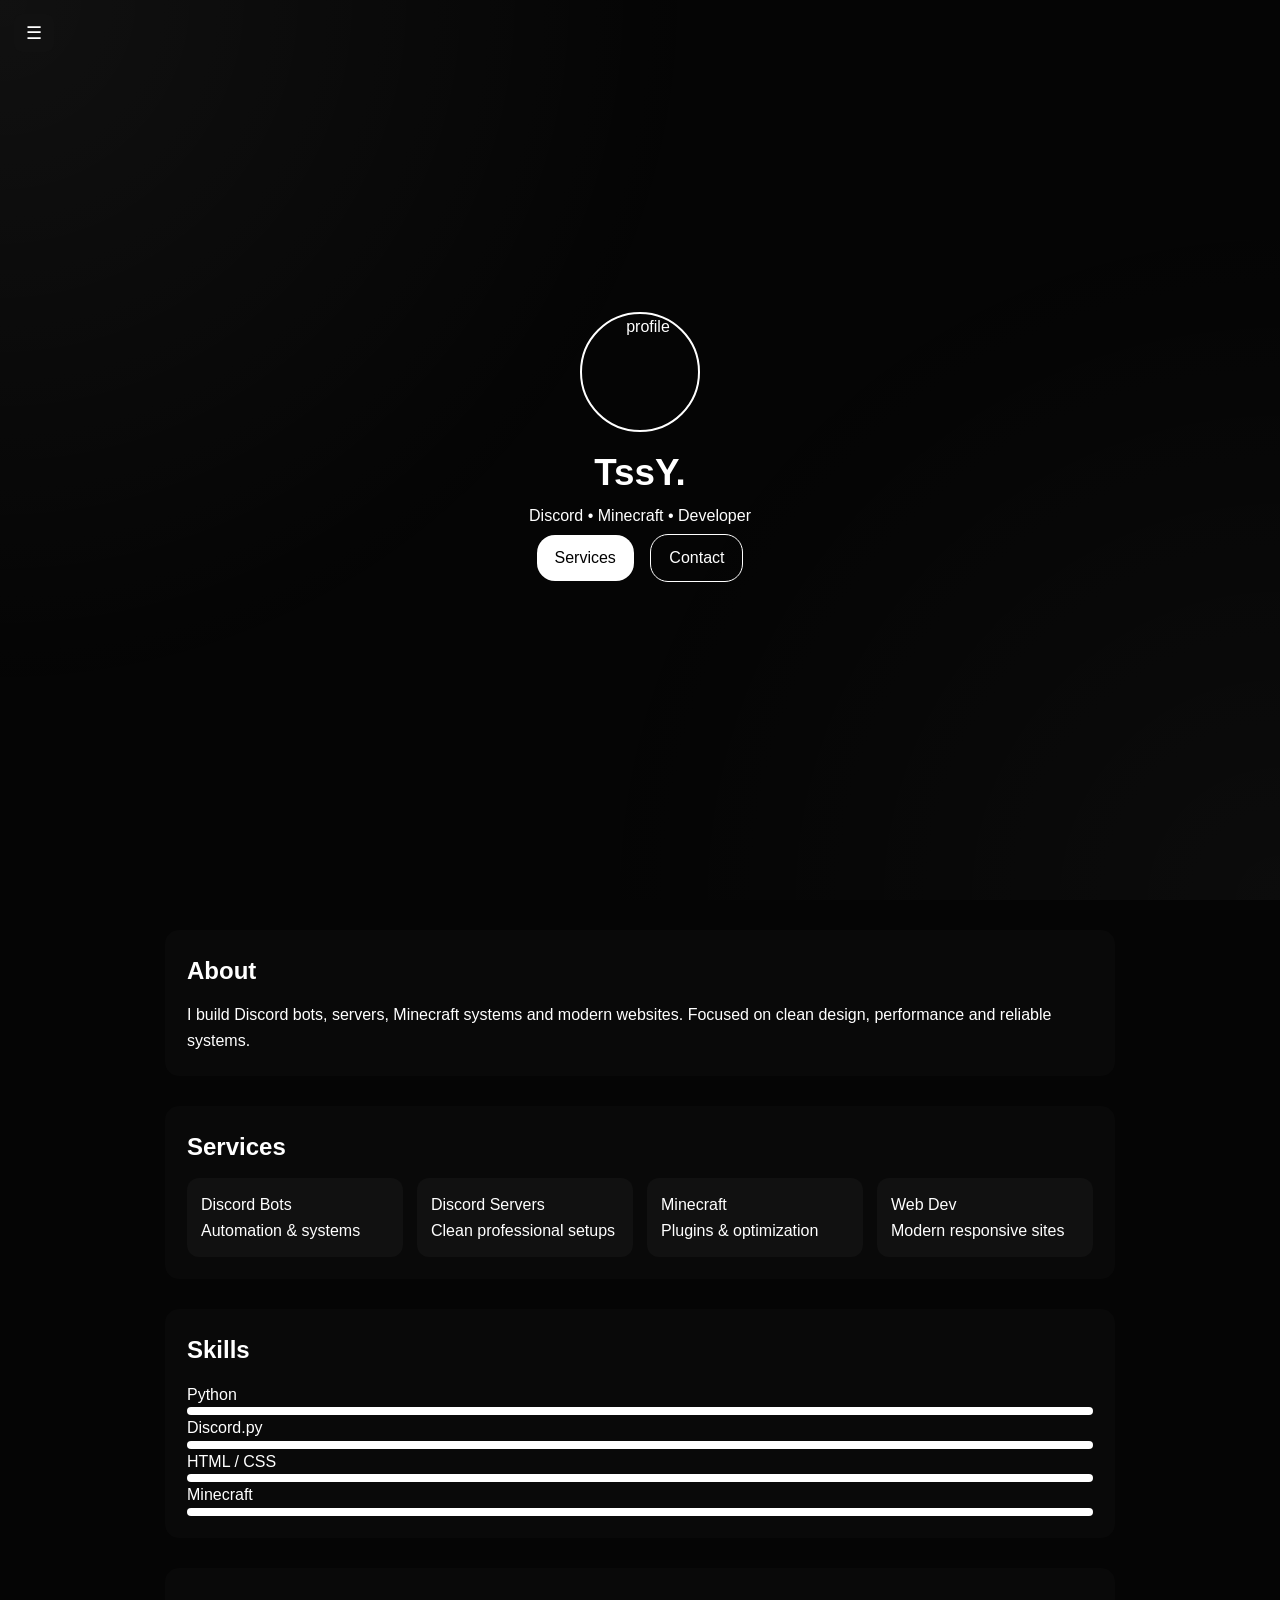
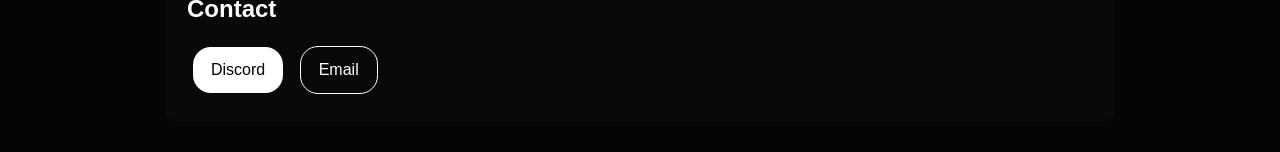
==== index.html @ f4c2ea2c "Update index.html" ====
<!DOCTYPE html>
<html lang="en">
<head>
  <meta charset="UTF-8">
  <meta name="viewport" content="width=device-width, initial-scale=1">

  <title>Portfolio | TssY</title>

  <link rel="stylesheet" href="style.css">
</head>

<body>

<!-- BACKGROUND -->
<div class="bg"></div>
<div class="mist m1"></div>
<div class="mist m2"></div>

<!-- SIDEBAR BUTTON -->
<button id="openSidebar" class="menu-btn">☰</button>

<!-- SIDEBAR -->
<div id="sidebar" class="sidebar">
  <button id="closeSidebar" class="close-btn">×</button>

  <a href="#home">Home</a>
  <a href="#about">About</a>
  <a href="#services">Services</a>
  <a href="#skills">Skills</a>
  <a href="#contact">Contact</a>
</div>

<!-- HERO -->
<section id="home" class="hero fade">
  <img src="images/profile.png" class="pfp" alt="profile">

  <h1>TssY.</h1>
  <p class="sub">Discord • Minecraft • Developer</p>

  <div class="buttons">
    <a href="#services" class="btn primary">Services</a>
    <a href="#contact" class="btn outline">Contact</a>
  </div>
</section>

<!-- ABOUT -->
<section id="about" class="section fade">
  <h2>About</h2>
  <p>
    I build Discord bots, servers, Minecraft systems and modern websites.
    Focused on clean design, performance and reliable systems.
  </p>
</section>

<!-- SERVICES -->
<section id="services" class="section fade">
  <h2>Services</h2>

  <div class="grid">
    <div class="card">Discord Bots<br><span>Automation & systems</span></div>
    <div class="card">Discord Servers<br><span>Clean professional setups</span></div>
    <div class="card">Minecraft<br><span>Plugins & optimization</span></div>
    <div class="card">Web Dev<br><span>Modern responsive sites</span></div>
  </div>
</section>

<!-- SKILLS (BALKEN TERUG) -->
<section id="skills" class="section fade">
  <h2>Skills</h2>

  <div class="skill">
    <span>Python</span>
    <div class="bar"><div class="fill" data-width="95"></div></div>
  </div>

  <div class="skill">
    <span>Discord.py</span>
    <div class="bar"><div class="fill" data-width="93"></div></div>
  </div>

  <div class="skill">
    <span>HTML / CSS</span>
    <div class="bar"><div class="fill" data-width="88"></div></div>
  </div>

  <div class="skill">
    <span>Minecraft</span>
    <div class="bar"><div class="fill" data-width="90"></div></div>
  </div>
</section>

<!-- CONTACT -->
<section id="contact" class="section fade">
  <h2>Contact</h2>

  <a class="btn primary" href="#">Discord</a>
  <a class="btn outline" href="#">Email</a>
</section>

<script src="script.js"></script>
</body>
</html>
---- style.css ----
* {
  margin: 0;
  padding: 0;
  box-sizing: border-box;
}

body {
  font-family: Arial, sans-serif;
  background: #050505;
  color: white;
  line-height: 1.6;
  overflow-x: hidden;
}

/* BACKGROUND */
.bg {
  position: fixed;
  inset: 0;
  background:
    radial-gradient(circle at top left, rgba(255,255,255,0.05), transparent 45%),
    radial-gradient(circle at bottom right, rgba(255,255,255,0.03), transparent 45%);
  z-index: -3;
}

.brush {
  position: fixed;
  width: 600px;
  height: 140px;
  background: linear-gradient(90deg, transparent, rgba(255,255,255,0.05), transparent);
  filter: blur(12px);
  z-index: -2;
}

.b1 { top: 120px; left: -250px; transform: rotate(-10deg); }
.b2 { top: 350px; right: -250px; transform: rotate(10deg); }

/* SIDEBAR */
.sidebar {
  position: fixed;
  top: 0;
  left: -260px;
  width: 240px;
  height: 100%;
  background: #0b0b0b;
  padding: 20px;
  transition: 0.3s ease;
  z-index: 9999;
}

.sidebar.active {
  left: 0;
}

.sidebar a {
  display: block;
  color: white;
  text-decoration: none;
  margin: 14px 0;
}

/* CLOSE */
.close-btn {
  background: none;
  border: none;
  color: white;
  font-size: 24px;
  margin-bottom: 20px;
  cursor: pointer;
}

/* MENU BUTTON */
.menu-btn {
  position: fixed;
  top: 14px;
  left: 14px;
  z-index: 10000;
  background: #111;
  color: white;
  border: none;
  padding: 8px 12px;
  border-radius: 8px;
  cursor: pointer;
  font-size: 18px;
}

/* HERO */
.hero {
  min-height: 100vh;
  display: flex;
  flex-direction: column;
  justify-content: center;
  align-items: center;
  text-align: center;
  padding: 20px;
}

.pfp {
  width: 120px;
  height: 120px;
  border-radius: 50%;
  object-fit: cover;
  border: 2px solid white;
  margin-bottom: 12px;
}

h1 {
  font-size: 2.3rem;
}

h2 {
  font-size: 1.5rem;
  margin-bottom: 12px;
}

/* SECTIONS */
.section {
  max-width: 950px;
  margin: 30px auto;
  padding: 22px;
  background: rgba(255,255,255,0.02);
  border-radius: 14px;
}

/* GRID */
.grid {
  display: grid;
  grid-template-columns: repeat(auto-fit, minmax(200px, 1fr));
  gap: 14px;
}

.card {
  background: rgba(255,255,255,0.03);
  padding: 14px;
  border-radius: 12px;
}

/* SKILLS TABLE */
.skill-table {
  width: 100%;
  border-collapse: collapse;
}

.skill-table td {
  padding: 10px 6px;
  font-size: 0.95rem;
}

.bar {
  width: 100%;
  height: 8px;
  background: #111;
  border-radius: 20px;
  overflow: hidden;
}

.fill {
  height: 100%;
  background: white;
}

/* BUTTONS */
.btn {
  display: inline-block;
  padding: 10px 18px;
  border-radius: 18px;
  text-decoration: none;
  margin: 6px;
}

.primary {
  background: white;
  color: black;
}

.outline {
  border: 1px solid white;
  color: white;
}
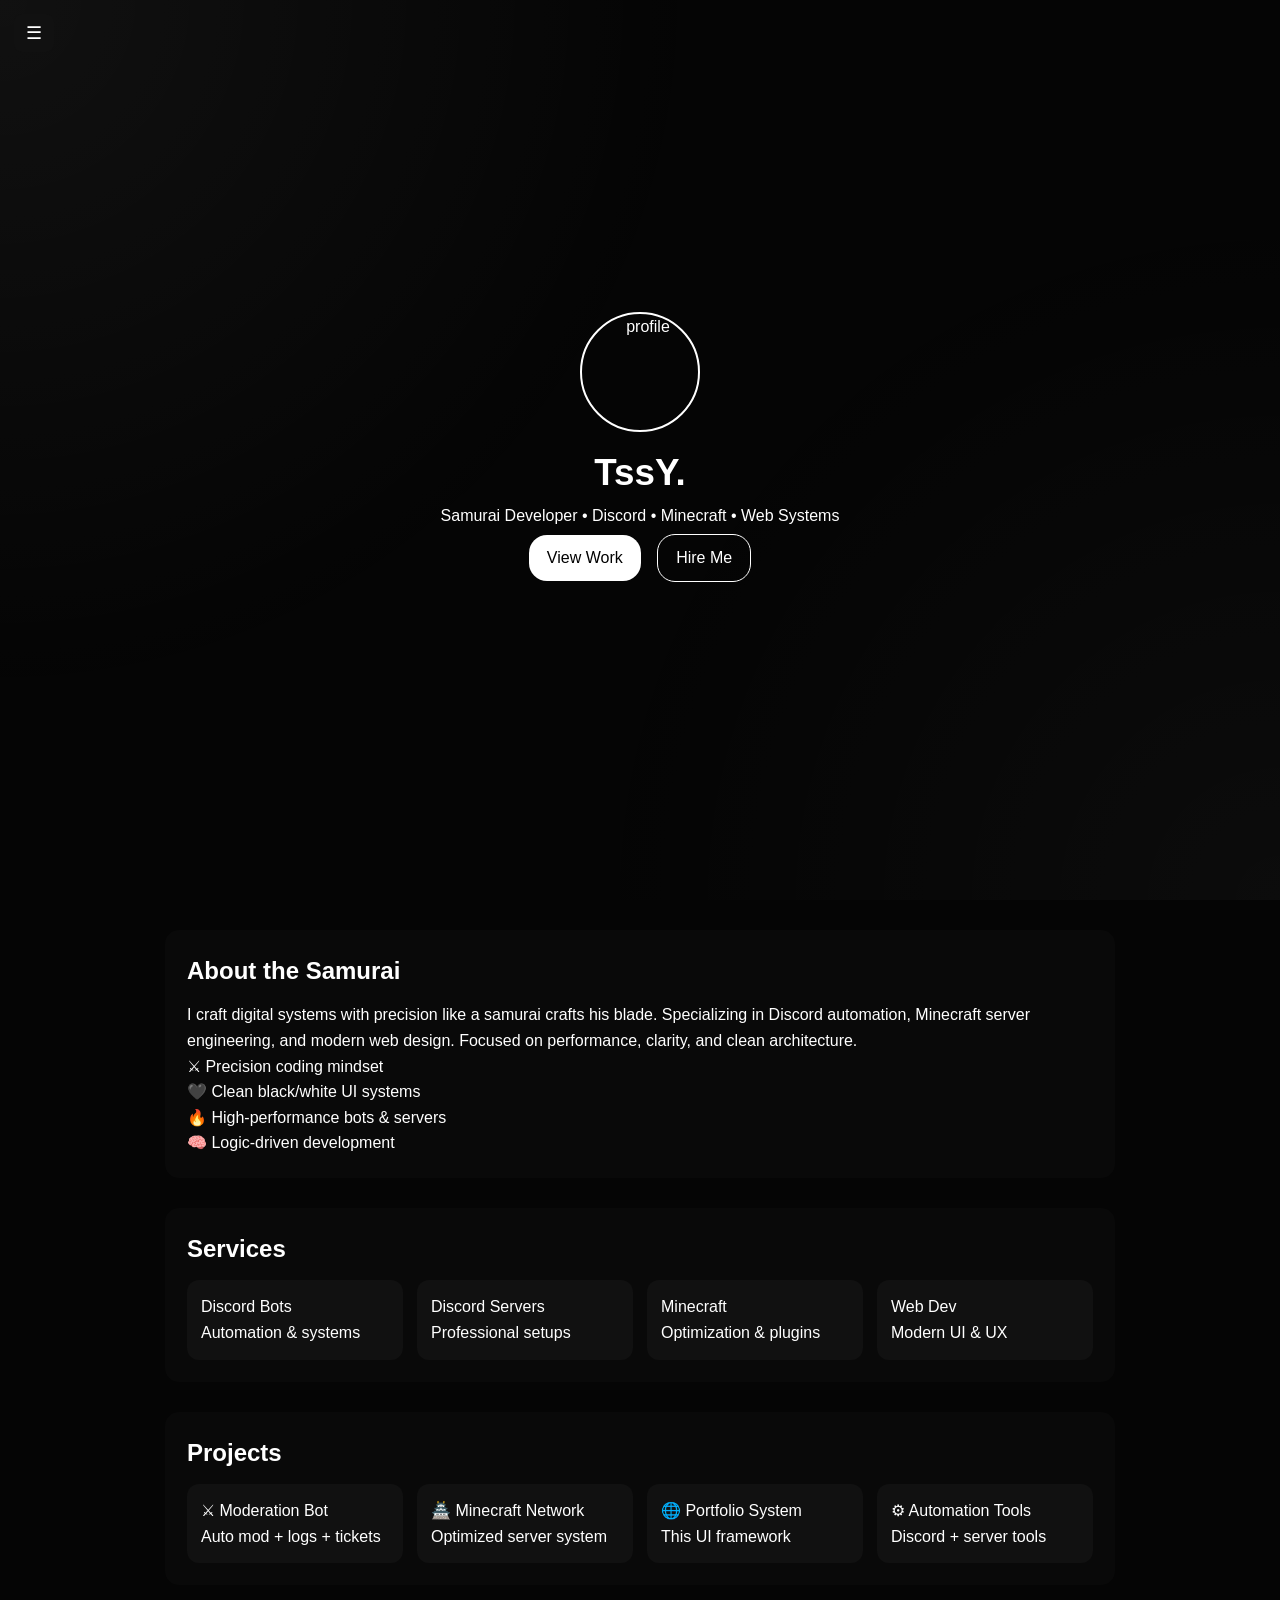
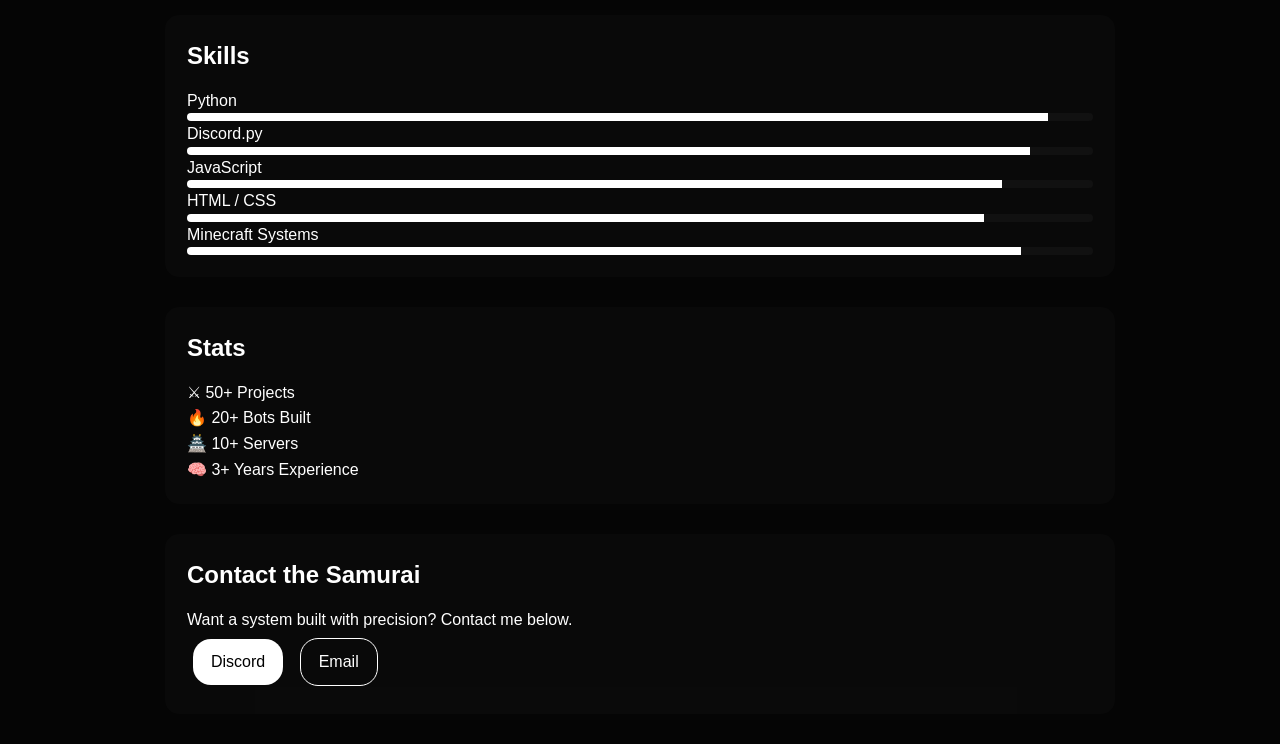
==== commit a8156649: "Update index.html" ====
--- a/index.html
+++ b/index.html
@@ -4,7 +4,7 @@
   <meta charset="UTF-8">
   <meta name="viewport" content="width=device-width, initial-scale=1">
 
-  <title>Portfolio | TssY</title>
+  <title>TssY | Samurai Portfolio</title>
 
   <link rel="stylesheet" href="style.css">
 </head>
@@ -13,8 +13,8 @@
 
 <!-- BACKGROUND -->
 <div class="bg"></div>
-<div class="mist m1"></div>
-<div class="mist m2"></div>
+<div class="ink i1"></div>
+<div class="ink i2"></div>
 
 <!-- SIDEBAR BUTTON -->
 <button id="openSidebar" class="menu-btn">☰</button>
@@ -26,30 +26,41 @@
   <a href="#home">Home</a>
   <a href="#about">About</a>
   <a href="#services">Services</a>
+  <a href="#projects">Projects</a>
   <a href="#skills">Skills</a>
+  <a href="#stats">Stats</a>
   <a href="#contact">Contact</a>
 </div>
 
 <!-- HERO -->
-<section id="home" class="hero fade">
+<header id="home" class="hero fade">
   <img src="images/profile.png" class="pfp" alt="profile">
 
   <h1>TssY.</h1>
-  <p class="sub">Discord • Minecraft • Developer</p>
+  <p class="sub">Samurai Developer • Discord • Minecraft • Web Systems</p>
 
   <div class="buttons">
-    <a href="#services" class="btn primary">Services</a>
-    <a href="#contact" class="btn outline">Contact</a>
+    <a href="#projects" class="btn primary">View Work</a>
+    <a href="#contact" class="btn outline">Hire Me</a>
   </div>
-</section>
+</header>
 
 <!-- ABOUT -->
 <section id="about" class="section fade">
-  <h2>About</h2>
+  <h2>About the Samurai</h2>
+
   <p>
-    I build Discord bots, servers, Minecraft systems and modern websites.
-    Focused on clean design, performance and reliable systems.
+    I craft digital systems with precision like a samurai crafts his blade.
+    Specializing in Discord automation, Minecraft server engineering, and modern web design.
+    Focused on performance, clarity, and clean architecture.
   </p>
+
+  <div class="info-grid">
+    <div class="info">⚔ Precision coding mindset</div>
+    <div class="info">🖤 Clean black/white UI systems</div>
+    <div class="info">🔥 High-performance bots & servers</div>
+    <div class="info">🧠 Logic-driven development</div>
+  </div>
 </section>
 
 <!-- SERVICES -->
@@ -58,13 +69,25 @@
 
   <div class="grid">
     <div class="card">Discord Bots<br><span>Automation & systems</span></div>
-    <div class="card">Discord Servers<br><span>Clean professional setups</span></div>
-    <div class="card">Minecraft<br><span>Plugins & optimization</span></div>
-    <div class="card">Web Dev<br><span>Modern responsive sites</span></div>
+    <div class="card">Discord Servers<br><span>Professional setups</span></div>
+    <div class="card">Minecraft<br><span>Optimization & plugins</span></div>
+    <div class="card">Web Dev<br><span>Modern UI & UX</span></div>
   </div>
 </section>
 
-<!-- SKILLS (BALKEN TERUG) -->
+<!-- PROJECTS -->
+<section id="projects" class="section fade">
+  <h2>Projects</h2>
+
+  <div class="grid">
+    <div class="card">⚔ Moderation Bot<br><span>Auto mod + logs + tickets</span></div>
+    <div class="card">🏯 Minecraft Network<br><span>Optimized server system</span></div>
+    <div class="card">🌐 Portfolio System<br><span>This UI framework</span></div>
+    <div class="card">⚙ Automation Tools<br><span>Discord + server tools</span></div>
+  </div>
+</section>
+
+<!-- SKILLS -->
 <section id="skills" class="section fade">
   <h2>Skills</h2>
 
@@ -79,19 +102,38 @@
   </div>
 
   <div class="skill">
+    <span>JavaScript</span>
+    <div class="bar"><div class="fill" data-width="90"></div></div>
+  </div>
+
+  <div class="skill">
     <span>HTML / CSS</span>
     <div class="bar"><div class="fill" data-width="88"></div></div>
   </div>
 
   <div class="skill">
-    <span>Minecraft</span>
-    <div class="bar"><div class="fill" data-width="90"></div></div>
+    <span>Minecraft Systems</span>
+    <div class="bar"><div class="fill" data-width="92"></div></div>
+  </div>
+</section>
+
+<!-- STATS -->
+<section id="stats" class="section fade">
+  <h2>Stats</h2>
+
+  <div class="stats">
+    <div>⚔ 50+ Projects</div>
+    <div>🔥 20+ Bots Built</div>
+    <div>🏯 10+ Servers</div>
+    <div>🧠 3+ Years Experience</div>
   </div>
 </section>
 
 <!-- CONTACT -->
 <section id="contact" class="section fade">
-  <h2>Contact</h2>
+  <h2>Contact the Samurai</h2>
+
+  <p>Want a system built with precision? Contact me below.</p>
 
   <a class="btn primary" href="#">Discord</a>
   <a class="btn outline" href="#">Email</a>
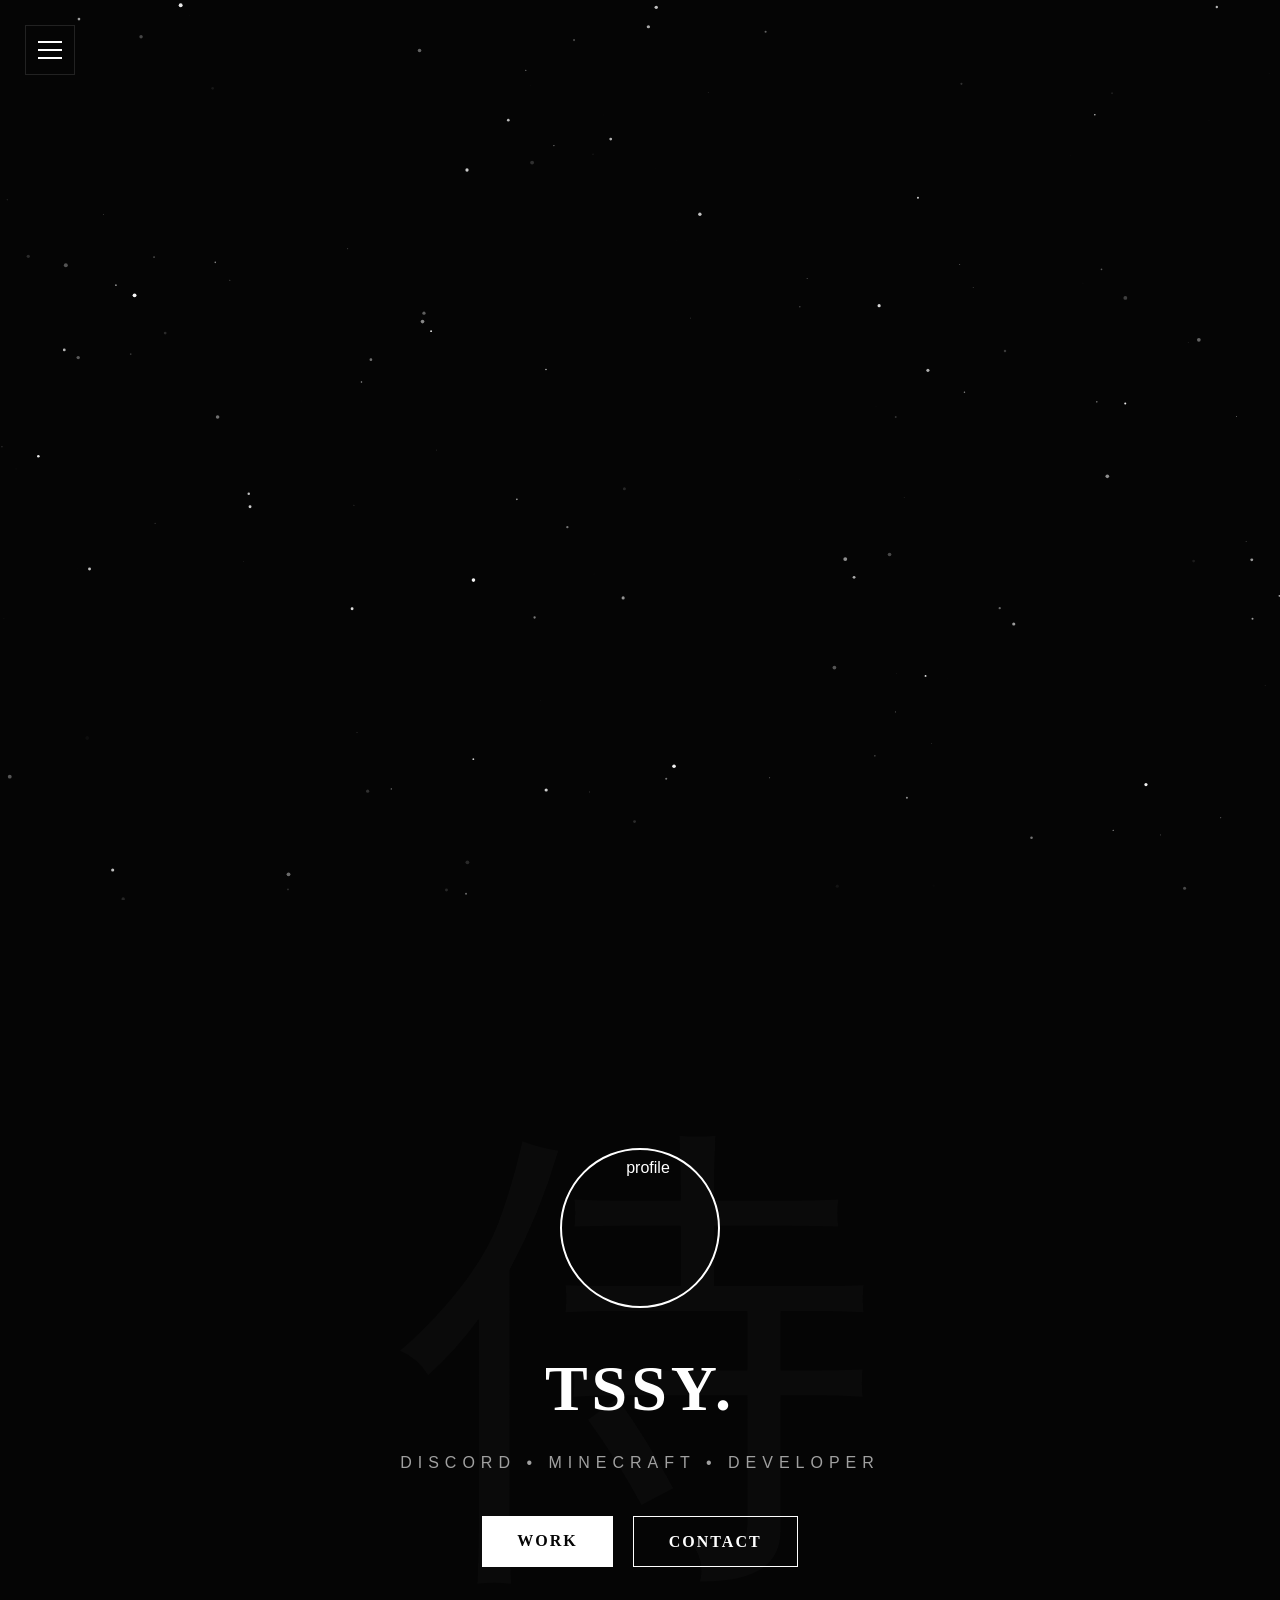
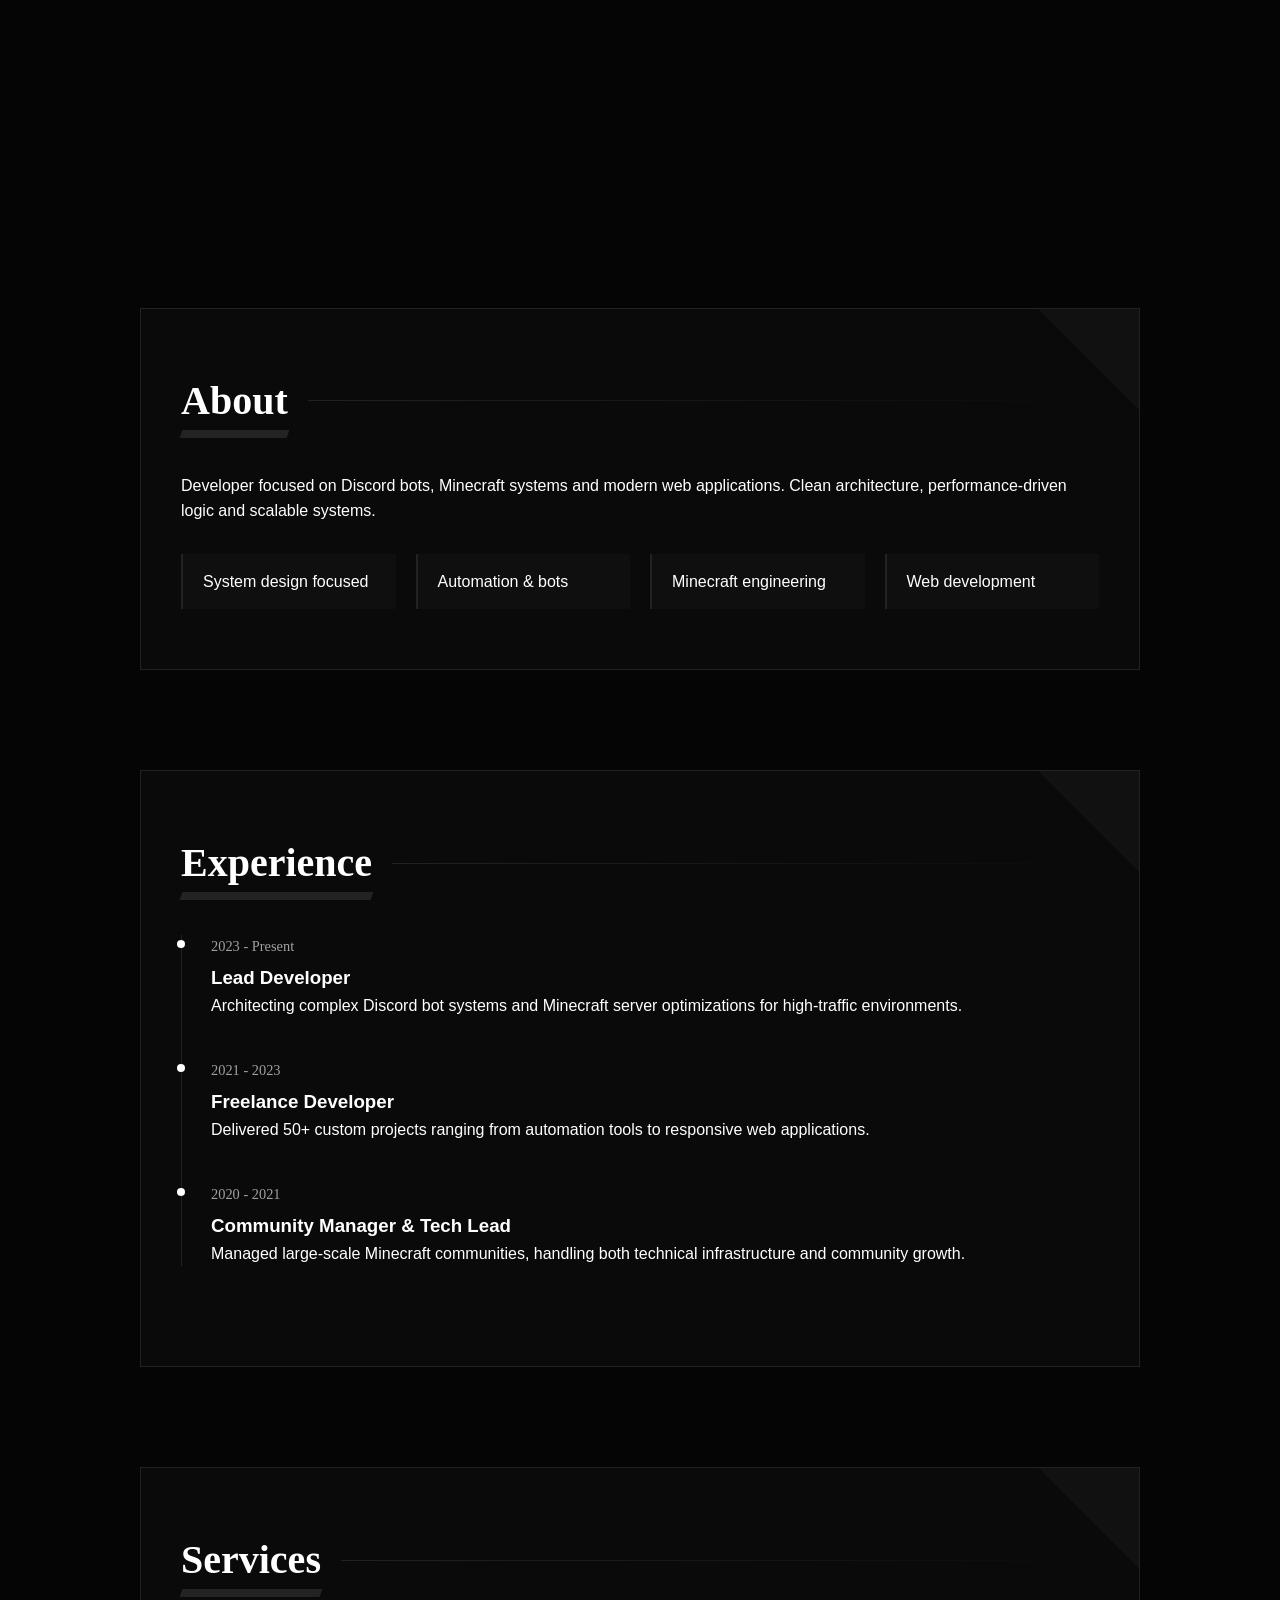
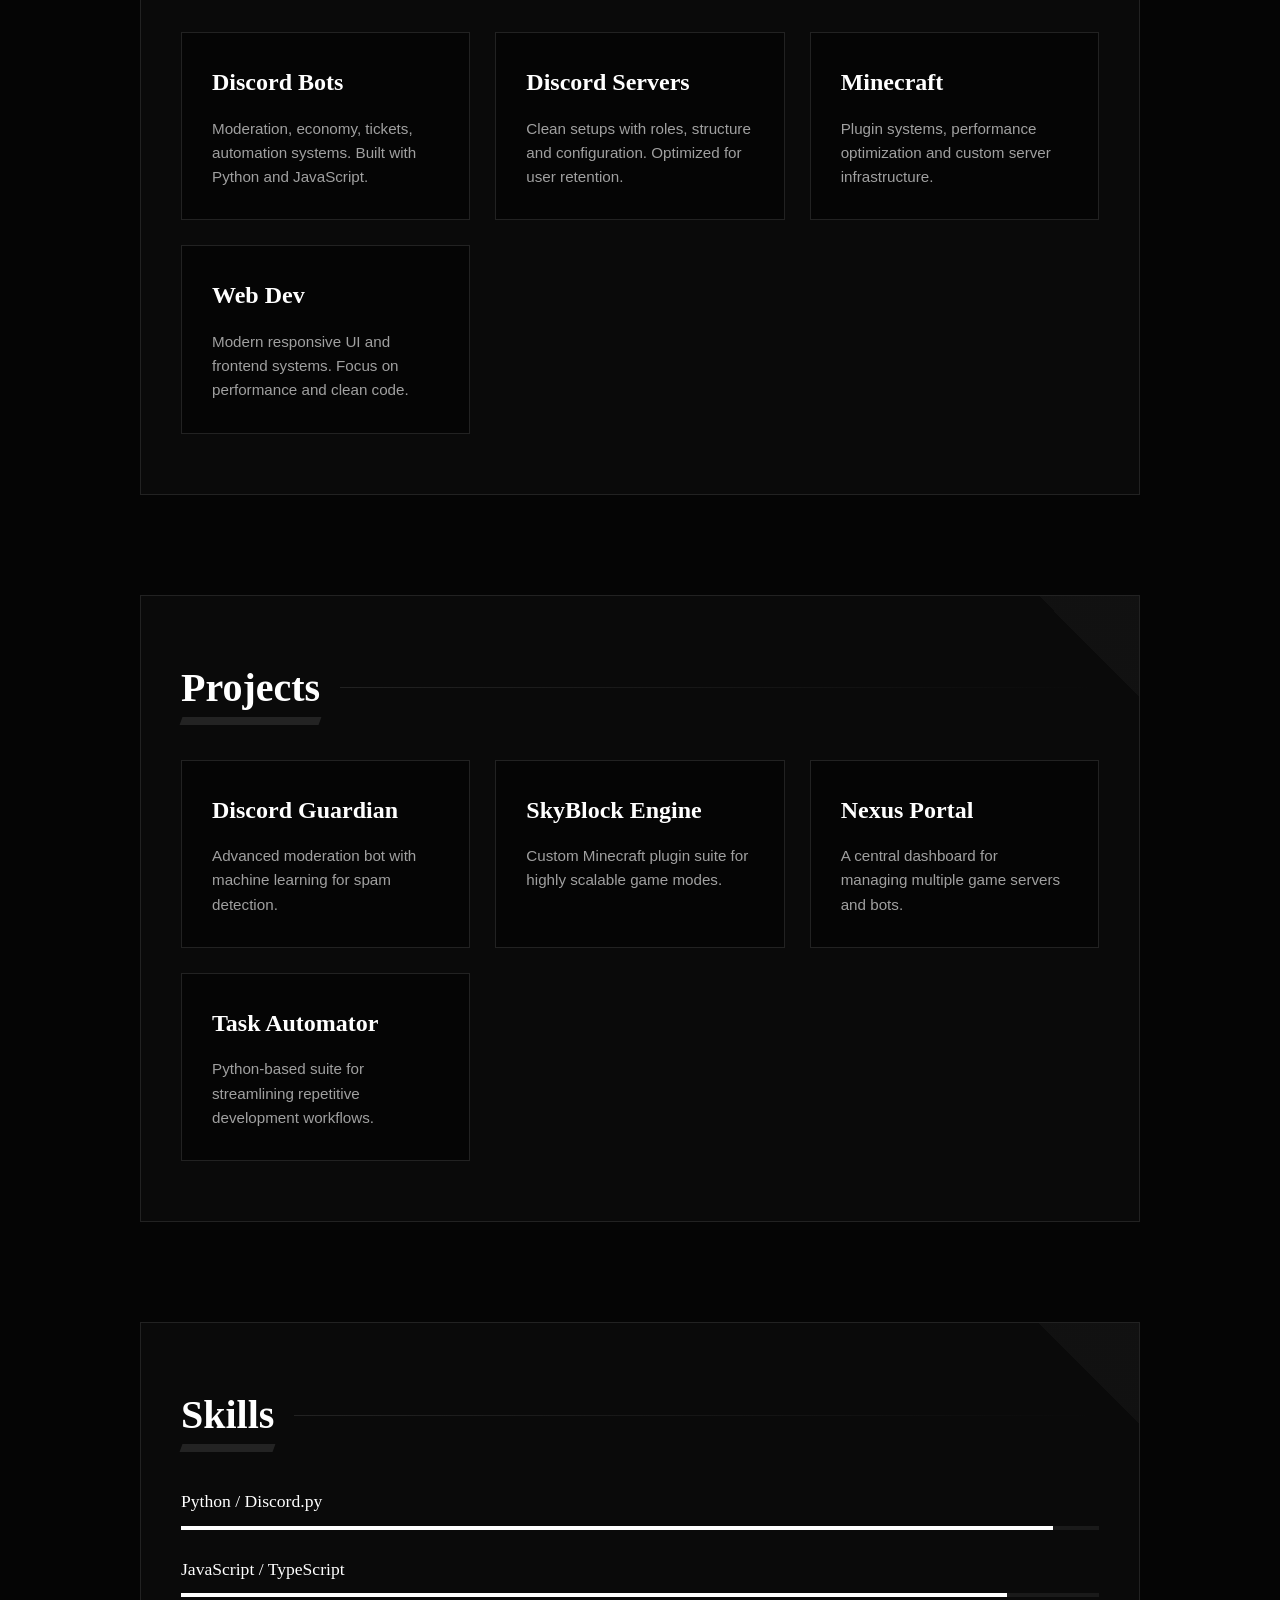
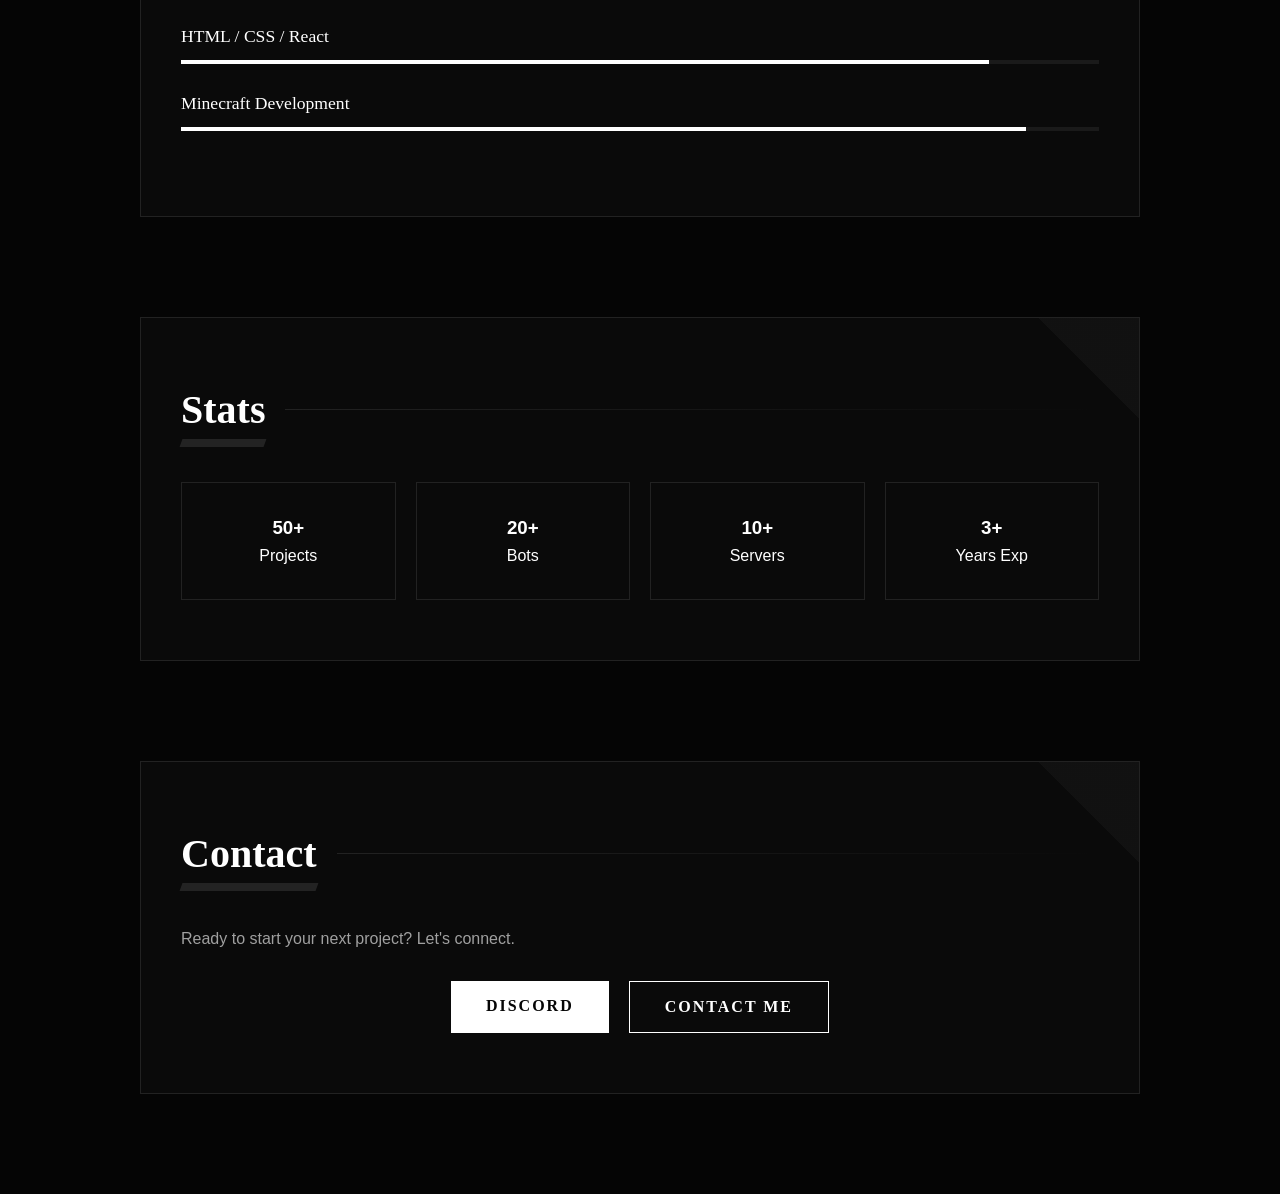
==== commit 4634c021: "Update index.html" ====
--- a/index.html
+++ b/index.html
@@ -4,27 +4,34 @@
   <meta charset="UTF-8">
   <meta name="viewport" content="width=device-width, initial-scale=1">
 
-  <title>TssY | Samurai Portfolio</title>
-
+  <title>Portfolio | TssY</title>
+  <link rel="preconnect" href="https://fonts.googleapis.com">
+  <link rel="preconnect" href="https://fonts.gstatic.com" crossorigin>
+  <link href="https://fonts.googleapis.com/css2?family=Dela+Gothic+One&family=Orbitron:wght@400;700;900&family=Space+Grotesk:wght@300;400;700&display=swap" rel="stylesheet">
   <link rel="stylesheet" href="style.css">
 </head>
 
 <body>
 
-<!-- BACKGROUND -->
-<div class="bg"></div>
-<div class="ink i1"></div>
-<div class="ink i2"></div>
-
-<!-- SIDEBAR BUTTON -->
-<button id="openSidebar" class="menu-btn">☰</button>
+<!-- BACKGROUND CANVAS -->
+<canvas id="bg-canvas"></canvas>
+
+<!-- MOON / SUN (DECORATIVE) -->
+<div class="background-moon"></div>
 
 <!-- SIDEBAR -->
+<button id="openSidebar" class="menu-btn">
+  <span></span>
+  <span></span>
+  <span></span>
+</button>
+
 <div id="sidebar" class="sidebar">
   <button id="closeSidebar" class="close-btn">×</button>
 
   <a href="#home">Home</a>
   <a href="#about">About</a>
+  <a href="#experience">Experience</a>
   <a href="#services">Services</a>
   <a href="#projects">Projects</a>
   <a href="#skills">Skills</a>
@@ -33,112 +40,168 @@
 </div>
 
 <!-- HERO -->
-<header id="home" class="hero fade">
+<header id="home" class="hero reveal">
   <img src="images/profile.png" class="pfp" alt="profile">
 
   <h1>TssY.</h1>
-  <p class="sub">Samurai Developer • Discord • Minecraft • Web Systems</p>
+  <p class="sub">Discord • Minecraft • Developer</p>
 
   <div class="buttons">
-    <a href="#projects" class="btn primary">View Work</a>
-    <a href="#contact" class="btn outline">Hire Me</a>
+    <a href="#projects" class="btn primary">Work</a>
+    <a href="contact.html" class="btn outline">Contact</a>
   </div>
 </header>
 
 <!-- ABOUT -->
-<section id="about" class="section fade">
-  <h2>About the Samurai</h2>
-
+<section id="about" class="section reveal" data-label="STORY">
+  <h2><span class="brush-accent">About</span></h2>
   <p>
-    I craft digital systems with precision like a samurai crafts his blade.
-    Specializing in Discord automation, Minecraft server engineering, and modern web design.
-    Focused on performance, clarity, and clean architecture.
+    Developer focused on Discord bots, Minecraft systems and modern web applications.
+    Clean architecture, performance-driven logic and scalable systems.
   </p>
 
   <div class="info-grid">
-    <div class="info">⚔ Precision coding mindset</div>
-    <div class="info">🖤 Clean black/white UI systems</div>
-    <div class="info">🔥 High-performance bots & servers</div>
-    <div class="info">🧠 Logic-driven development</div>
+    <div class="info">System design focused</div>
+    <div class="info">Automation & bots</div>
+    <div class="info">Minecraft engineering</div>
+    <div class="info">Web development</div>
+  </div>
+</section>
+
+<!-- EXPERIENCE -->
+<section id="experience" class="section reveal" data-label="TIMELINE">
+  <h2><span class="brush-accent">Experience</span></h2>
+  <div class="timeline">
+    <div class="timeline-item">
+      <div class="timeline-date">2023 - Present</div>
+      <h3>Lead Developer</h3>
+      <p>Architecting complex Discord bot systems and Minecraft server optimizations for high-traffic environments.</p>
+    </div>
+    <div class="timeline-item">
+      <div class="timeline-date">2021 - 2023</div>
+      <h3>Freelance Developer</h3>
+      <p>Delivered 50+ custom projects ranging from automation tools to responsive web applications.</p>
+    </div>
+    <div class="timeline-item">
+      <div class="timeline-date">2020 - 2021</div>
+      <h3>Community Manager & Tech Lead</h3>
+      <p>Managed large-scale Minecraft communities, handling both technical infrastructure and community growth.</p>
+    </div>
   </div>
 </section>
 
 <!-- SERVICES -->
-<section id="services" class="section fade">
-  <h2>Services</h2>
+<section id="services" class="section reveal" data-label="OFFERING">
+  <h2><span class="brush-accent">Services</span></h2>
 
   <div class="grid">
-    <div class="card">Discord Bots<br><span>Automation & systems</span></div>
-    <div class="card">Discord Servers<br><span>Professional setups</span></div>
-    <div class="card">Minecraft<br><span>Optimization & plugins</span></div>
-    <div class="card">Web Dev<br><span>Modern UI & UX</span></div>
+    <div class="card">
+      <h3>Discord Bots</h3>
+      <p>Moderation, economy, tickets, automation systems. Built with Python and JavaScript.</p>
+    </div>
+
+    <div class="card">
+      <h3>Discord Servers</h3>
+      <p>Clean setups with roles, structure and configuration. Optimized for user retention.</p>
+    </div>
+
+    <div class="card">
+      <h3>Minecraft</h3>
+      <p>Plugin systems, performance optimization and custom server infrastructure.</p>
+    </div>
+
+    <div class="card">
+      <h3>Web Dev</h3>
+      <p>Modern responsive UI and frontend systems. Focus on performance and clean code.</p>
+    </div>
   </div>
 </section>
 
 <!-- PROJECTS -->
-<section id="projects" class="section fade">
-  <h2>Projects</h2>
+<section id="projects" class="section reveal" data-label="WORKS">
+  <h2><span class="brush-accent">Projects</span></h2>
 
   <div class="grid">
-    <div class="card">⚔ Moderation Bot<br><span>Auto mod + logs + tickets</span></div>
-    <div class="card">🏯 Minecraft Network<br><span>Optimized server system</span></div>
-    <div class="card">🌐 Portfolio System<br><span>This UI framework</span></div>
-    <div class="card">⚙ Automation Tools<br><span>Discord + server tools</span></div>
+    <div class="card">
+      <h3>Discord Guardian</h3>
+      <p>Advanced moderation bot with machine learning for spam detection.</p>
+    </div>
+    <div class="card">
+      <h3>SkyBlock Engine</h3>
+      <p>Custom Minecraft plugin suite for highly scalable game modes.</p>
+    </div>
+    <div class="card">
+      <h3>Nexus Portal</h3>
+      <p>A central dashboard for managing multiple game servers and bots.</p>
+    </div>
+    <div class="card">
+      <h3>Task Automator</h3>
+      <p>Python-based suite for streamlining repetitive development workflows.</p>
+    </div>
   </div>
 </section>
 
 <!-- SKILLS -->
-<section id="skills" class="section fade">
-  <h2>Skills</h2>
-
-  <div class="skill">
-    <span>Python</span>
+<section id="skills" class="section reveal" data-label="ARSENAL">
+  <h2><span class="brush-accent">Skills</span></h2>
+
+  <div class="skill">
+    <span>Python / Discord.py</span>
     <div class="bar"><div class="fill" data-width="95"></div></div>
   </div>
 
   <div class="skill">
-    <span>Discord.py</span>
-    <div class="bar"><div class="fill" data-width="93"></div></div>
-  </div>
-
-  <div class="skill">
-    <span>JavaScript</span>
+    <span>JavaScript / TypeScript</span>
     <div class="bar"><div class="fill" data-width="90"></div></div>
   </div>
 
   <div class="skill">
-    <span>HTML / CSS</span>
+    <span>HTML / CSS / React</span>
     <div class="bar"><div class="fill" data-width="88"></div></div>
   </div>
 
   <div class="skill">
-    <span>Minecraft Systems</span>
+    <span>Minecraft Development</span>
     <div class="bar"><div class="fill" data-width="92"></div></div>
   </div>
 </section>
 
 <!-- STATS -->
-<section id="stats" class="section fade">
-  <h2>Stats</h2>
+<section id="stats" class="section reveal" data-label="RECORD">
+  <h2><span class="brush-accent">Stats</span></h2>
 
   <div class="stats">
-    <div>⚔ 50+ Projects</div>
-    <div>🔥 20+ Bots Built</div>
-    <div>🏯 10+ Servers</div>
-    <div>🧠 3+ Years Experience</div>
+    <div>
+      <h3>50+</h3>
+      <p>Projects</p>
+    </div>
+    <div>
+      <h3>20+</h3>
+      <p>Bots</p>
+    </div>
+    <div>
+      <h3>10+</h3>
+      <p>Servers</p>
+    </div>
+    <div>
+      <h3>3+</h3>
+      <p>Years Exp</p>
+    </div>
   </div>
 </section>
 
 <!-- CONTACT -->
-<section id="contact" class="section fade">
-  <h2>Contact the Samurai</h2>
-
-  <p>Want a system built with precision? Contact me below.</p>
-
-  <a class="btn primary" href="#">Discord</a>
-  <a class="btn outline" href="#">Email</a>
-</section>
-
-<script src="script.js"></script>
-</body>
-</html>
+<section id="contact" class="section reveal" data-label="CONNECT">
+  <h2><span class="brush-accent">Contact</span></h2>
+  <p style="margin-bottom: 30px; color: var(--text-secondary);">Ready to start your next project? Let's connect.</p>
+  <div class="buttons">
+    <a class="btn primary" href="discord.html">Discord</a>
+    <a class="btn outline" href="contact.html">Contact Me</a>
+  </div>
+</section>
+
+ <button id="backToTop" class="back-to-top">↑</button>
+
+ <script src="script.js"></script>
+ </body>
+ </html>
--- a/style.css
+++ b/style.css
@@ -1,86 +1,147 @@
+:root {
+  --bg-color: #050505;
+  --card-bg: #0a0a0a;
+  --accent-color: #ffffff;
+  --text-primary: #ffffff;
+  --text-secondary: #a0a0a0;
+  --border-color: #222222;
+  --font-serif: 'Sawarabi Mincho', 'Cormorant Garamond', serif;
+  --font-sans: 'Noto Sans JP', sans-serif;
+  --transition: all 0.4s cubic-bezier(0.165, 0.84, 0.44, 1);
+}
+
 * {
   margin: 0;
   padding: 0;
   box-sizing: border-box;
 }
 
+html {
+  scroll-behavior: smooth;
+}
+
 body {
-  font-family: Arial, sans-serif;
-  background: #050505;
-  color: white;
+  font-family: var(--font-sans);
+  background-color: var(--bg-color);
+  color: var(--text-primary);
+  overflow-x: hidden;
   line-height: 1.6;
-  overflow-x: hidden;
-}
-
-/* BACKGROUND */
+}
+
+/* BACKGROUND PATTERN */
 .bg {
   position: fixed;
   inset: 0;
-  background:
-    radial-gradient(circle at top left, rgba(255,255,255,0.05), transparent 45%),
-    radial-gradient(circle at bottom right, rgba(255,255,255,0.03), transparent 45%);
-  z-index: -3;
-}
-
-.brush {
-  position: fixed;
-  width: 600px;
-  height: 140px;
-  background: linear-gradient(90deg, transparent, rgba(255,255,255,0.05), transparent);
-  filter: blur(12px);
+  background-image: 
+    linear-gradient(rgba(5, 5, 5, 0.95), rgba(5, 5, 5, 0.95)),
+    url("data:image/svg+xml,%3Csvg width='60' height='60' viewBox='0 0 60 60' xmlns='http://www.w3.org/2000/svg'%3E%3Cpath d='M30 0c16.569 0 30 13.431 30 30s-13.431 30-30 30S0 46.569 0 30 13.431 0 30 0zm0 10C18.954 10 10 18.954 10 30s8.954 20 20 20 20-8.954 20-20S41.046 10 30 10z' fill='%23ffffff' fill-opacity='0.03' fill-rule='evenodd'/%3E%3C/svg%3E");
   z-index: -2;
 }
-
-.b1 { top: 120px; left: -250px; transform: rotate(-10deg); }
-.b2 { top: 350px; right: -250px; transform: rotate(10deg); }
 
 /* SIDEBAR */
 .sidebar {
   position: fixed;
   top: 0;
-  left: -260px;
-  width: 240px;
+  left: -280px;
+  width: 280px;
   height: 100%;
-  background: #0b0b0b;
-  padding: 20px;
-  transition: 0.3s ease;
-  z-index: 9999;
+  background: var(--bg-color);
+  border-right: 1px solid var(--border-color);
+  padding: 60px 40px;
+  transition: var(--transition);
+  z-index: 1000;
+  display: flex;
+  flex-direction: column;
 }
 
 .sidebar.active {
   left: 0;
+  box-shadow: 20px 0 50px rgba(0,0,0,0.5);
 }
 
 .sidebar a {
   display: block;
-  color: white;
+  color: var(--text-secondary);
   text-decoration: none;
-  margin: 14px 0;
-}
-
-/* CLOSE */
+  font-family: var(--font-serif);
+  font-size: 1.4rem;
+  margin: 15px 0;
+  transition: var(--transition);
+  position: relative;
+  width: fit-content;
+}
+
+.sidebar a::after {
+  content: '';
+  position: absolute;
+  bottom: -2px;
+  left: 0;
+  width: 0;
+  height: 1px;
+  background: var(--accent-color);
+  transition: var(--transition);
+}
+
+.sidebar a:hover {
+  color: var(--accent-color);
+  padding-left: 10px;
+}
+
+.sidebar a:hover::after {
+  width: 100%;
+}
+
 .close-btn {
+  position: absolute;
+  top: 20px;
+  right: 20px;
   background: none;
   border: none;
-  color: white;
-  font-size: 24px;
-  margin-bottom: 20px;
+  color: var(--text-primary);
+  font-size: 2rem;
   cursor: pointer;
+  transition: var(--transition);
+}
+
+.close-btn:hover {
+  transform: rotate(90deg);
 }
 
 /* MENU BUTTON */
 .menu-btn {
   position: fixed;
-  top: 14px;
-  left: 14px;
-  z-index: 10000;
-  background: #111;
-  color: white;
-  border: none;
-  padding: 8px 12px;
-  border-radius: 8px;
+  top: 25px;
+  left: 25px;
+  z-index: 900;
+  background: var(--bg-color);
+  border: 1px solid var(--border-color);
+  color: var(--text-primary);
+  width: 50px;
+  height: 50px;
+  display: flex;
+  flex-direction: column;
+  align-items: center;
+  justify-content: center;
+  gap: 6px;
   cursor: pointer;
-  font-size: 18px;
+  transition: var(--transition);
+}
+
+.menu-btn span {
+  width: 24px;
+  height: 2px;
+  background: var(--text-primary);
+  transition: var(--transition);
+}
+
+.menu-btn:hover {
+  border-color: var(--accent-color);
+  transform: scale(1.05);
+}
+
+.menu-btn:hover span {
+  background: var(--accent-color);
+  width: 30px;
 }
 
 /* HERO */
@@ -92,87 +153,333 @@
   align-items: center;
   text-align: center;
   padding: 20px;
+  position: relative;
+}
+
+.hero::before {
+  content: '侍';
+  position: absolute;
+  top: 50%;
+  left: 50%;
+  transform: translate(-50%, -50%);
+  font-size: 30rem;
+  font-family: var(--font-serif);
+  color: rgba(255, 255, 255, 0.02);
+  z-index: -1;
+  pointer-events: none;
 }
 
 .pfp {
-  width: 120px;
-  height: 120px;
+  width: 160px;
+  height: 160px;
   border-radius: 50%;
-  object-fit: cover;
-  border: 2px solid white;
-  margin-bottom: 12px;
+  border: 2px solid var(--accent-color);
+  margin-bottom: 30px;
+  padding: 5px;
+  filter: grayscale(100%) contrast(110%);
+  transition: var(--transition);
+}
+
+.pfp:hover {
+  filter: grayscale(0%);
+  transform: scale(1.05);
 }
 
 h1 {
-  font-size: 2.3rem;
-}
-
-h2 {
-  font-size: 1.5rem;
-  margin-bottom: 12px;
+  font-family: var(--font-serif);
+  font-size: 4rem;
+  letter-spacing: 4px;
+  margin-bottom: 10px;
+  text-transform: uppercase;
+}
+
+.sub {
+  font-family: var(--font-sans);
+  color: var(--text-secondary);
+  font-size: 1rem;
+  letter-spacing: 6px;
+  text-transform: uppercase;
+  margin-bottom: 40px;
 }
 
 /* SECTIONS */
 .section {
-  max-width: 950px;
-  margin: 30px auto;
-  padding: 22px;
-  background: rgba(255,255,255,0.02);
-  border-radius: 14px;
+  max-width: 1000px;
+  margin: 100px auto;
+  padding: 60px 40px;
+  background: var(--card-bg);
+  border: 1px solid var(--border-color);
+  position: relative;
+  overflow: hidden;
+}
+
+.section::after {
+  content: '';
+  position: absolute;
+  top: 0;
+  right: 0;
+  width: 100px;
+  height: 100px;
+  background: linear-gradient(45deg, transparent 50%, var(--border-color) 50%);
+  opacity: 0.3;
+}
+
+h2 {
+  font-family: var(--font-serif);
+  font-size: 2.5rem;
+  margin-bottom: 40px;
+  display: flex;
+  align-items: center;
+  gap: 20px;
+}
+
+h2::after {
+  content: '';
+  flex: 1;
+  height: 1px;
+  background: linear-gradient(to right, var(--border-color), transparent);
+}
+
+/* BRUSH ACCENT */
+.brush-accent {
+  position: relative;
+  display: inline-block;
+}
+
+.brush-accent::before {
+  content: '';
+  position: absolute;
+  bottom: -5px;
+  left: 0;
+  width: 100%;
+  height: 8px;
+  background: var(--accent-color);
+  opacity: 0.1;
+  transform: skewX(-20deg);
+  z-index: -1;
 }
 
 /* GRID */
 .grid {
   display: grid;
+  grid-template-columns: repeat(auto-fit, minmax(280px, 1fr));
+  gap: 25px;
+}
+
+.card {
+  background: var(--bg-color);
+  border: 1px solid var(--border-color);
+  padding: 30px;
+  transition: var(--transition);
+  position: relative;
+}
+
+.card:hover {
+  border-color: var(--accent-color);
+  transform: translateY(-5px);
+}
+
+.card h3 {
+  font-family: var(--font-serif);
+  margin-bottom: 15px;
+  font-size: 1.5rem;
+}
+
+.card p {
+  color: var(--text-secondary);
+  font-size: 0.95rem;
+}
+
+/* INFO GRID */
+.info-grid {
+  display: grid;
   grid-template-columns: repeat(auto-fit, minmax(200px, 1fr));
-  gap: 14px;
-}
-
-.card {
-  background: rgba(255,255,255,0.03);
-  padding: 14px;
-  border-radius: 12px;
-}
-
-/* SKILLS TABLE */
-.skill-table {
-  width: 100%;
-  border-collapse: collapse;
-}
-
-.skill-table td {
-  padding: 10px 6px;
-  font-size: 0.95rem;
+  gap: 20px;
+  margin-top: 30px;
+}
+
+.info {
+  border-left: 2px solid var(--border-color);
+  padding: 15px 20px;
+  background: rgba(255,255,255,0.02);
+  transition: var(--transition);
+}
+
+.info:hover {
+  border-left-color: var(--accent-color);
+  background: rgba(255,255,255,0.05);
+}
+
+/* SKILLS */
+.skill {
+  margin: 25px 0;
+}
+
+.skill span {
+  display: block;
+  margin-bottom: 10px;
+  font-family: var(--font-serif);
+  font-size: 1.1rem;
 }
 
 .bar {
-  width: 100%;
-  height: 8px;
-  background: #111;
-  border-radius: 20px;
+  height: 4px;
+  background: #1a1a1a;
   overflow: hidden;
 }
 
 .fill {
   height: 100%;
-  background: white;
+  width: 0;
+  background: var(--accent-color);
+  transition: width 2s cubic-bezier(0.645, 0.045, 0.355, 1);
+}
+
+/* STATS */
+.stats {
+  display: grid;
+  grid-template-columns: repeat(auto-fit, minmax(180px, 1fr));
+  gap: 20px;
+}
+
+.stats div {
+  padding: 30px;
+  border: 1px solid var(--border-color);
+  text-align: center;
+  transition: var(--transition);
+}
+
+.stats div:hover {
+  background: var(--accent-color);
+  color: var(--bg-color);
 }
 
 /* BUTTONS */
+.buttons {
+  display: flex;
+  gap: 20px;
+  justify-content: center;
+}
+
 .btn {
   display: inline-block;
-  padding: 10px 18px;
-  border-radius: 18px;
+  padding: 12px 35px;
   text-decoration: none;
-  margin: 6px;
+  font-family: var(--font-serif);
+  font-weight: bold;
+  letter-spacing: 2px;
+  text-transform: uppercase;
+  transition: var(--transition);
+  position: relative;
+  overflow: hidden;
 }
 
 .primary {
-  background: white;
-  color: black;
+  background: var(--accent-color);
+  color: var(--bg-color);
+}
+
+.primary:hover {
+  background: transparent;
+  color: var(--accent-color);
+  box-shadow: inset 0 0 0 1px var(--accent-color);
 }
 
 .outline {
-  border: 1px solid white;
-  color: white;
-}
+  border: 1px solid var(--accent-color);
+  color: var(--accent-color);
+}
+
+.outline:hover {
+  background: var(--accent-color);
+  color: var(--bg-color);
+}
+
+/* FADE IN ANIMATION */
+.reveal {
+  opacity: 0;
+  transform: translateY(30px);
+  transition: var(--transition);
+}
+
+.reveal.visible {
+  opacity: 1;
+  transform: translateY(0);
+}
+
+/* TIMELINE (NEW) */
+.timeline {
+  position: relative;
+  padding-left: 30px;
+}
+
+.timeline::before {
+  content: '';
+  position: absolute;
+  left: 0;
+  top: 0;
+  bottom: 0;
+  width: 1px;
+  background: var(--border-color);
+}
+
+.timeline-item {
+  position: relative;
+  margin-bottom: 40px;
+}
+
+.timeline-item::before {
+  content: '';
+  position: absolute;
+  left: -34px;
+  top: 5px;
+  width: 8px;
+  height: 8px;
+  background: var(--accent-color);
+  border-radius: 50%;
+}
+
+.timeline-date {
+  font-family: var(--font-serif);
+  color: var(--text-secondary);
+  font-size: 0.9rem;
+  margin-bottom: 5px;
+}
+
+/* RESPONSIVE */
+@media (max-width: 768px) {
+  h1 { font-size: 2.5rem; }
+  .section { margin: 50px 20px; padding: 40px 20px; }
+  .sidebar { width: 100%; left: -100%; }
+}
+
+/* BACK TO TOP */
+.back-to-top {
+  position: fixed;
+  bottom: 30px;
+  right: 30px;
+  width: 50px;
+  height: 50px;
+  background: var(--bg-color);
+  border: 1px solid var(--border-color);
+  color: var(--text-primary);
+  font-size: 1.5rem;
+  cursor: pointer;
+  z-index: 100;
+  opacity: 0;
+  visibility: hidden;
+  transition: var(--transition);
+  display: flex;
+  align-items: center;
+  justify-content: center;
+}
+
+.back-to-top.visible {
+  opacity: 1;
+  visibility: visible;
+}
+
+.back-to-top:hover {
+  border-color: var(--accent-color);
+  transform: translateY(-5px);
+}
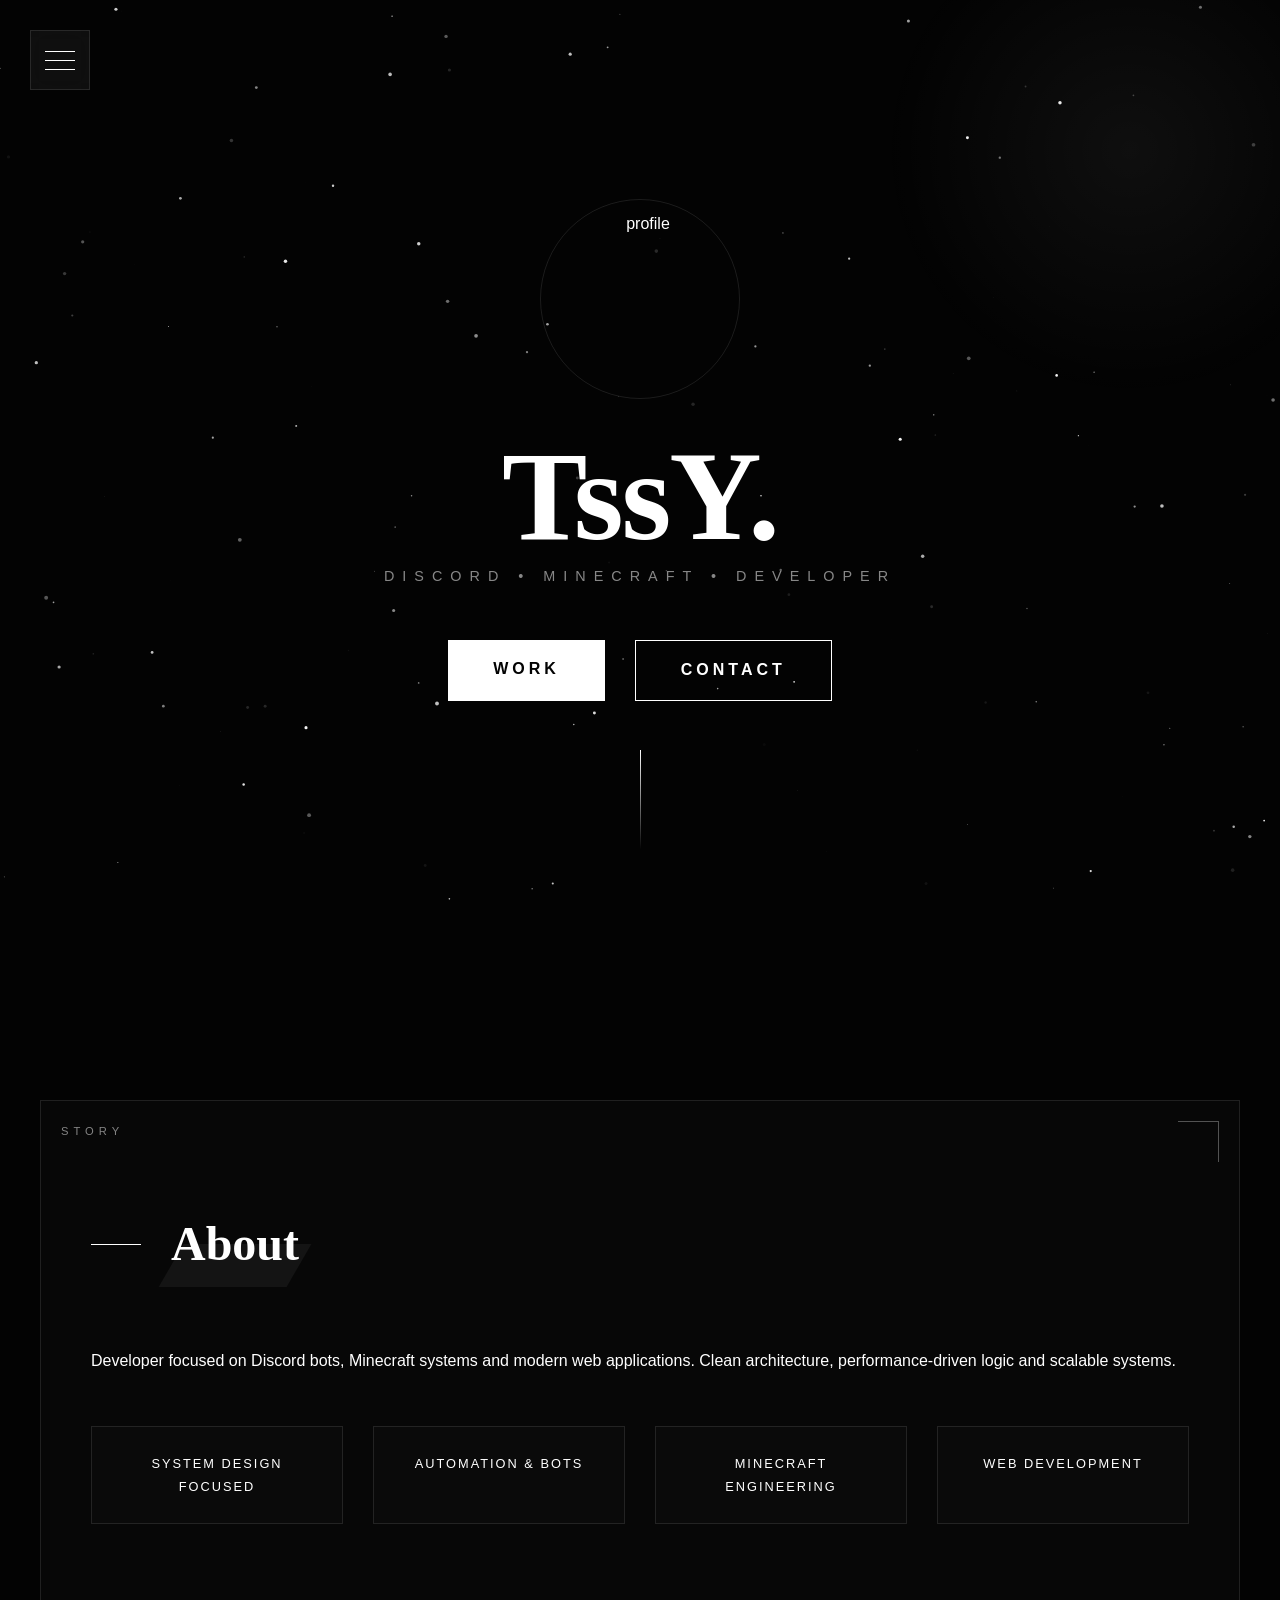
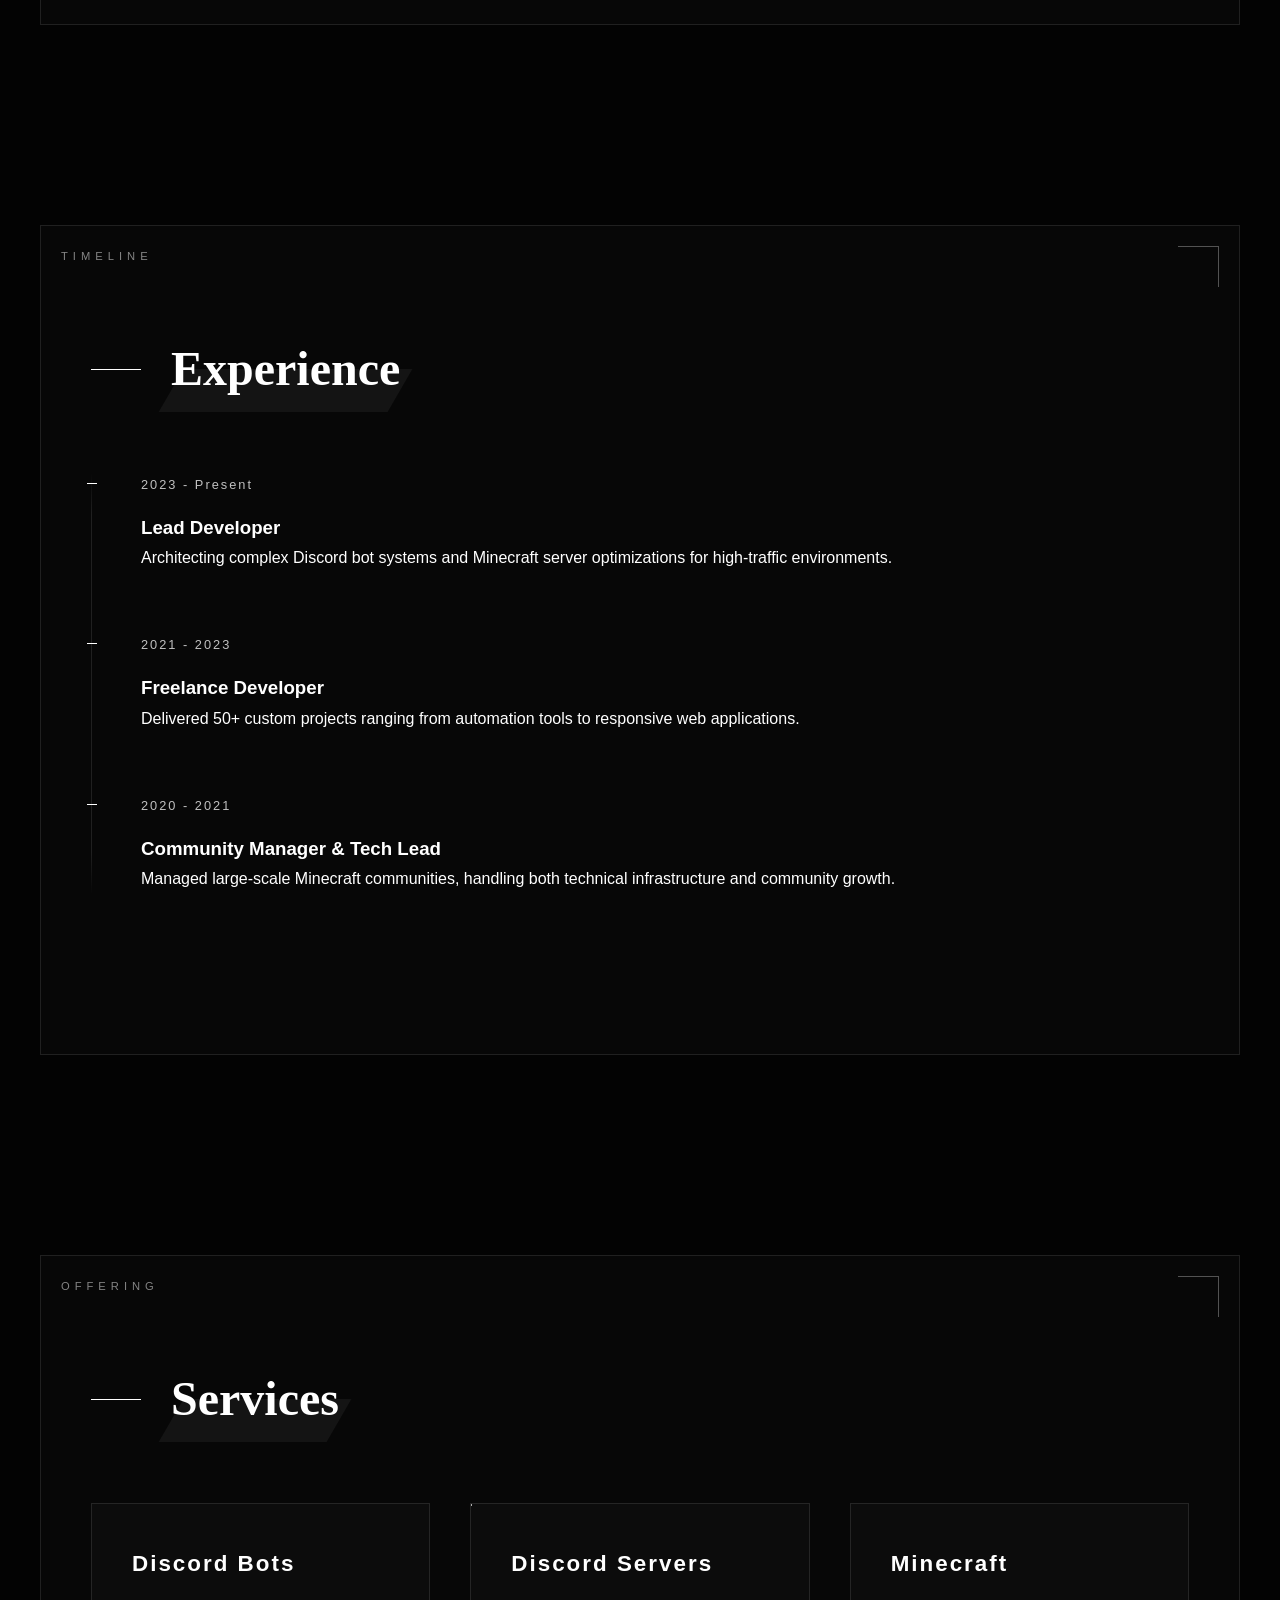
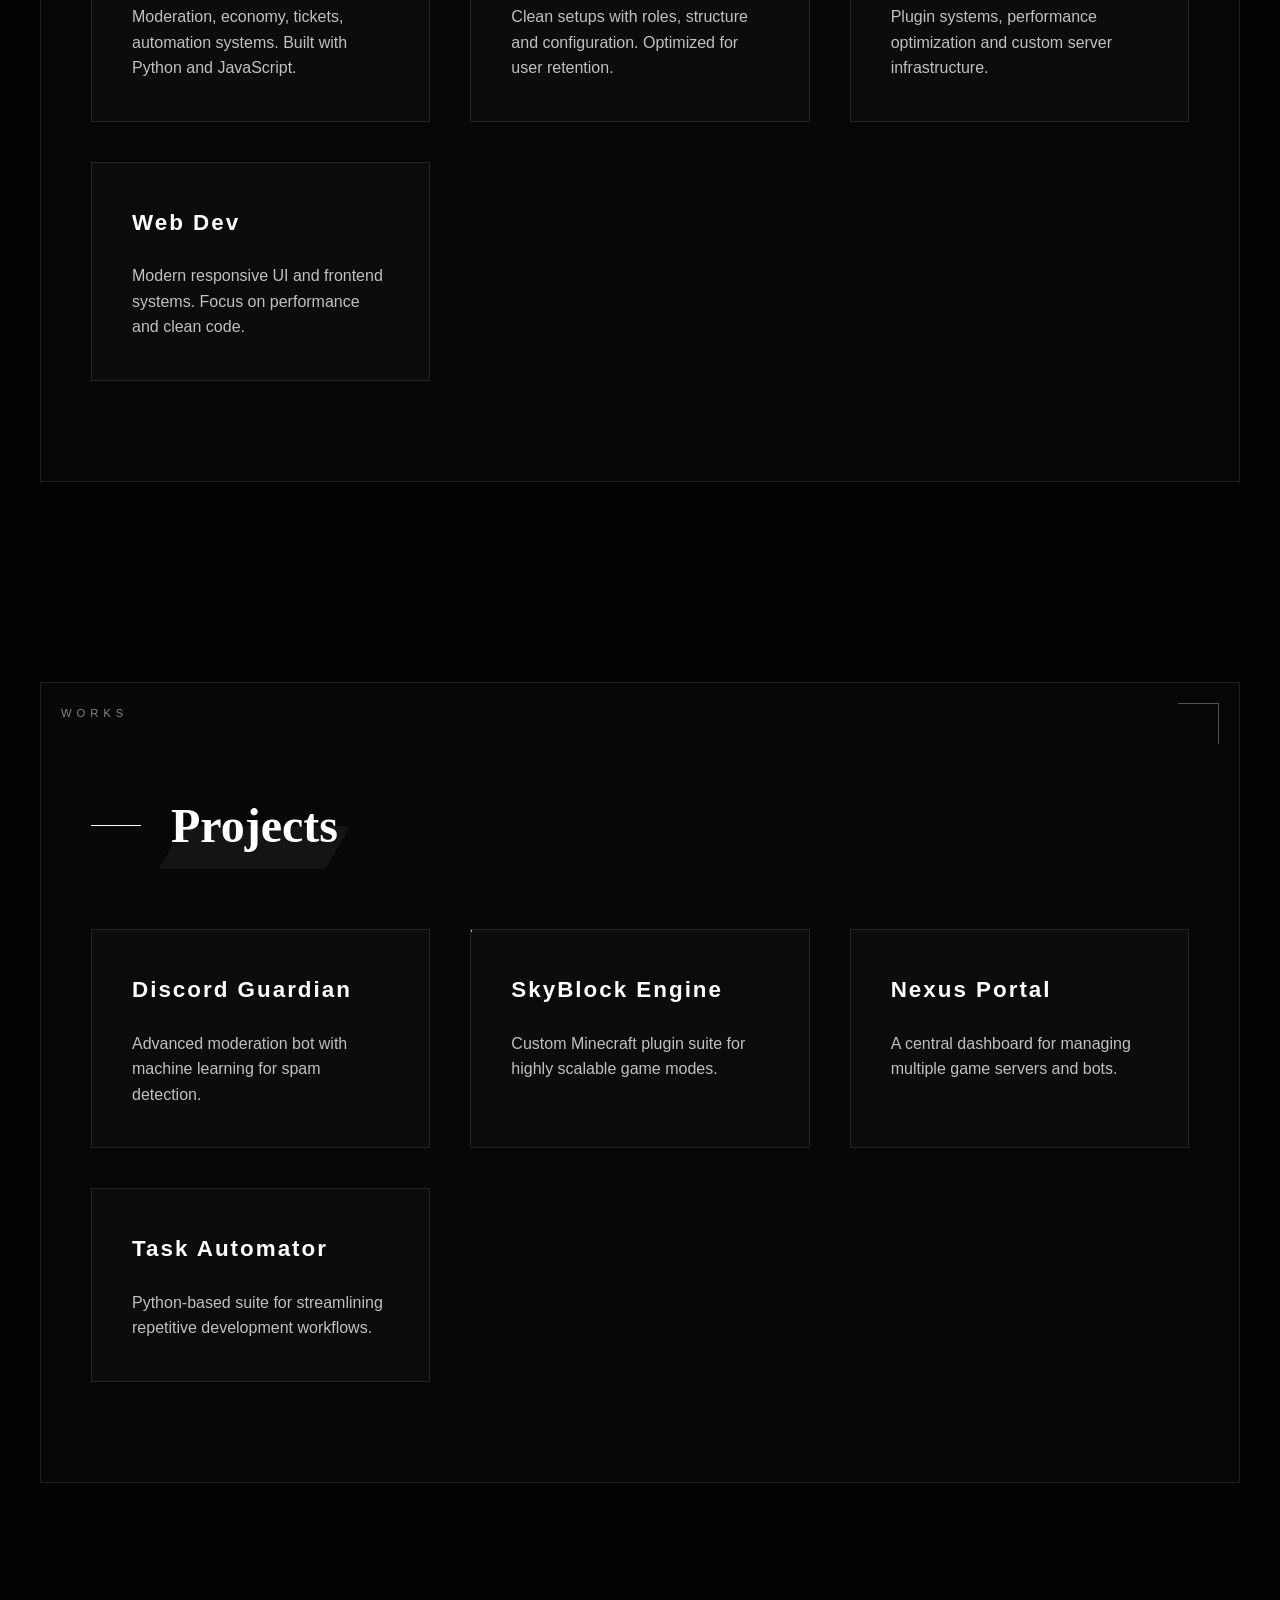
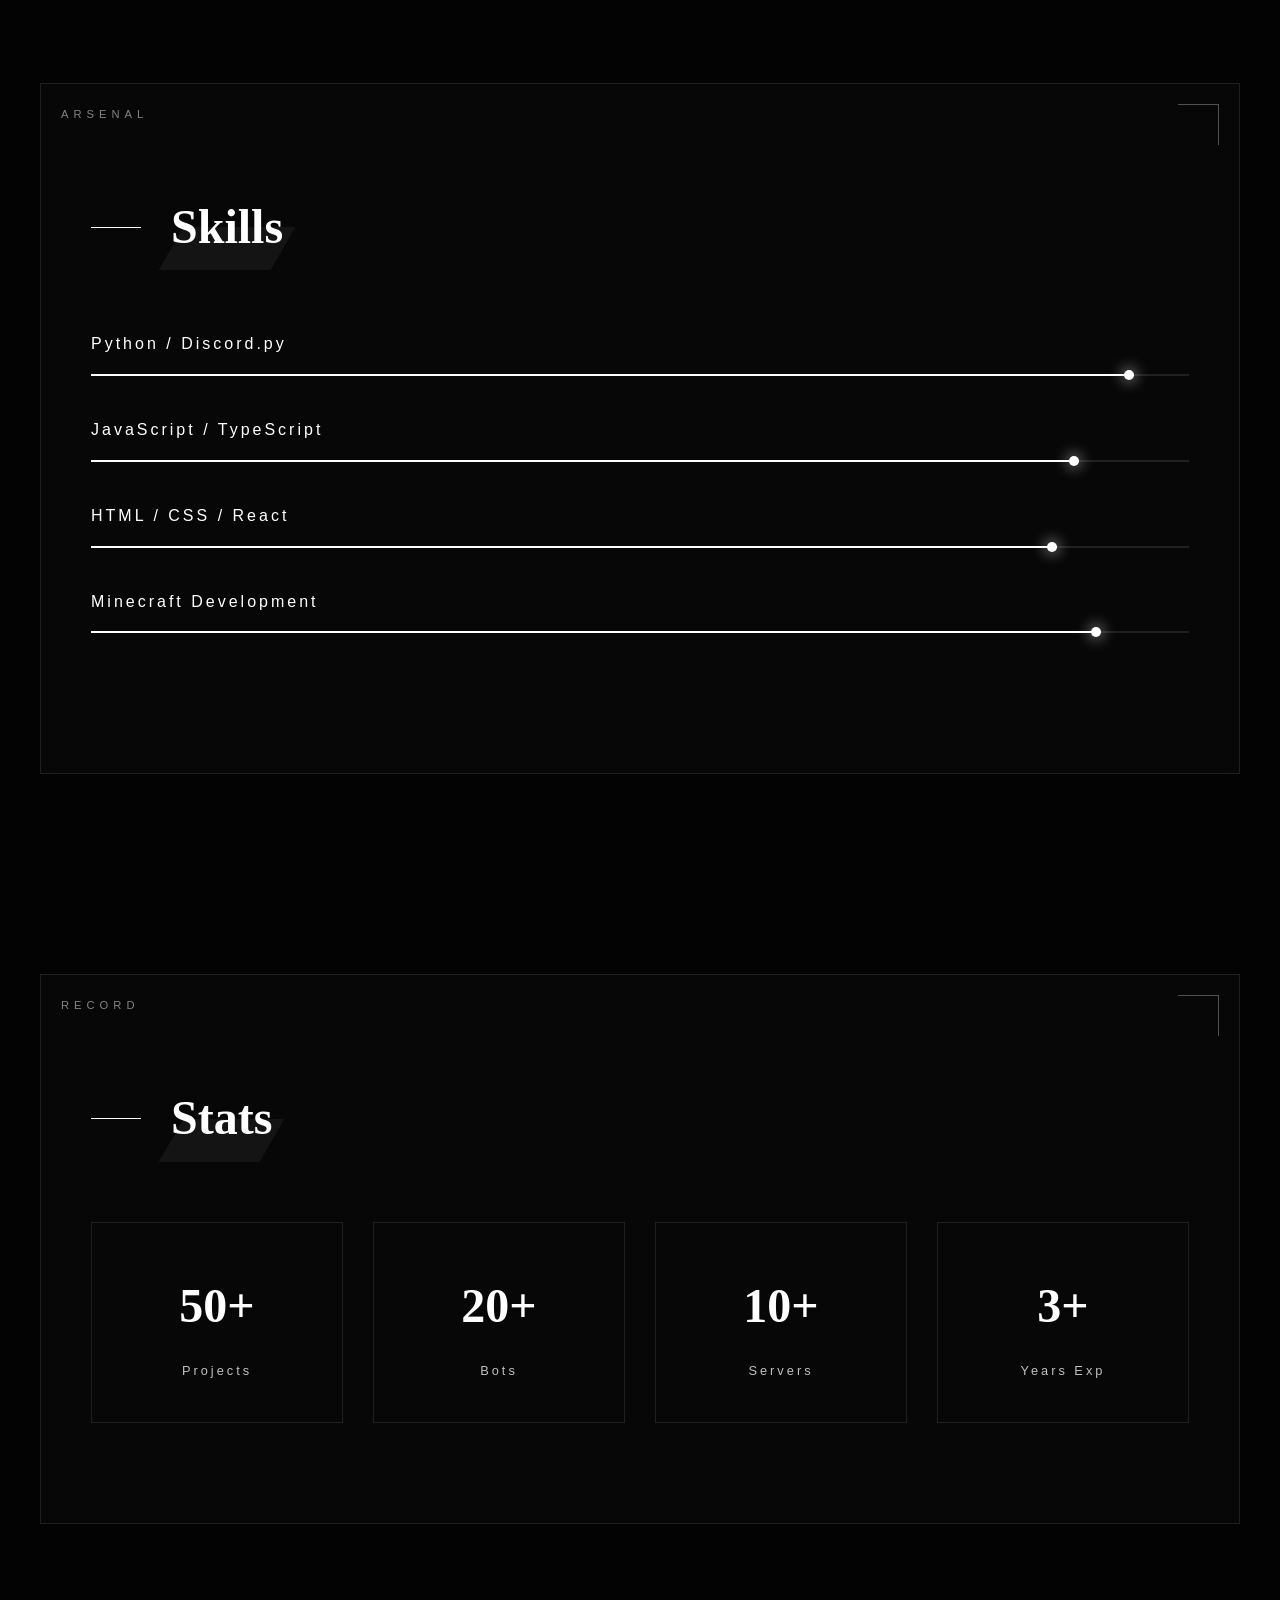
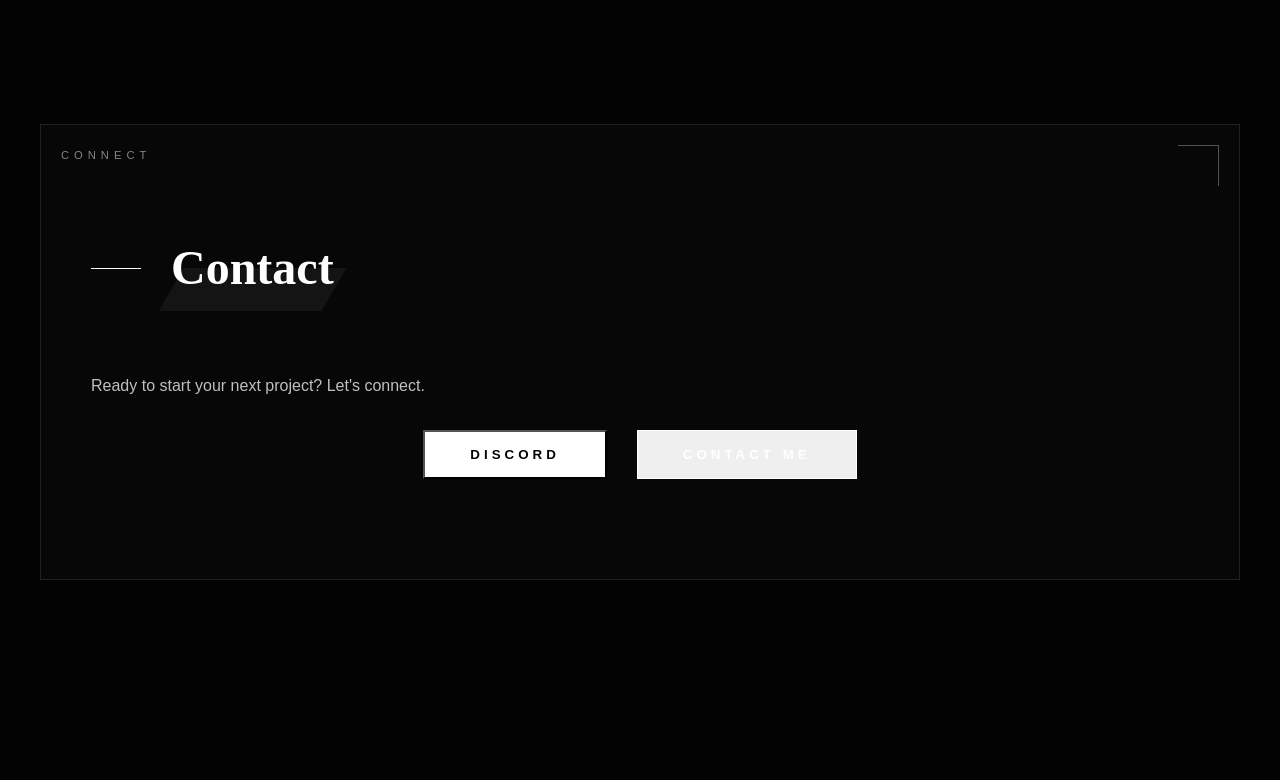
==== commit b3b8bd87: "Update index.html" ====
--- a/index.html
+++ b/index.html
@@ -48,7 +48,7 @@
 
   <div class="buttons">
     <a href="#projects" class="btn primary">Work</a>
-    <a href="contact.html" class="btn outline">Contact</a>
+    <a href="#contact" class="btn outline">Contact</a>
   </div>
 </header>
 
@@ -195,13 +195,73 @@
   <h2><span class="brush-accent">Contact</span></h2>
   <p style="margin-bottom: 30px; color: var(--text-secondary);">Ready to start your next project? Let's connect.</p>
   <div class="buttons">
-    <a class="btn primary" href="discord.html">Discord</a>
-    <a class="btn outline" href="contact.html">Contact Me</a>
-  </div>
-</section>
-
- <button id="backToTop" class="back-to-top">↑</button>
-
- <script src="script.js"></script>
+    <button class="btn primary" id="openDiscordOverlay">Discord</button>
+    <button class="btn outline" id="openContactOverlay">Contact Me</button>
+  </div>
+</section>
+
+<!-- OVERLAYS -->
+<div id="discordOverlay" class="overlay">
+  <div class="overlay-content discord-card">
+    <button class="close-overlay">×</button>
+    <h2><span class="brush-accent">Discord</span></h2>
+    <div class="discord-tag">Thijssssie_official</div>
+    <div class="extra-info">
+      <p><span class="status-dot"></span> Available for new projects and commissions.</p>
+      <p>Average response time: &lt; 2 hours</p>
+      <p>Specializing in Discord Bot architecture and Minecraft server systems.</p>
+    </div>
+    <div class="buttons">
+      <button class="btn primary" id="copyDiscordBtn">Copy Username</button>
+    </div>
+  </div>
+</div>
+
+<div id="contactOverlay" class="overlay">
+  <div class="overlay-content contact-form-container">
+    <button class="close-overlay">×</button>
+    <h2><span class="brush-accent">Contact</span></h2>
+    
+    <div data-fs-success style="display: none; color: #43b581; font-family: var(--font-display); text-align: center; margin-bottom: 20px; letter-spacing: 2px;">
+      MESSAGE SENT. HONOR TO YOU.
+    </div>
+    <div data-fs-error style="display: none; color: #ff4d4d; font-family: var(--font-display); text-align: center; margin-bottom: 20px; letter-spacing: 2px;">
+      ERROR IN TRANSMISSION.
+    </div>
+
+    <form id="contact-form">
+      <div class="form-group">
+        <label for="name">Name</label>
+        <input type="text" id="name" name="name" placeholder="YOUR NAME" data-fs-field required>
+        <span data-fs-error="name" style="color: #ff4d4d; font-size: 0.7rem;"></span>
+      </div>
+      <div class="form-group">
+        <label for="discord">Discord username</label>
+        <input type="text" id="discord" name="discord" placeholder="USER#0000" data-fs-field required>
+        <span data-fs-error="discord" style="color: #ff4d4d; font-size: 0.7rem;"></span>
+      </div>
+      <div class="form-group">
+        <label for="subject">Subject</label>
+        <input type="text" id="subject" name="subject" placeholder="PROJECT TYPE" data-fs-field required>
+        <span data-fs-error="subject" style="color: #ff4d4d; font-size: 0.7rem;"></span>
+      </div>
+      <div class="form-group">
+        <label for="message">Message</label>
+        <textarea id="message" name="message" placeholder="TELL ME ABOUT YOUR PROJECT" data-fs-field required></textarea>
+        <span data-fs-error="message" style="color: #ff4d4d; font-size: 0.7rem;"></span>
+      </div>
+      <button type="submit" class="btn primary submit-btn" data-fs-submit-btn>Send Message</button>
+    </form>
+  </div>
+</div>
+
+<button id="backToTop" class="back-to-top">↑</button>
+
+<script>
+  window.formspree = window.formspree || function () { (formspree.q = formspree.q || []).push(arguments); };
+  formspree('initForm', { formElement: '#contact-form', formId: 'xkokrznq' });
+</script>
+<script src="https://unpkg.com/@formspree/ajax@1" defer></script>
+<script src="script.js"></script>
  </body>
  </html>
--- a/style.css
+++ b/style.css
@@ -1,13 +1,14 @@
 :root {
-  --bg-color: #050505;
-  --card-bg: #0a0a0a;
+  --bg-color: #030303;
+  --card-bg: rgba(10, 10, 10, 0.7);
   --accent-color: #ffffff;
   --text-primary: #ffffff;
-  --text-secondary: #a0a0a0;
-  --border-color: #222222;
-  --font-serif: 'Sawarabi Mincho', 'Cormorant Garamond', serif;
-  --font-sans: 'Noto Sans JP', sans-serif;
-  --transition: all 0.4s cubic-bezier(0.165, 0.84, 0.44, 1);
+  --text-secondary: #c0c0c0;
+  --border-color: rgba(255, 255, 255, 0.1);
+  --font-display: 'Orbitron', sans-serif;
+  --font-japanese: 'Dela Gothic One', cursive;
+  --font-body: 'Space Grotesk', sans-serif;
+  --transition: all 0.5s cubic-bezier(0.23, 1, 0.32, 1);
 }
 
 * {
@@ -21,33 +22,47 @@
 }
 
 body {
-  font-family: var(--font-sans);
+  font-family: var(--font-body);
   background-color: var(--bg-color);
   color: var(--text-primary);
   overflow-x: hidden;
-  line-height: 1.6;
-}
-
-/* BACKGROUND PATTERN */
-.bg {
+  line-height: 1.8;
+}
+
+/* BACKGROUND CANVAS */
+#bg-canvas {
   position: fixed;
-  inset: 0;
-  background-image: 
-    linear-gradient(rgba(5, 5, 5, 0.95), rgba(5, 5, 5, 0.95)),
-    url("data:image/svg+xml,%3Csvg width='60' height='60' viewBox='0 0 60 60' xmlns='http://www.w3.org/2000/svg'%3E%3Cpath d='M30 0c16.569 0 30 13.431 30 30s-13.431 30-30 30S0 46.569 0 30 13.431 0 30 0zm0 10C18.954 10 10 18.954 10 30s8.954 20 20 20 20-8.954 20-20S41.046 10 30 10z' fill='%23ffffff' fill-opacity='0.03' fill-rule='evenodd'/%3E%3C/svg%3E");
+  top: 0;
+  left: 0;
+  width: 100%;
+  height: 100%;
+  z-index: -1;
+  pointer-events: none;
+}
+
+.background-moon {
+  position: fixed;
+  top: -100px;
+  right: -100px;
+  width: 500px;
+  height: 500px;
+  background: radial-gradient(circle, rgba(255,255,255,0.05) 0%, transparent 70%);
+  border-radius: 50%;
   z-index: -2;
+  pointer-events: none;
 }
 
 /* SIDEBAR */
 .sidebar {
   position: fixed;
   top: 0;
-  left: -280px;
-  width: 280px;
+  left: -320px;
+  width: 320px;
   height: 100%;
-  background: var(--bg-color);
+  background: rgba(3, 3, 3, 0.95);
+  backdrop-filter: blur(20px);
   border-right: 1px solid var(--border-color);
-  padding: 60px 40px;
+  padding: 80px 50px;
   transition: var(--transition);
   z-index: 1000;
   display: flex;
@@ -56,45 +71,46 @@
 
 .sidebar.active {
   left: 0;
-  box-shadow: 20px 0 50px rgba(0,0,0,0.5);
 }
 
 .sidebar a {
   display: block;
   color: var(--text-secondary);
   text-decoration: none;
-  font-family: var(--font-serif);
-  font-size: 1.4rem;
-  margin: 15px 0;
+  font-family: var(--font-display);
+  font-size: 1.2rem;
+  letter-spacing: 3px;
+  margin: 20px 0;
   transition: var(--transition);
   position: relative;
   width: fit-content;
-}
-
-.sidebar a::after {
-  content: '';
-  position: absolute;
-  bottom: -2px;
-  left: 0;
-  width: 0;
-  height: 1px;
-  background: var(--accent-color);
-  transition: var(--transition);
 }
 
 .sidebar a:hover {
   color: var(--accent-color);
-  padding-left: 10px;
-}
-
-.sidebar a:hover::after {
-  width: 100%;
+  transform: translateX(15px);
+}
+
+.sidebar a::before {
+  content: '';
+  position: absolute;
+  left: -25px;
+  top: 50%;
+  width: 15px;
+  height: 1px;
+  background: var(--accent-color);
+  transform: scaleX(0);
+  transition: var(--transition);
+}
+
+.sidebar a:hover::before {
+  transform: scaleX(1);
 }
 
 .close-btn {
   position: absolute;
-  top: 20px;
-  right: 20px;
+  top: 30px;
+  right: 30px;
   background: none;
   border: none;
   color: var(--text-primary);
@@ -104,44 +120,44 @@
 }
 
 .close-btn:hover {
-  transform: rotate(90deg);
+  transform: rotate(180deg);
 }
 
 /* MENU BUTTON */
 .menu-btn {
   position: fixed;
-  top: 25px;
-  left: 25px;
+  top: 30px;
+  left: 30px;
   z-index: 900;
-  background: var(--bg-color);
+  background: rgba(255,255,255,0.05);
+  backdrop-filter: blur(10px);
   border: 1px solid var(--border-color);
   color: var(--text-primary);
-  width: 50px;
-  height: 50px;
+  width: 60px;
+  height: 60px;
   display: flex;
   flex-direction: column;
   align-items: center;
   justify-content: center;
-  gap: 6px;
+  gap: 8px;
   cursor: pointer;
   transition: var(--transition);
 }
 
 .menu-btn span {
-  width: 24px;
-  height: 2px;
+  width: 30px;
+  height: 1px;
   background: var(--text-primary);
   transition: var(--transition);
 }
 
 .menu-btn:hover {
-  border-color: var(--accent-color);
-  transform: scale(1.05);
+  background: var(--accent-color);
+  transform: rotate(90deg);
 }
 
 .menu-btn:hover span {
-  background: var(--accent-color);
-  width: 30px;
+  background: var(--bg-color);
 }
 
 /* HERO */
@@ -152,226 +168,301 @@
   justify-content: center;
   align-items: center;
   text-align: center;
-  padding: 20px;
-  position: relative;
-}
-
-.hero::before {
-  content: '侍';
-  position: absolute;
-  top: 50%;
-  left: 50%;
-  transform: translate(-50%, -50%);
-  font-size: 30rem;
-  font-family: var(--font-serif);
-  color: rgba(255, 255, 255, 0.02);
-  z-index: -1;
-  pointer-events: none;
+  padding: 40px;
+  position: relative;
+}
+
+.hero::after {
+  content: '';
+  position: absolute;
+  bottom: 50px;
+  width: 1px;
+  height: 100px;
+  background: linear-gradient(to bottom, var(--accent-color), transparent);
+  animation: scrollDown 2s infinite ease-in-out;
+}
+
+@keyframes scrollDown {
+  0% { transform: translateY(-50px); opacity: 0; }
+  50% { opacity: 1; }
+  100% { transform: translateY(50px); opacity: 0; }
 }
 
 .pfp {
-  width: 160px;
-  height: 160px;
+  width: 200px;
+  height: 200px;
   border-radius: 50%;
-  border: 2px solid var(--accent-color);
-  margin-bottom: 30px;
-  padding: 5px;
-  filter: grayscale(100%) contrast(110%);
-  transition: var(--transition);
+  border: 1px solid var(--border-color);
+  margin-bottom: 40px;
+  padding: 10px;
+  filter: grayscale(1) contrast(1.2);
+  transition: var(--transition);
+  position: relative;
 }
 
 .pfp:hover {
-  filter: grayscale(0%);
-  transform: scale(1.05);
+  filter: grayscale(0) contrast(1);
+  border-color: var(--accent-color);
+  box-shadow: 0 0 30px rgba(255,255,255,0.1);
 }
 
 h1 {
-  font-family: var(--font-serif);
-  font-size: 4rem;
-  letter-spacing: 4px;
+  font-family: var(--font-japanese);
+  font-size: clamp(3rem, 10vw, 8rem);
+  letter-spacing: -2px;
   margin-bottom: 10px;
+  line-height: 0.9;
+  position: relative;
+  transition: var(--transition);
+}
+
+h1:hover {
+  text-shadow: 5px 0 0 rgba(255,255,255,0.1), -5px 0 0 rgba(255,255,255,0.1);
+  transform: scale(1.02);
+}
+
+.sub {
+  font-family: var(--font-display);
+  color: var(--text-secondary);
+  font-size: 0.9rem;
+  letter-spacing: 8px;
   text-transform: uppercase;
-}
-
-.sub {
-  font-family: var(--font-sans);
-  color: var(--text-secondary);
-  font-size: 1rem;
-  letter-spacing: 6px;
-  text-transform: uppercase;
-  margin-bottom: 40px;
+  margin-bottom: 50px;
+  opacity: 0.7;
 }
 
 /* SECTIONS */
 .section {
-  max-width: 1000px;
-  margin: 100px auto;
-  padding: 60px 40px;
+  max-width: 1200px;
+  margin: 200px auto;
+  padding: 100px 50px;
   background: var(--card-bg);
-  border: 1px solid var(--border-color);
-  position: relative;
-  overflow: hidden;
-}
-
-.section::after {
-  content: '';
-  position: absolute;
-  top: 0;
-  right: 0;
-  width: 100px;
-  height: 100px;
-  background: linear-gradient(45deg, transparent 50%, var(--border-color) 50%);
-  opacity: 0.3;
+  backdrop-filter: blur(10px);
+  border: 1px solid var(--border-color);
+  position: relative;
+}
+
+.section::before {
+  content: '01';
+  position: absolute;
+  top: -40px;
+  left: 20px;
+  font-family: var(--font-display);
+  font-size: 5rem;
+  color: rgba(255,255,255,0.03);
+  z-index: -1;
 }
 
 h2 {
-  font-family: var(--font-serif);
-  font-size: 2.5rem;
-  margin-bottom: 40px;
+  font-family: var(--font-japanese);
+  font-size: 3rem;
+  margin-bottom: 60px;
   display: flex;
   align-items: center;
-  gap: 20px;
-}
-
-h2::after {
-  content: '';
-  flex: 1;
+  gap: 30px;
+}
+
+h2::before {
+  content: '';
+  width: 50px;
   height: 1px;
-  background: linear-gradient(to right, var(--border-color), transparent);
-}
-
-/* BRUSH ACCENT */
+  background: var(--accent-color);
+}
+
+/* BRUSH ACCENT (PLAYFUL) */
 .brush-accent {
   position: relative;
   display: inline-block;
-}
-
-.brush-accent::before {
-  content: '';
-  position: absolute;
-  bottom: -5px;
+  transition: var(--transition);
+}
+
+.brush-accent::after {
+  content: '';
+  position: absolute;
+  bottom: 0;
   left: 0;
   width: 100%;
-  height: 8px;
-  background: var(--accent-color);
-  opacity: 0.1;
-  transform: skewX(-20deg);
+  height: 50%;
+  background: var(--accent-color);
+  opacity: 0.05;
+  transform: skewX(-30deg);
   z-index: -1;
+  transition: var(--transition);
+}
+
+.brush-accent:hover::after {
+  opacity: 0.2;
+  transform: skewX(-15deg) scaleY(1.5);
 }
 
 /* GRID */
 .grid {
   display: grid;
-  grid-template-columns: repeat(auto-fit, minmax(280px, 1fr));
-  gap: 25px;
+  grid-template-columns: repeat(auto-fit, minmax(320px, 1fr));
+  gap: 40px;
 }
 
 .card {
-  background: var(--bg-color);
-  border: 1px solid var(--border-color);
-  padding: 30px;
-  transition: var(--transition);
-  position: relative;
+  background: rgba(255, 255, 255, 0.02);
+  border: 1px solid var(--border-color);
+  padding: 40px;
+  transition: var(--transition);
+  position: relative;
+  overflow: hidden;
+}
+
+.card::before {
+  content: '';
+  position: absolute;
+  top: 0;
+  left: 0;
+  width: 100%;
+  height: 2px;
+  background: var(--accent-color);
+  transform: translateX(-100%);
+  transition: var(--transition);
+}
+
+.card:hover::before {
+  transform: translateX(0);
 }
 
 .card:hover {
-  border-color: var(--accent-color);
-  transform: translateY(-5px);
+  background: rgba(255, 255, 255, 0.05);
+  transform: translateY(-10px);
+  border-color: rgba(255,255,255,0.3);
 }
 
 .card h3 {
-  font-family: var(--font-serif);
-  margin-bottom: 15px;
-  font-size: 1.5rem;
+  font-family: var(--font-display);
+  margin-bottom: 20px;
+  font-size: 1.4rem;
+  letter-spacing: 2px;
 }
 
 .card p {
   color: var(--text-secondary);
-  font-size: 0.95rem;
-}
-
-/* INFO GRID */
+  font-size: 1rem;
+  line-height: 1.6;
+}
+
+/* INFO GRID (TECH LOOK) */
 .info-grid {
   display: grid;
-  grid-template-columns: repeat(auto-fit, minmax(200px, 1fr));
-  gap: 20px;
-  margin-top: 30px;
+  grid-template-columns: repeat(auto-fit, minmax(220px, 1fr));
+  gap: 30px;
+  margin-top: 50px;
 }
 
 .info {
-  border-left: 2px solid var(--border-color);
-  padding: 15px 20px;
-  background: rgba(255,255,255,0.02);
-  transition: var(--transition);
+  border: 1px solid var(--border-color);
+  padding: 25px;
+  background: rgba(255,255,255,0.01);
+  transition: var(--transition);
+  font-family: var(--font-display);
+  font-size: 0.8rem;
+  text-transform: uppercase;
+  letter-spacing: 2px;
+  text-align: center;
 }
 
 .info:hover {
-  border-left-color: var(--accent-color);
-  background: rgba(255,255,255,0.05);
+  background: var(--accent-color);
+  color: var(--bg-color);
+  border-color: var(--accent-color);
 }
 
 /* SKILLS */
 .skill {
-  margin: 25px 0;
+  margin: 40px 0;
 }
 
 .skill span {
   display: block;
-  margin-bottom: 10px;
-  font-family: var(--font-serif);
-  font-size: 1.1rem;
+  margin-bottom: 15px;
+  font-family: var(--font-display);
+  font-size: 1rem;
+  letter-spacing: 3px;
 }
 
 .bar {
-  height: 4px;
-  background: #1a1a1a;
-  overflow: hidden;
+  height: 2px;
+  background: rgba(255,255,255,0.1);
+  overflow: visible;
+  position: relative;
 }
 
 .fill {
   height: 100%;
   width: 0;
   background: var(--accent-color);
-  transition: width 2s cubic-bezier(0.645, 0.045, 0.355, 1);
+  transition: width 2.5s cubic-bezier(0.19, 1, 0.22, 1);
+  position: relative;
+}
+
+.fill::after {
+  content: '';
+  position: absolute;
+  right: 0;
+  top: 50%;
+  transform: translateY(-50%);
+  width: 10px;
+  height: 10px;
+  background: var(--accent-color);
+  border-radius: 50%;
+  box-shadow: 0 0 15px var(--accent-color);
 }
 
 /* STATS */
 .stats {
   display: grid;
-  grid-template-columns: repeat(auto-fit, minmax(180px, 1fr));
-  gap: 20px;
+  grid-template-columns: repeat(auto-fit, minmax(200px, 1fr));
+  gap: 30px;
 }
 
 .stats div {
-  padding: 30px;
+  padding: 40px;
   border: 1px solid var(--border-color);
   text-align: center;
   transition: var(--transition);
 }
 
+.stats div h3 {
+  font-family: var(--font-japanese);
+  font-size: 3rem;
+  margin-bottom: 10px;
+}
+
+.stats div p {
+  font-family: var(--font-display);
+  font-size: 0.8rem;
+  letter-spacing: 3px;
+  color: var(--text-secondary);
+}
+
 .stats div:hover {
-  background: var(--accent-color);
-  color: var(--bg-color);
-}
-
-/* BUTTONS */
+  border-color: var(--accent-color);
+  background: rgba(255,255,255,0.03);
+}
+
+/* BUTTONS (SPACE SAMURAI MIX) */
 .buttons {
   display: flex;
-  gap: 20px;
+  gap: 30px;
   justify-content: center;
 }
 
 .btn {
   display: inline-block;
-  padding: 12px 35px;
+  padding: 15px 45px;
   text-decoration: none;
-  font-family: var(--font-serif);
-  font-weight: bold;
-  letter-spacing: 2px;
+  font-family: var(--font-display);
+  font-weight: 700;
+  letter-spacing: 4px;
   text-transform: uppercase;
   transition: var(--transition);
   position: relative;
-  overflow: hidden;
+  z-index: 1;
 }
 
 .primary {
@@ -379,10 +470,27 @@
   color: var(--bg-color);
 }
 
+.primary::after {
+  content: '';
+  position: absolute;
+  top: 0;
+  left: 0;
+  width: 100%;
+  height: 100%;
+  background: var(--bg-color);
+  transform: scaleX(0);
+  transform-origin: right;
+  transition: var(--transition);
+  z-index: -1;
+}
+
 .primary:hover {
-  background: transparent;
   color: var(--accent-color);
-  box-shadow: inset 0 0 0 1px var(--accent-color);
+}
+
+.primary:hover::after {
+  transform: scaleX(1);
+  transform-origin: left;
 }
 
 .outline {
@@ -395,22 +503,10 @@
   color: var(--bg-color);
 }
 
-/* FADE IN ANIMATION */
-.reveal {
-  opacity: 0;
-  transform: translateY(30px);
-  transition: var(--transition);
-}
-
-.reveal.visible {
-  opacity: 1;
-  transform: translateY(0);
-}
-
-/* TIMELINE (NEW) */
+/* TIMELINE (SAMURAI SLICE STYLE) */
 .timeline {
   position: relative;
-  padding-left: 30px;
+  padding-left: 50px;
 }
 
 .timeline::before {
@@ -420,50 +516,56 @@
   top: 0;
   bottom: 0;
   width: 1px;
-  background: var(--border-color);
+  background: linear-gradient(to bottom, transparent, var(--border-color) 10%, var(--border-color) 90%, transparent);
 }
 
 .timeline-item {
   position: relative;
-  margin-bottom: 40px;
+  margin-bottom: 60px;
 }
 
 .timeline-item::before {
   content: '';
   position: absolute;
-  left: -34px;
-  top: 5px;
-  width: 8px;
-  height: 8px;
-  background: var(--accent-color);
-  border-radius: 50%;
+  left: -54px;
+  top: 10px;
+  width: 10px;
+  height: 1px;
+  background: var(--accent-color);
 }
 
 .timeline-date {
-  font-family: var(--font-serif);
+  font-family: var(--font-display);
   color: var(--text-secondary);
-  font-size: 0.9rem;
-  margin-bottom: 5px;
-}
-
-/* RESPONSIVE */
-@media (max-width: 768px) {
-  h1 { font-size: 2.5rem; }
-  .section { margin: 50px 20px; padding: 40px 20px; }
-  .sidebar { width: 100%; left: -100%; }
+  font-size: 0.8rem;
+  letter-spacing: 2px;
+  margin-bottom: 15px;
+}
+
+/* REVEAL ANIMATION */
+.reveal {
+  opacity: 0;
+  transform: translateY(50px) skewY(2deg);
+  transition: var(--transition);
+}
+
+.reveal.visible {
+  opacity: 1;
+  transform: translateY(0) skewY(0deg);
 }
 
 /* BACK TO TOP */
 .back-to-top {
   position: fixed;
-  bottom: 30px;
-  right: 30px;
-  width: 50px;
-  height: 50px;
-  background: var(--bg-color);
+  bottom: 40px;
+  right: 40px;
+  width: 60px;
+  height: 60px;
+  background: rgba(255,255,255,0.05);
+  backdrop-filter: blur(10px);
   border: 1px solid var(--border-color);
   color: var(--text-primary);
-  font-size: 1.5rem;
+  font-size: 1.2rem;
   cursor: pointer;
   z-index: 100;
   opacity: 0;
@@ -480,6 +582,194 @@
 }
 
 .back-to-top:hover {
+  background: var(--accent-color);
+  color: var(--bg-color);
+  transform: translateY(-10px) rotate(45deg);
+}
+
+/* SLASH EFFECT (PLAYFUL) */
+.slash-effect {
+  position: absolute;
+  width: 200px;
+  height: 2px;
+  background: linear-gradient(to right, transparent, #fff, transparent);
+  pointer-events: none;
+  z-index: 9999;
+  animation: slashAnim 0.4s ease-out forwards;
+}
+
+@keyframes slashAnim {
+  0% { transform: scaleX(0) rotate(var(--rotation)); opacity: 0; }
+  50% { opacity: 1; }
+  100% { transform: scaleX(1) rotate(var(--rotation)); opacity: 0; }
+}
+
+/* SECTION HEADERS (HUD STYLE) */
+.section::after {
+  content: '';
+  position: absolute;
+  top: 20px;
+  right: 20px;
+  width: 40px;
+  height: 40px;
+  border-top: 1px solid var(--accent-color);
+  border-right: 1px solid var(--accent-color);
+  opacity: 0.3;
+}
+
+.section::before {
+  content: attr(data-label);
+  position: absolute;
+  top: 20px;
+  left: 20px;
+  font-family: var(--font-display);
+  font-size: 0.7rem;
+  letter-spacing: 5px;
+  text-transform: uppercase;
+  color: var(--accent-color);
+  opacity: 0.5;
+}
+
+/* OVERLAYS */
+.overlay {
+  position: fixed;
+  top: 0;
+  left: 0;
+  width: 100%;
+  height: 100%;
+  background: rgba(0, 0, 0, 0.9);
+  backdrop-filter: blur(10px);
+  z-index: 5000;
+  display: flex;
+  align-items: center;
+  justify-content: center;
+  opacity: 0;
+  visibility: hidden;
+  transition: var(--transition);
+  padding: 20px;
+}
+
+.overlay.active {
+  opacity: 1;
+  visibility: visible;
+}
+
+.overlay-content {
+  position: relative;
+  width: 100%;
+  max-width: 700px;
+  background: var(--card-bg);
+  border: 1px solid var(--border-color);
+  padding: 60px;
+  transform: translateY(30px);
+  transition: var(--transition);
+}
+
+.overlay.active .overlay-content {
+  transform: translateY(0);
+}
+
+.close-overlay {
+  position: absolute;
+  top: 20px;
+  right: 20px;
+  background: none;
+  border: none;
+  color: var(--text-primary);
+  font-size: 2rem;
+  cursor: pointer;
+  transition: var(--transition);
+}
+
+.close-overlay:hover {
+  transform: rotate(90deg);
+  color: var(--accent-color);
+}
+
+/* DISCORD CARD STYLES */
+.discord-card {
+  text-align: center;
+}
+
+.discord-tag {
+  font-family: var(--font-japanese);
+  font-size: clamp(1.5rem, 5vw, 2.5rem);
+  color: var(--accent-color);
+  margin: 30px 0;
+  letter-spacing: 2px;
+  word-break: break-all;
+}
+
+.extra-info {
+  font-family: var(--font-body);
+  color: var(--text-secondary);
+  line-height: 1.8;
+  margin-bottom: 40px;
+}
+
+.status-dot {
+  display: inline-block;
+  width: 12px;
+  height: 12px;
+  background: #43b581;
+  border-radius: 50%;
+  margin-right: 10px;
+  box-shadow: 0 0 10px #43b581;
+}
+
+/* CONTACT FORM STYLES */
+.contact-form-container {
+  max-width: 800px;
+}
+
+.form-group {
+  margin-bottom: 25px;
+  text-align: left;
+}
+
+.form-group label {
+  display: block;
+  font-family: var(--font-display);
+  font-size: 0.7rem;
+  letter-spacing: 3px;
+  text-transform: uppercase;
+  margin-bottom: 10px;
+  color: var(--text-secondary);
+}
+
+.form-group input, .form-group textarea {
+  width: 100%;
+  background: rgba(255,255,255,0.02);
+  border: 1px solid var(--border-color);
+  padding: 15px;
+  color: var(--text-primary);
+  font-family: var(--font-body);
+  font-size: 1rem;
+  transition: var(--transition);
+  outline: none;
+}
+
+.form-group input:focus, .form-group textarea:focus {
   border-color: var(--accent-color);
-  transform: translateY(-5px);
-}
+  background: rgba(255,255,255,0.05);
+}
+
+.form-group textarea {
+  height: 120px;
+  resize: vertical;
+}
+
+.submit-btn {
+  width: 100%;
+  border: none;
+  cursor: pointer;
+}
+
+/* RESPONSIVE */
+@media (max-width: 768px) {
+  h1 { font-size: 4rem; }
+  .section { margin: 100px 20px; padding: 60px 30px; }
+  .sidebar { width: 100%; left: -100%; }
+  .buttons { flex-direction: column; }
+  .menu-btn { top: 20px; left: 20px; width: 50px; height: 50px; }
+}
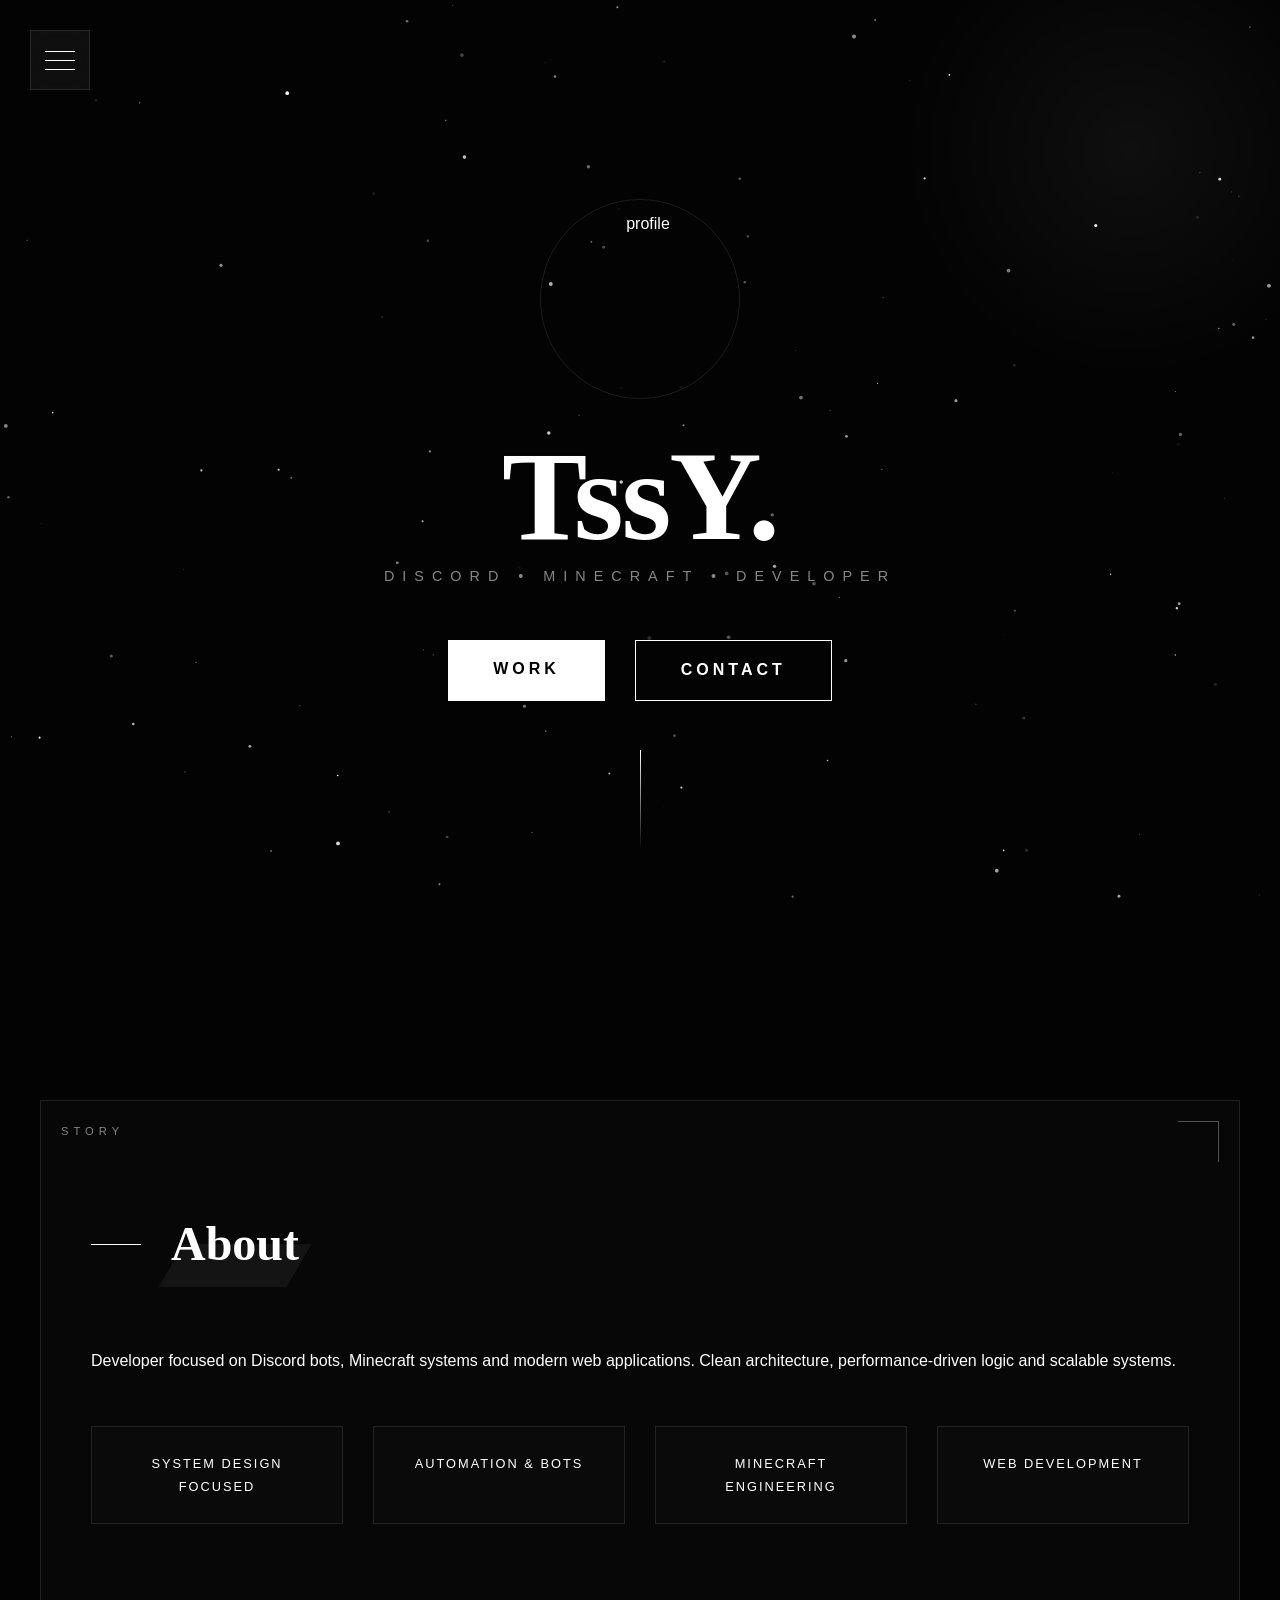
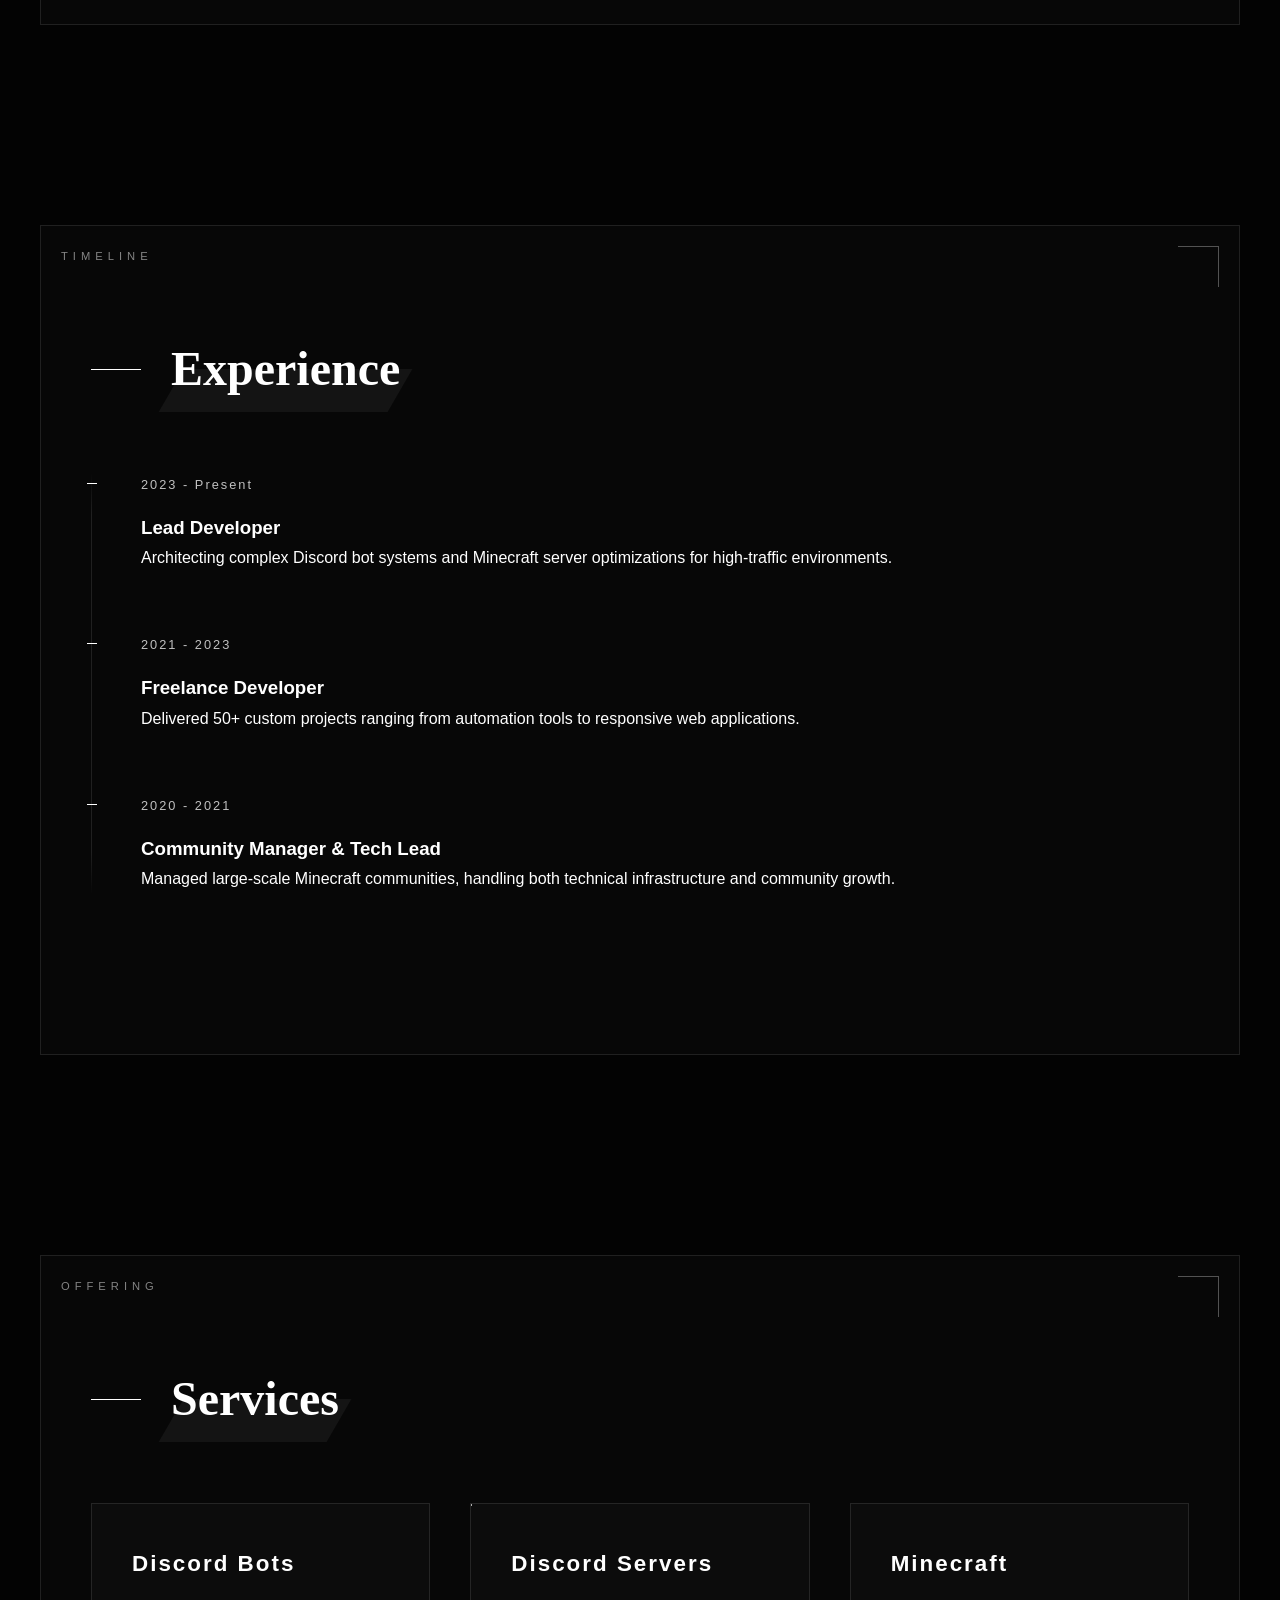
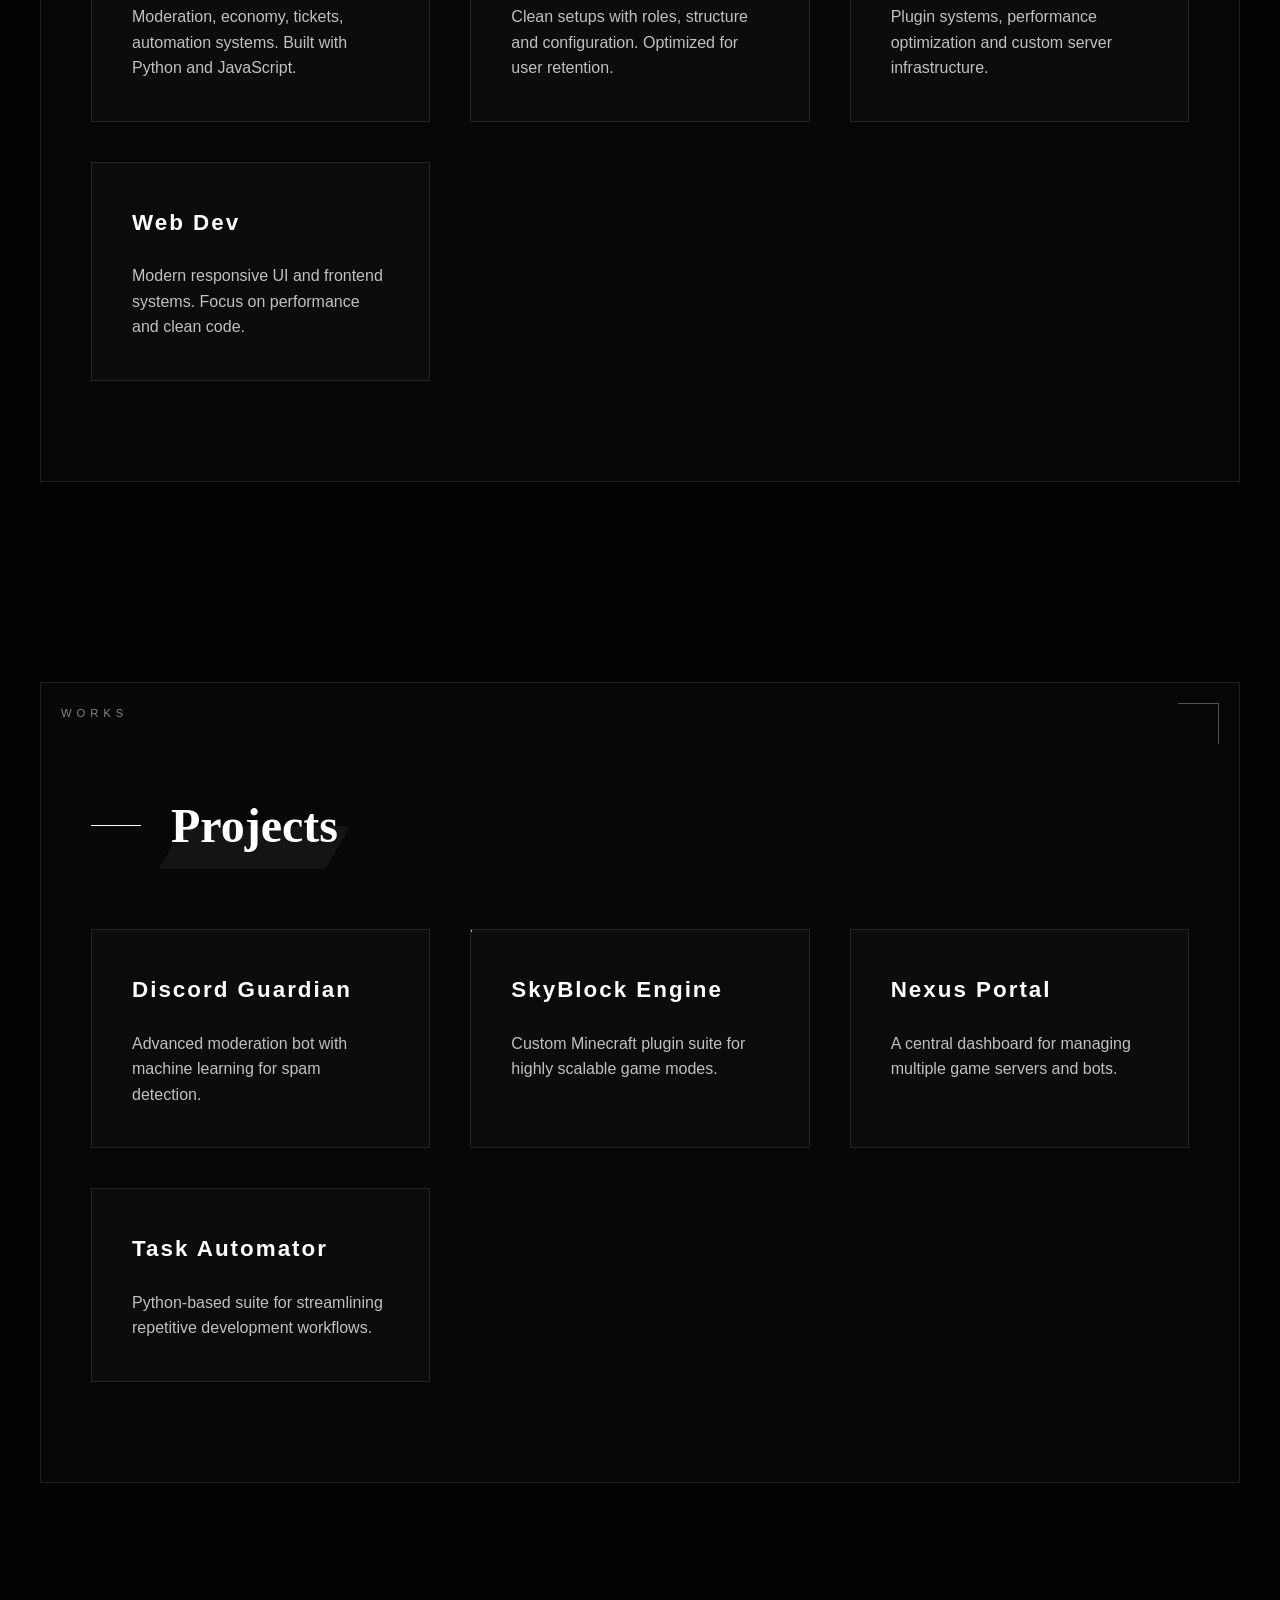
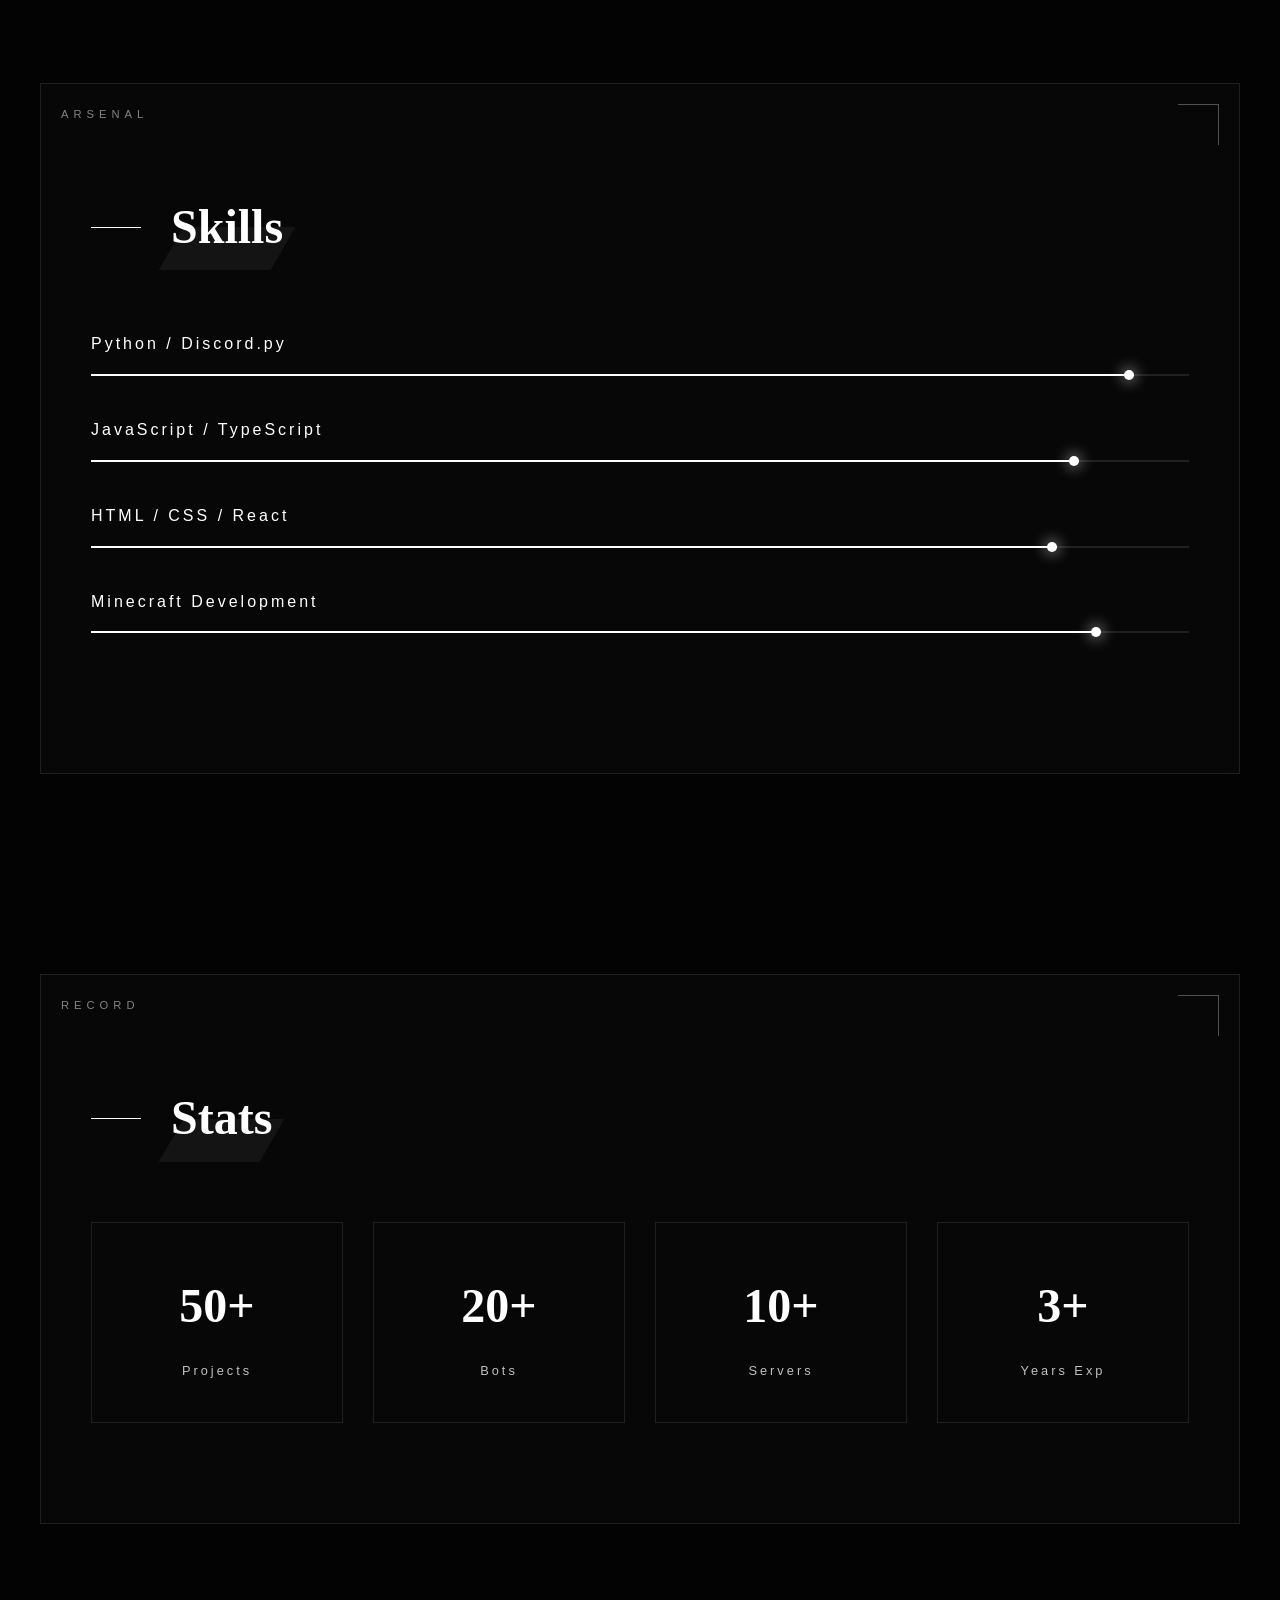
==== commit 53575005: "Update index.html" ====
--- a/index.html
+++ b/index.html
@@ -191,7 +191,7 @@
 </section>
 
 <!-- CONTACT -->
-<section id="contact" class="section reveal" data-label="CONNECT">
+<section id="contact" class="section" data-label="CONNECT">
   <h2><span class="brush-accent">Contact</span></h2>
   <p style="margin-bottom: 30px; color: var(--text-secondary);">Ready to start your next project? Let's connect.</p>
   <div class="buttons">
--- a/style.css
+++ b/style.css
@@ -467,7 +467,7 @@
 
 .primary {
   background: var(--accent-color);
-  color: var(--bg-color);
+  color: #000000; /* Black text on white button */
 }
 
 .primary::after {
@@ -485,7 +485,7 @@
 }
 
 .primary:hover {
-  color: var(--accent-color);
+  color: #ffffff; /* White text when background turns black on hover */
 }
 
 .primary:hover::after {
@@ -500,7 +500,7 @@
 
 .outline:hover {
   background: var(--accent-color);
-  color: var(--bg-color);
+  color: #000000;
 }
 
 /* TIMELINE (SAMURAI SLICE STYLE) */
@@ -765,6 +765,26 @@
   cursor: pointer;
 }
 
+/* CONTACT SECTION DYNAMIC VISIBILITY */
+#contact {
+  opacity: 0;
+  transform: translateY(100px) scale(0.9);
+  pointer-events: none;
+  transition: all 0.8s cubic-bezier(0.23, 1, 0.32, 1);
+  margin-top: 100px;
+}
+
+#contact.revealed {
+  opacity: 1;
+  transform: translateY(0) scale(1);
+  pointer-events: all;
+}
+
+#contact.revealed.visible {
+  opacity: 1;
+  transform: translateY(0) scale(1);
+}
+
 /* RESPONSIVE */
 @media (max-width: 768px) {
   h1 { font-size: 4rem; }
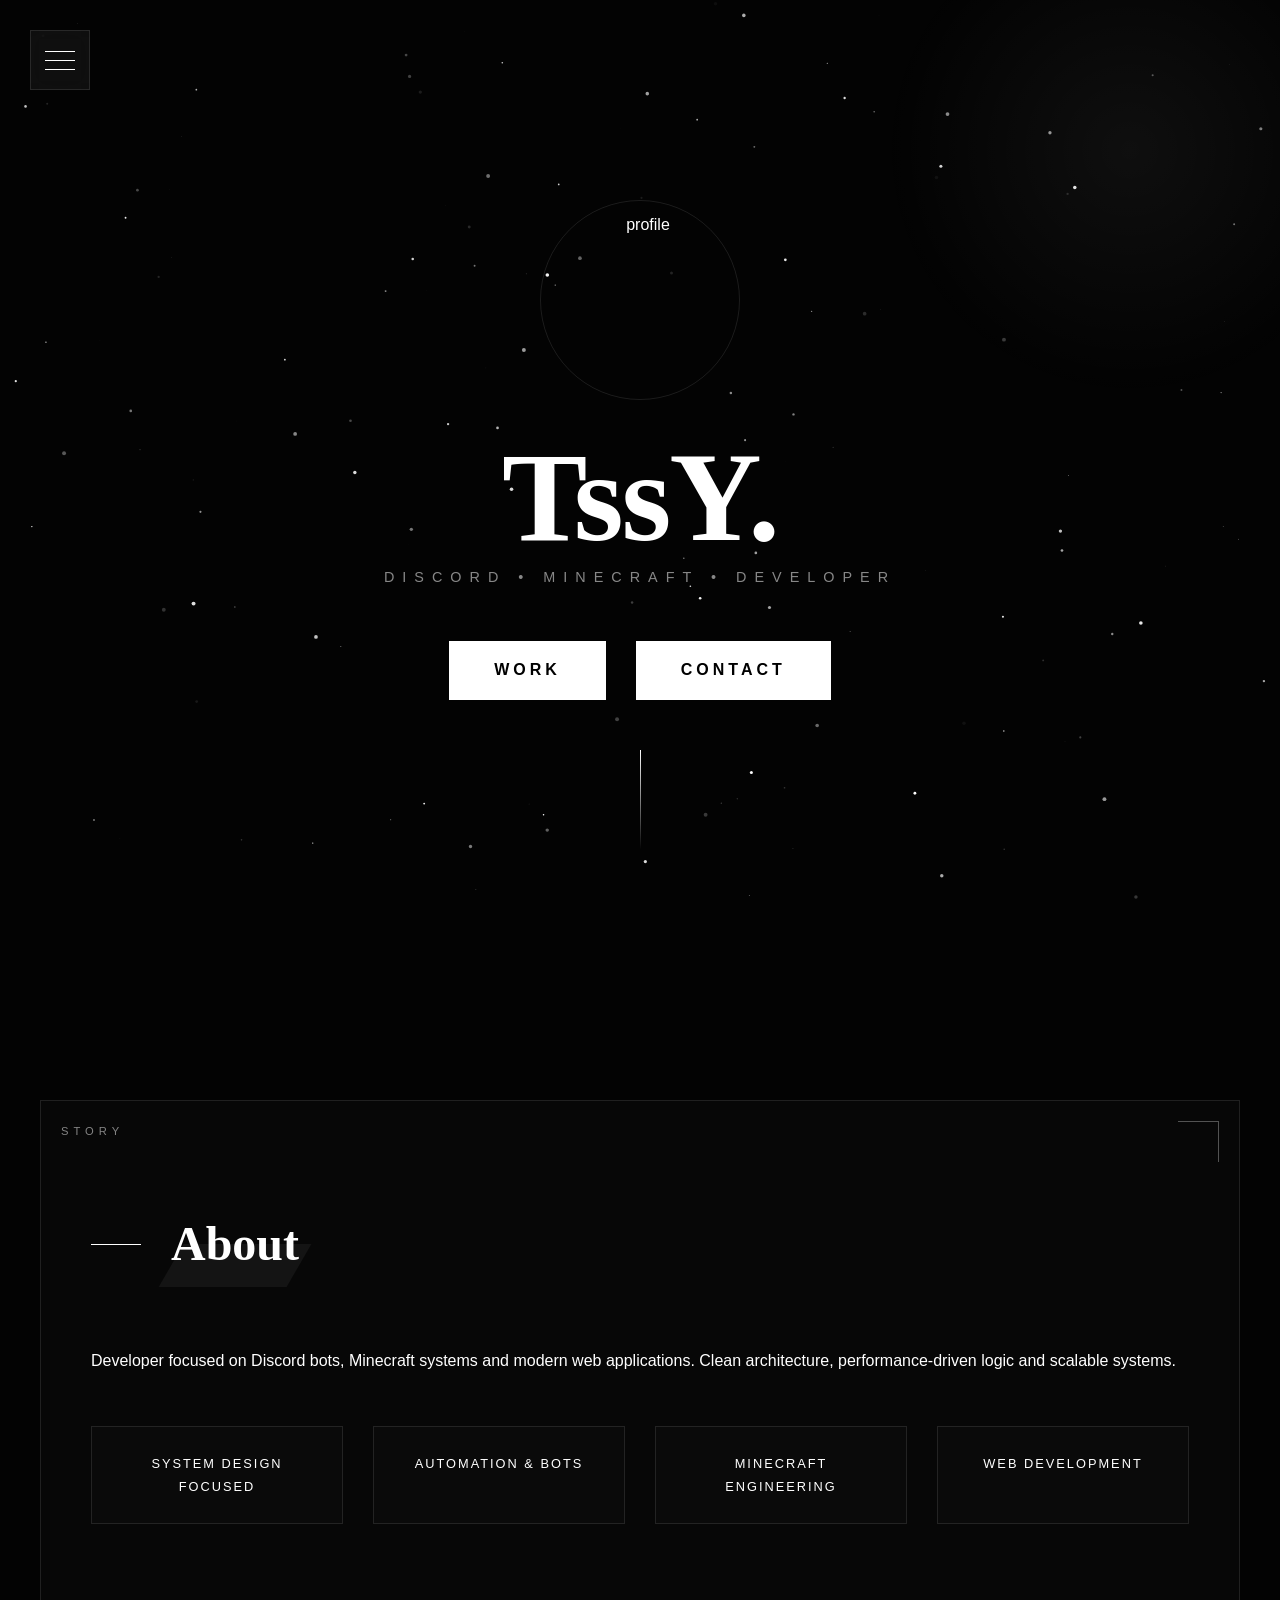
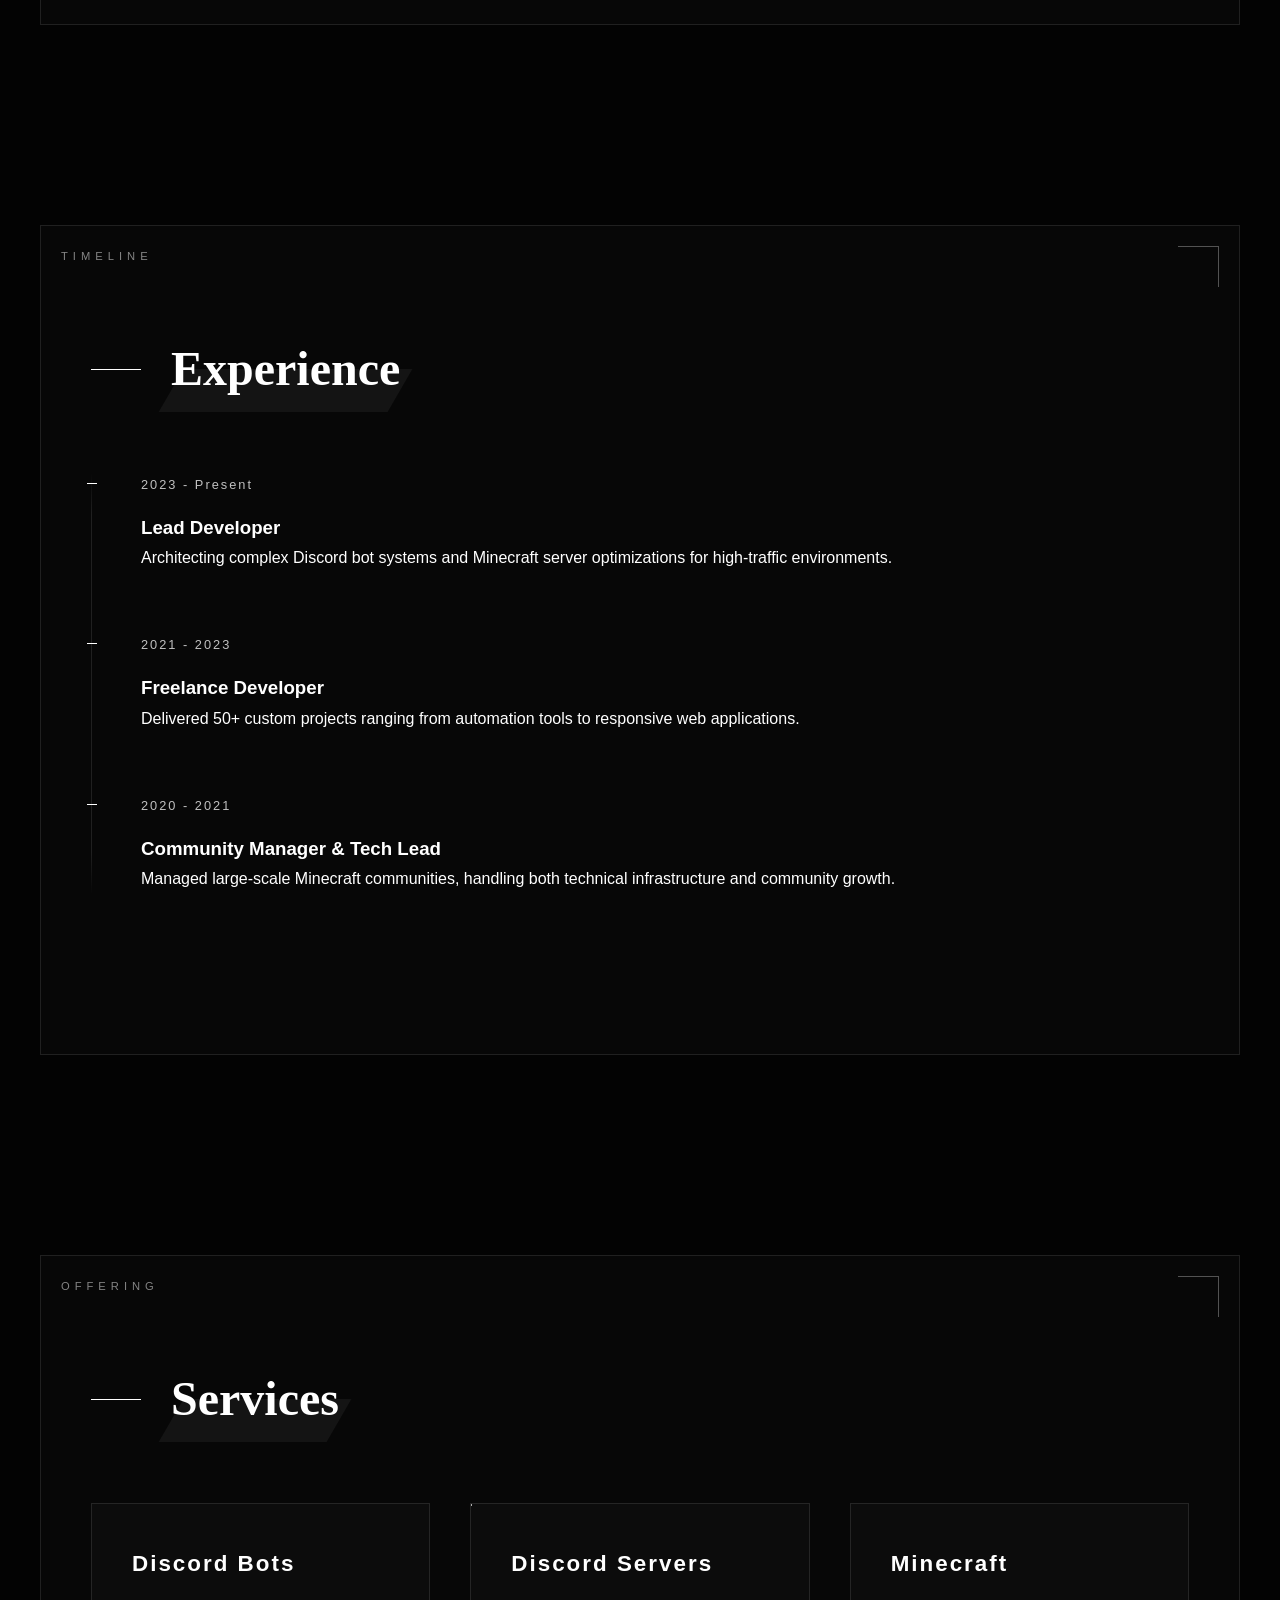
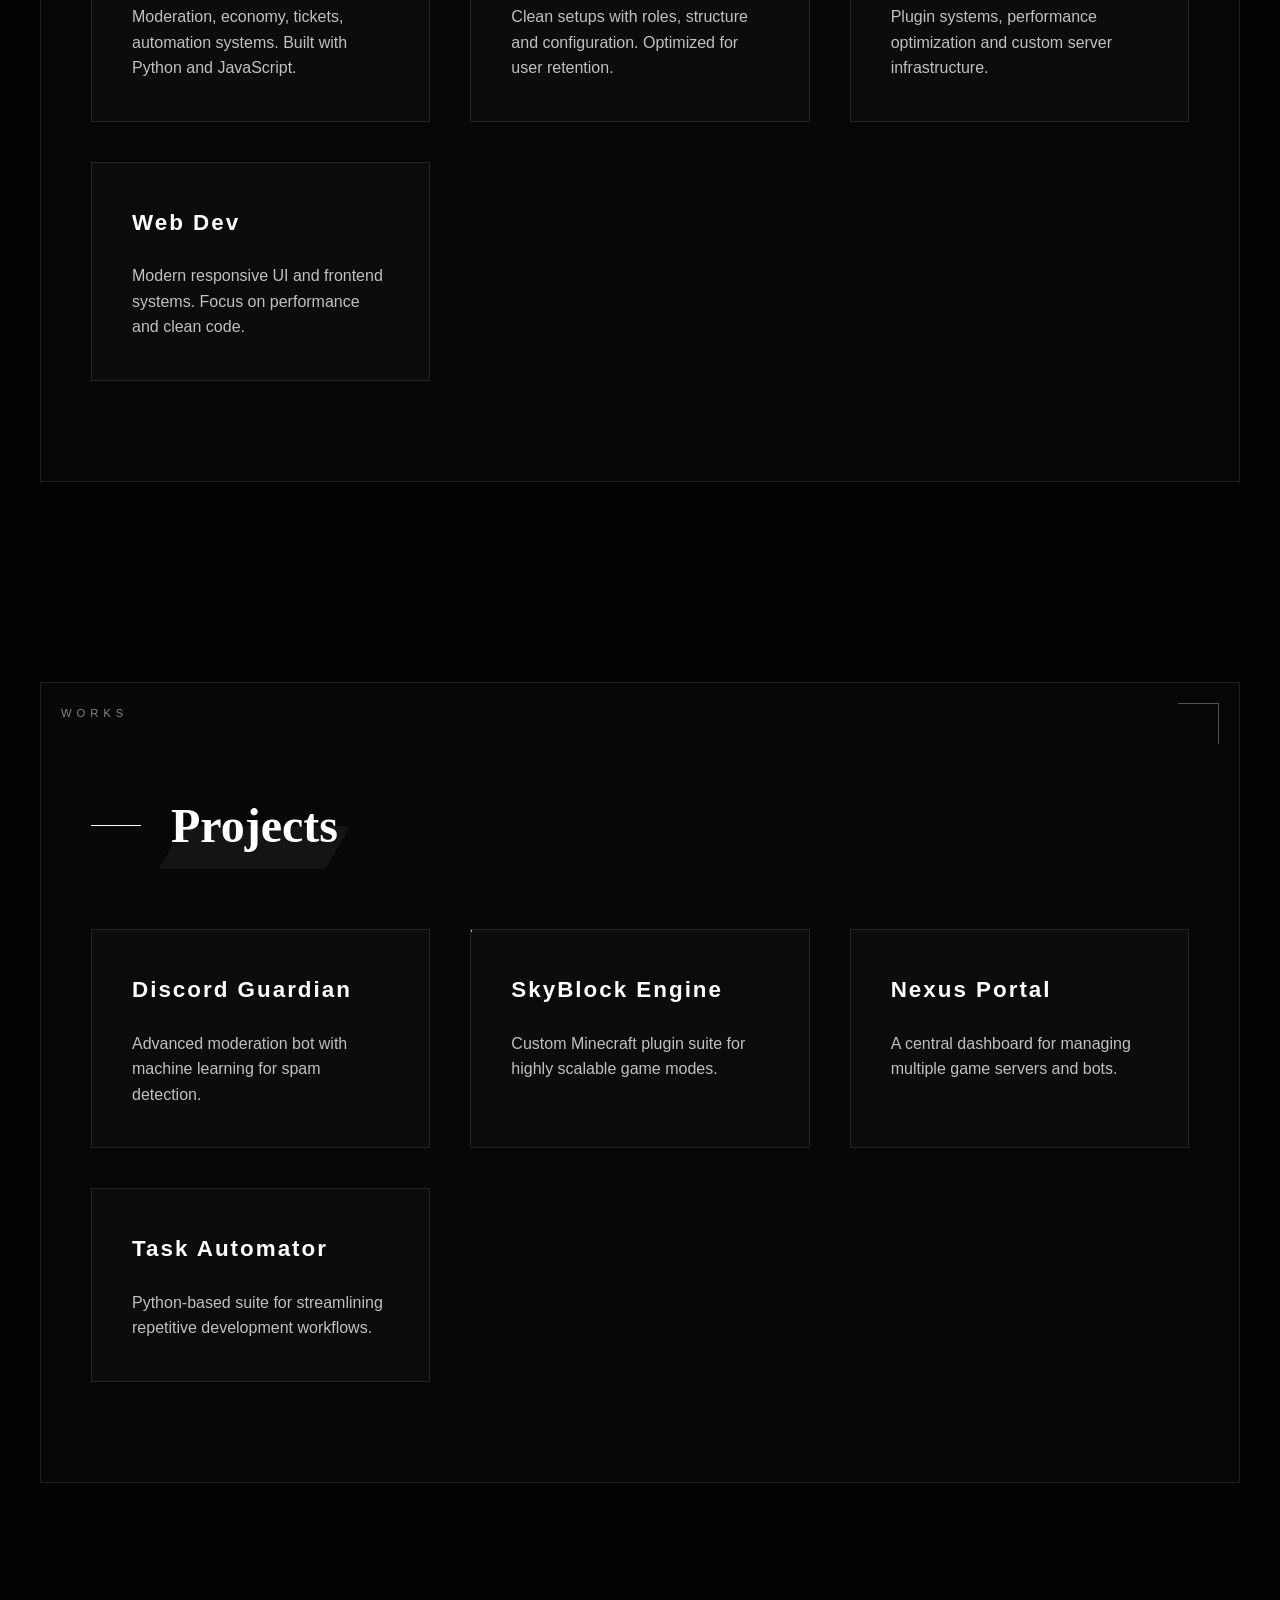
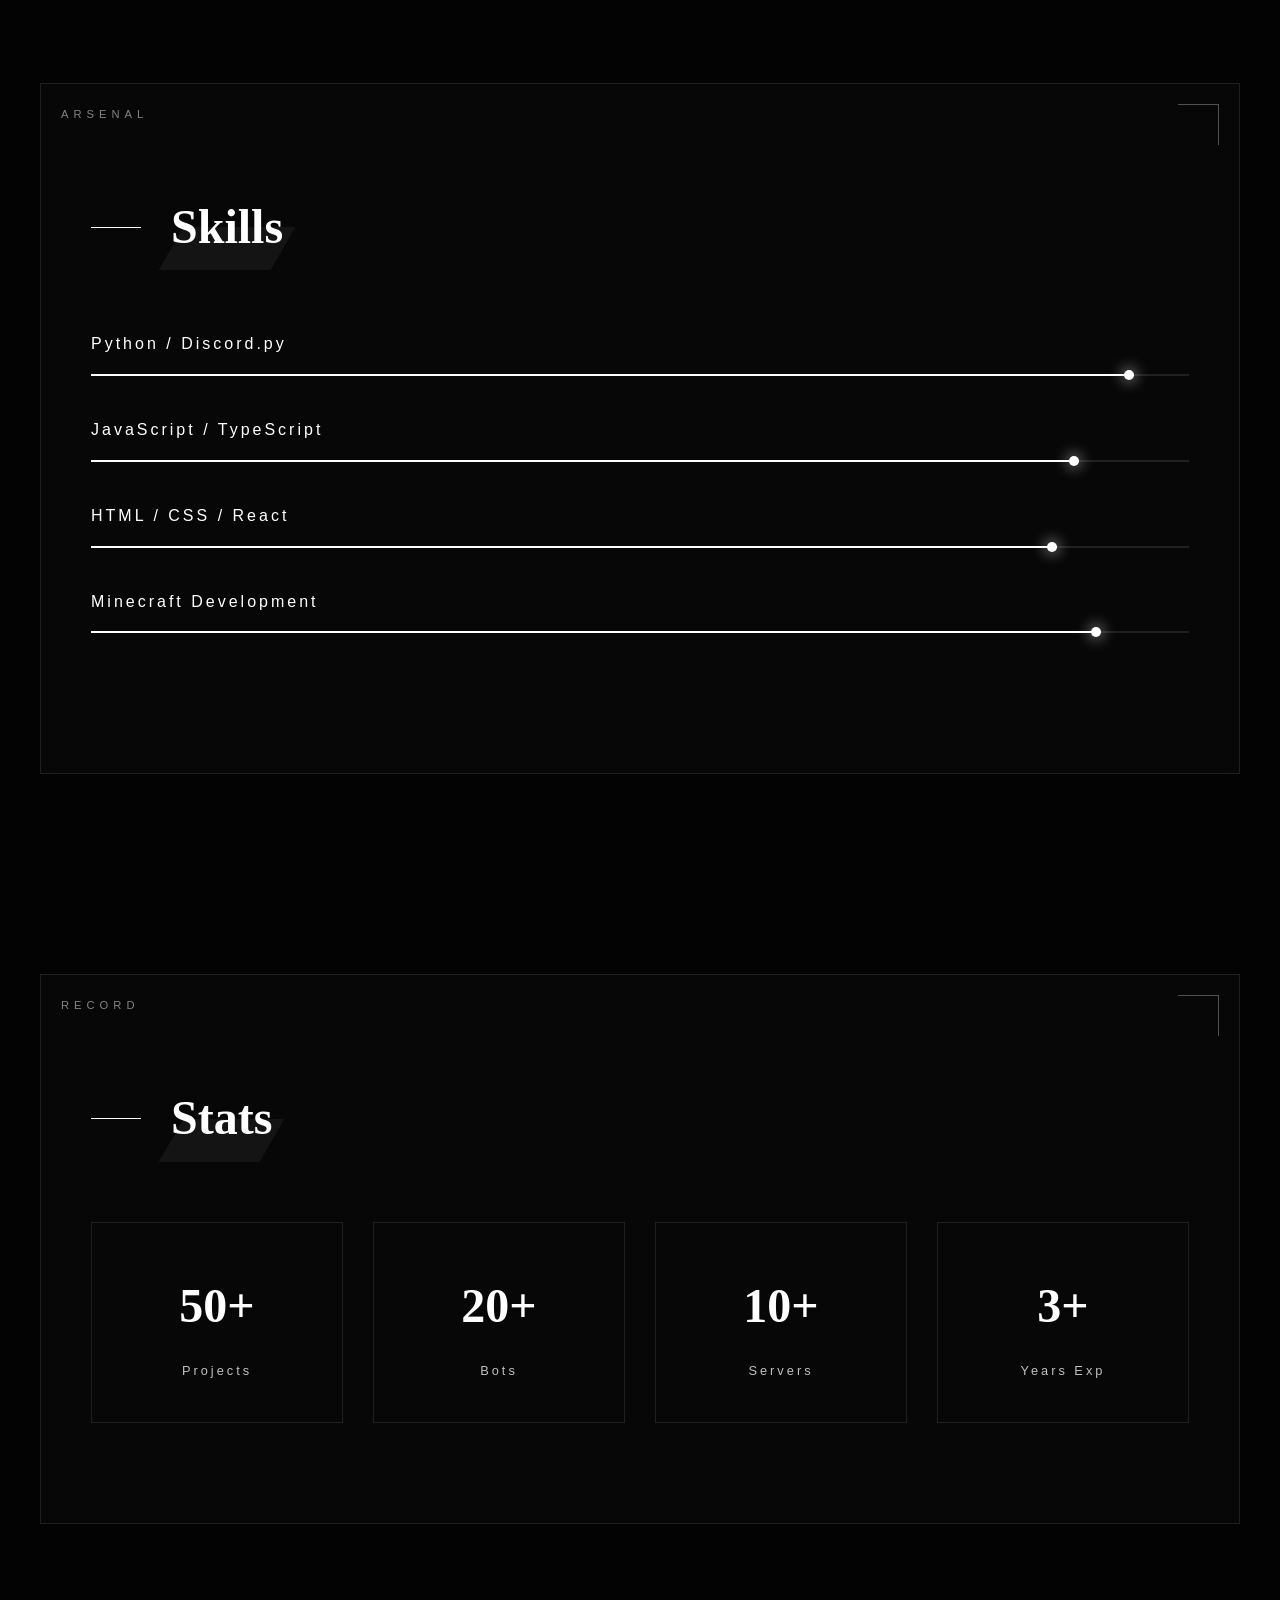
==== commit ad92019f: "Update index.html" ====
--- a/index.html
+++ b/index.html
@@ -48,7 +48,7 @@
 
   <div class="buttons">
     <a href="#projects" class="btn primary">Work</a>
-    <a href="#contact" class="btn outline">Contact</a>
+    <a href="#contact" class="btn primary">Contact</a>
   </div>
 </header>
 
@@ -196,7 +196,7 @@
   <p style="margin-bottom: 30px; color: var(--text-secondary);">Ready to start your next project? Let's connect.</p>
   <div class="buttons">
     <button class="btn primary" id="openDiscordOverlay">Discord</button>
-    <button class="btn outline" id="openContactOverlay">Contact Me</button>
+    <button class="btn primary" id="openContactOverlay">Contact Me</button>
   </div>
 </section>
 
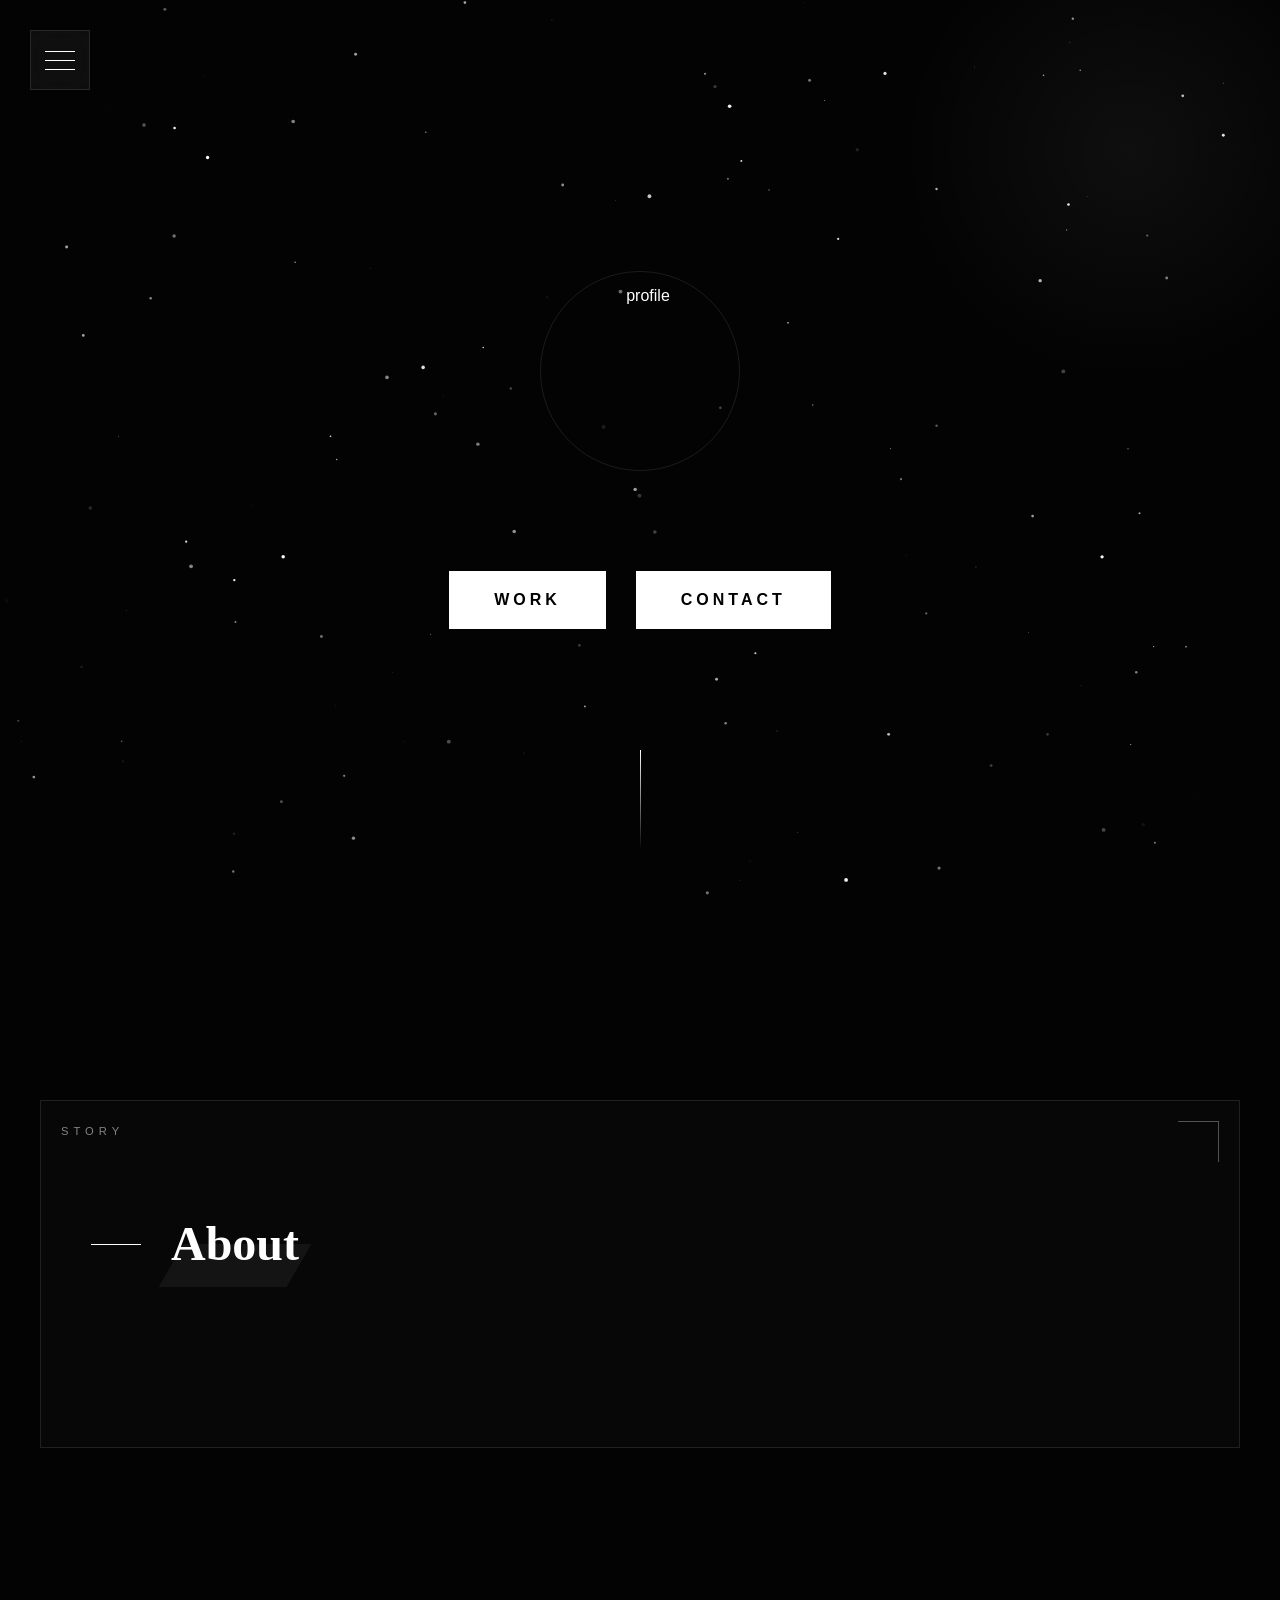
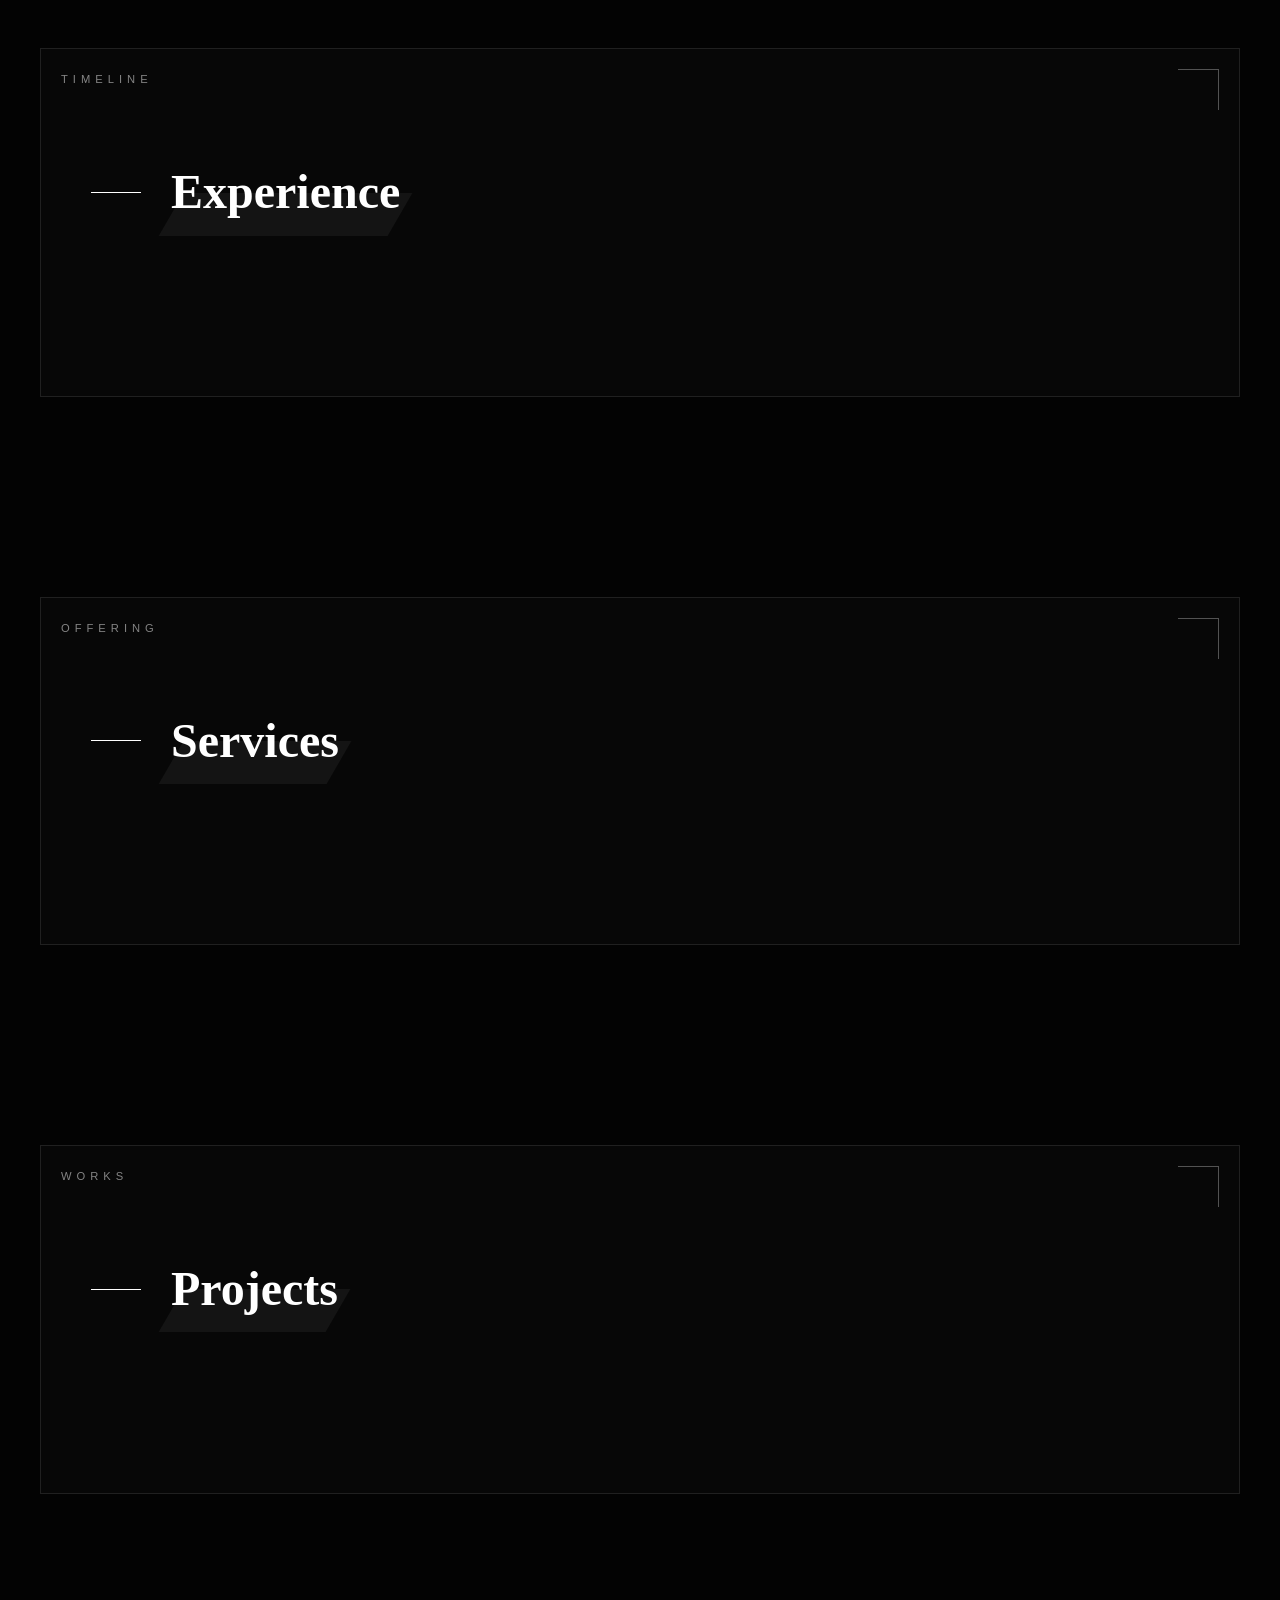
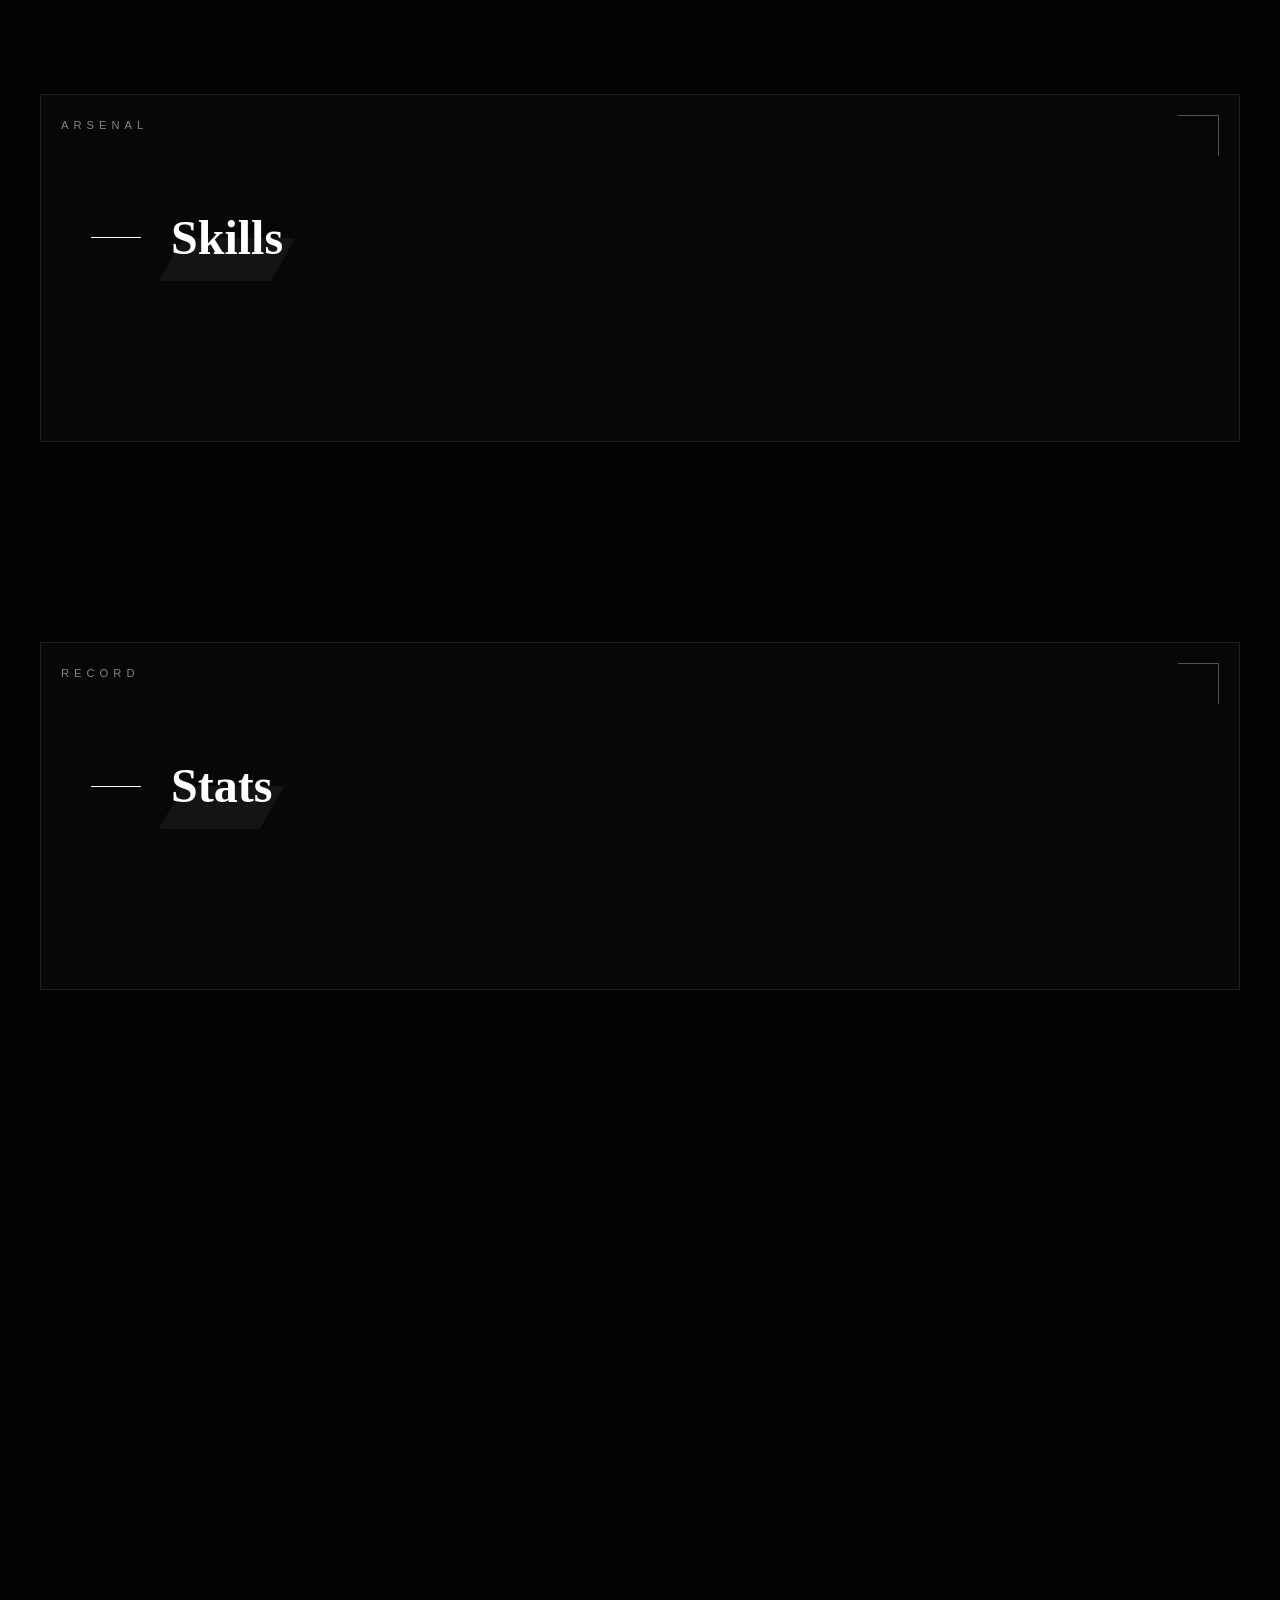
==== commit 886df942: "Update index.html" ====
--- a/index.html
+++ b/index.html
@@ -37,14 +37,15 @@
   <a href="#skills">Skills</a>
   <a href="#stats">Stats</a>
   <a href="#contact">Contact</a>
+  <button id="openAdminLogin" class="admin-login-trigger">Admin</button>
 </div>
 
 <!-- HERO -->
 <header id="home" class="hero reveal">
   <img src="images/profile.png" class="pfp" alt="profile">
 
-  <h1>TssY.</h1>
-  <p class="sub">Discord • Minecraft • Developer</p>
+  <h1 id="hero-name"></h1>
+  <p class="sub" id="hero-sub"></p>
 
   <div class="buttons">
     <a href="#projects" class="btn primary">Work</a>
@@ -55,139 +56,39 @@
 <!-- ABOUT -->
 <section id="about" class="section reveal" data-label="STORY">
   <h2><span class="brush-accent">About</span></h2>
-  <p>
-    Developer focused on Discord bots, Minecraft systems and modern web applications.
-    Clean architecture, performance-driven logic and scalable systems.
-  </p>
-
-  <div class="info-grid">
-    <div class="info">System design focused</div>
-    <div class="info">Automation & bots</div>
-    <div class="info">Minecraft engineering</div>
-    <div class="info">Web development</div>
-  </div>
+  <p id="about-text"></p>
+
+  <div class="info-grid" id="about-highlights"></div>
 </section>
 
 <!-- EXPERIENCE -->
 <section id="experience" class="section reveal" data-label="TIMELINE">
   <h2><span class="brush-accent">Experience</span></h2>
-  <div class="timeline">
-    <div class="timeline-item">
-      <div class="timeline-date">2023 - Present</div>
-      <h3>Lead Developer</h3>
-      <p>Architecting complex Discord bot systems and Minecraft server optimizations for high-traffic environments.</p>
-    </div>
-    <div class="timeline-item">
-      <div class="timeline-date">2021 - 2023</div>
-      <h3>Freelance Developer</h3>
-      <p>Delivered 50+ custom projects ranging from automation tools to responsive web applications.</p>
-    </div>
-    <div class="timeline-item">
-      <div class="timeline-date">2020 - 2021</div>
-      <h3>Community Manager & Tech Lead</h3>
-      <p>Managed large-scale Minecraft communities, handling both technical infrastructure and community growth.</p>
-    </div>
-  </div>
+  <div class="timeline" id="experience-list"></div>
 </section>
 
 <!-- SERVICES -->
 <section id="services" class="section reveal" data-label="OFFERING">
   <h2><span class="brush-accent">Services</span></h2>
-
-  <div class="grid">
-    <div class="card">
-      <h3>Discord Bots</h3>
-      <p>Moderation, economy, tickets, automation systems. Built with Python and JavaScript.</p>
-    </div>
-
-    <div class="card">
-      <h3>Discord Servers</h3>
-      <p>Clean setups with roles, structure and configuration. Optimized for user retention.</p>
-    </div>
-
-    <div class="card">
-      <h3>Minecraft</h3>
-      <p>Plugin systems, performance optimization and custom server infrastructure.</p>
-    </div>
-
-    <div class="card">
-      <h3>Web Dev</h3>
-      <p>Modern responsive UI and frontend systems. Focus on performance and clean code.</p>
-    </div>
-  </div>
+  <div class="grid" id="services-list"></div>
 </section>
 
 <!-- PROJECTS -->
 <section id="projects" class="section reveal" data-label="WORKS">
   <h2><span class="brush-accent">Projects</span></h2>
-
-  <div class="grid">
-    <div class="card">
-      <h3>Discord Guardian</h3>
-      <p>Advanced moderation bot with machine learning for spam detection.</p>
-    </div>
-    <div class="card">
-      <h3>SkyBlock Engine</h3>
-      <p>Custom Minecraft plugin suite for highly scalable game modes.</p>
-    </div>
-    <div class="card">
-      <h3>Nexus Portal</h3>
-      <p>A central dashboard for managing multiple game servers and bots.</p>
-    </div>
-    <div class="card">
-      <h3>Task Automator</h3>
-      <p>Python-based suite for streamlining repetitive development workflows.</p>
-    </div>
-  </div>
+  <div class="grid" id="projects-list"></div>
 </section>
 
 <!-- SKILLS -->
 <section id="skills" class="section reveal" data-label="ARSENAL">
   <h2><span class="brush-accent">Skills</span></h2>
-
-  <div class="skill">
-    <span>Python / Discord.py</span>
-    <div class="bar"><div class="fill" data-width="95"></div></div>
-  </div>
-
-  <div class="skill">
-    <span>JavaScript / TypeScript</span>
-    <div class="bar"><div class="fill" data-width="90"></div></div>
-  </div>
-
-  <div class="skill">
-    <span>HTML / CSS / React</span>
-    <div class="bar"><div class="fill" data-width="88"></div></div>
-  </div>
-
-  <div class="skill">
-    <span>Minecraft Development</span>
-    <div class="bar"><div class="fill" data-width="92"></div></div>
-  </div>
+  <div id="skills-list"></div>
 </section>
 
 <!-- STATS -->
 <section id="stats" class="section reveal" data-label="RECORD">
   <h2><span class="brush-accent">Stats</span></h2>
-
-  <div class="stats">
-    <div>
-      <h3>50+</h3>
-      <p>Projects</p>
-    </div>
-    <div>
-      <h3>20+</h3>
-      <p>Bots</p>
-    </div>
-    <div>
-      <h3>10+</h3>
-      <p>Servers</p>
-    </div>
-    <div>
-      <h3>3+</h3>
-      <p>Years Exp</p>
-    </div>
-  </div>
+  <div class="stats" id="stats-list"></div>
 </section>
 
 <!-- CONTACT -->
@@ -257,6 +158,77 @@
 
 <button id="backToTop" class="back-to-top">↑</button>
 
+<!-- ADMIN LOGIN OVERLAY -->
+<div id="adminLoginOverlay" class="overlay">
+  <div class="overlay-content login-card">
+    <button class="close-overlay">×</button>
+    <h2><span class="brush-accent">Access</span></h2>
+    <p style="margin-bottom: 20px; color: var(--text-secondary); font-size: 0.8rem; letter-spacing: 2px;">RESTRICTED AREA</p>
+    <div class="form-group">
+      <input type="password" id="adminPassword" placeholder="ENTER ACCESS CODE">
+    </div>
+    <button class="btn primary" id="loginBtn">Authenticate</button>
+  </div>
+</div>
+
+<!-- ADMIN DASHBOARD OVERLAY -->
+<div id="adminDashboard" class="overlay">
+  <div class="overlay-content dashboard-container">
+    <button class="close-overlay">×</button>
+    <div class="dashboard-header">
+      <h2><span class="brush-accent">Dashboard</span></h2>
+      <div style="display: flex; gap: 10px;">
+        <button class="btn outline" id="resetDataBtn" style="font-size: 0.7rem; padding: 10px 20px;">Reset to Default</button>
+        <button class="btn primary" id="generateUpdateBtn">Generate Update</button>
+      </div>
+    </div>
+    
+    <div class="dashboard-tabs">
+      <button class="tab-btn active" data-tab="hero-tab">Hero</button>
+      <button class="tab-btn" data-tab="about-tab">About</button>
+      <button class="tab-btn" data-tab="stats-tab">Stats</button>
+      <button class="tab-btn" data-tab="skills-tab">Skills</button>
+      <button class="tab-btn" data-tab="projects-tab">Projects</button>
+    </div>
+
+    <div class="tab-content active" id="hero-tab">
+      <div class="form-group">
+        <label>Hero Name</label>
+        <input type="text" id="edit-hero-name">
+      </div>
+      <div class="form-group">
+        <label>Hero Subtext</label>
+        <input type="text" id="edit-hero-sub">
+      </div>
+    </div>
+
+    <div class="tab-content" id="about-tab">
+      <div class="form-group">
+        <label>About Description</label>
+        <textarea id="edit-about-text"></textarea>
+      </div>
+      <div class="form-group">
+        <label>Highlights (Comma separated)</label>
+        <input type="text" id="edit-about-highlights">
+      </div>
+    </div>
+
+    <div class="tab-content" id="stats-tab">
+      <div id="edit-stats-container"></div>
+    </div>
+
+    <div class="tab-content" id="skills-tab">
+      <div id="edit-skills-container"></div>
+    </div>
+
+    <div class="tab-content" id="projects-tab">
+      <div id="edit-projects-container"></div>
+      <button class="btn outline" id="add-project-btn">+ Add Project</button>
+    </div>
+  </div>
+</div>
+
+<script src="data.js"></script>
 <script>
   window.formspree = window.formspree || function () { (formspree.q = formspree.q || []).push(arguments); };
   formspree('initForm', { formElement: '#contact-form', formId: 'xkokrznq' });
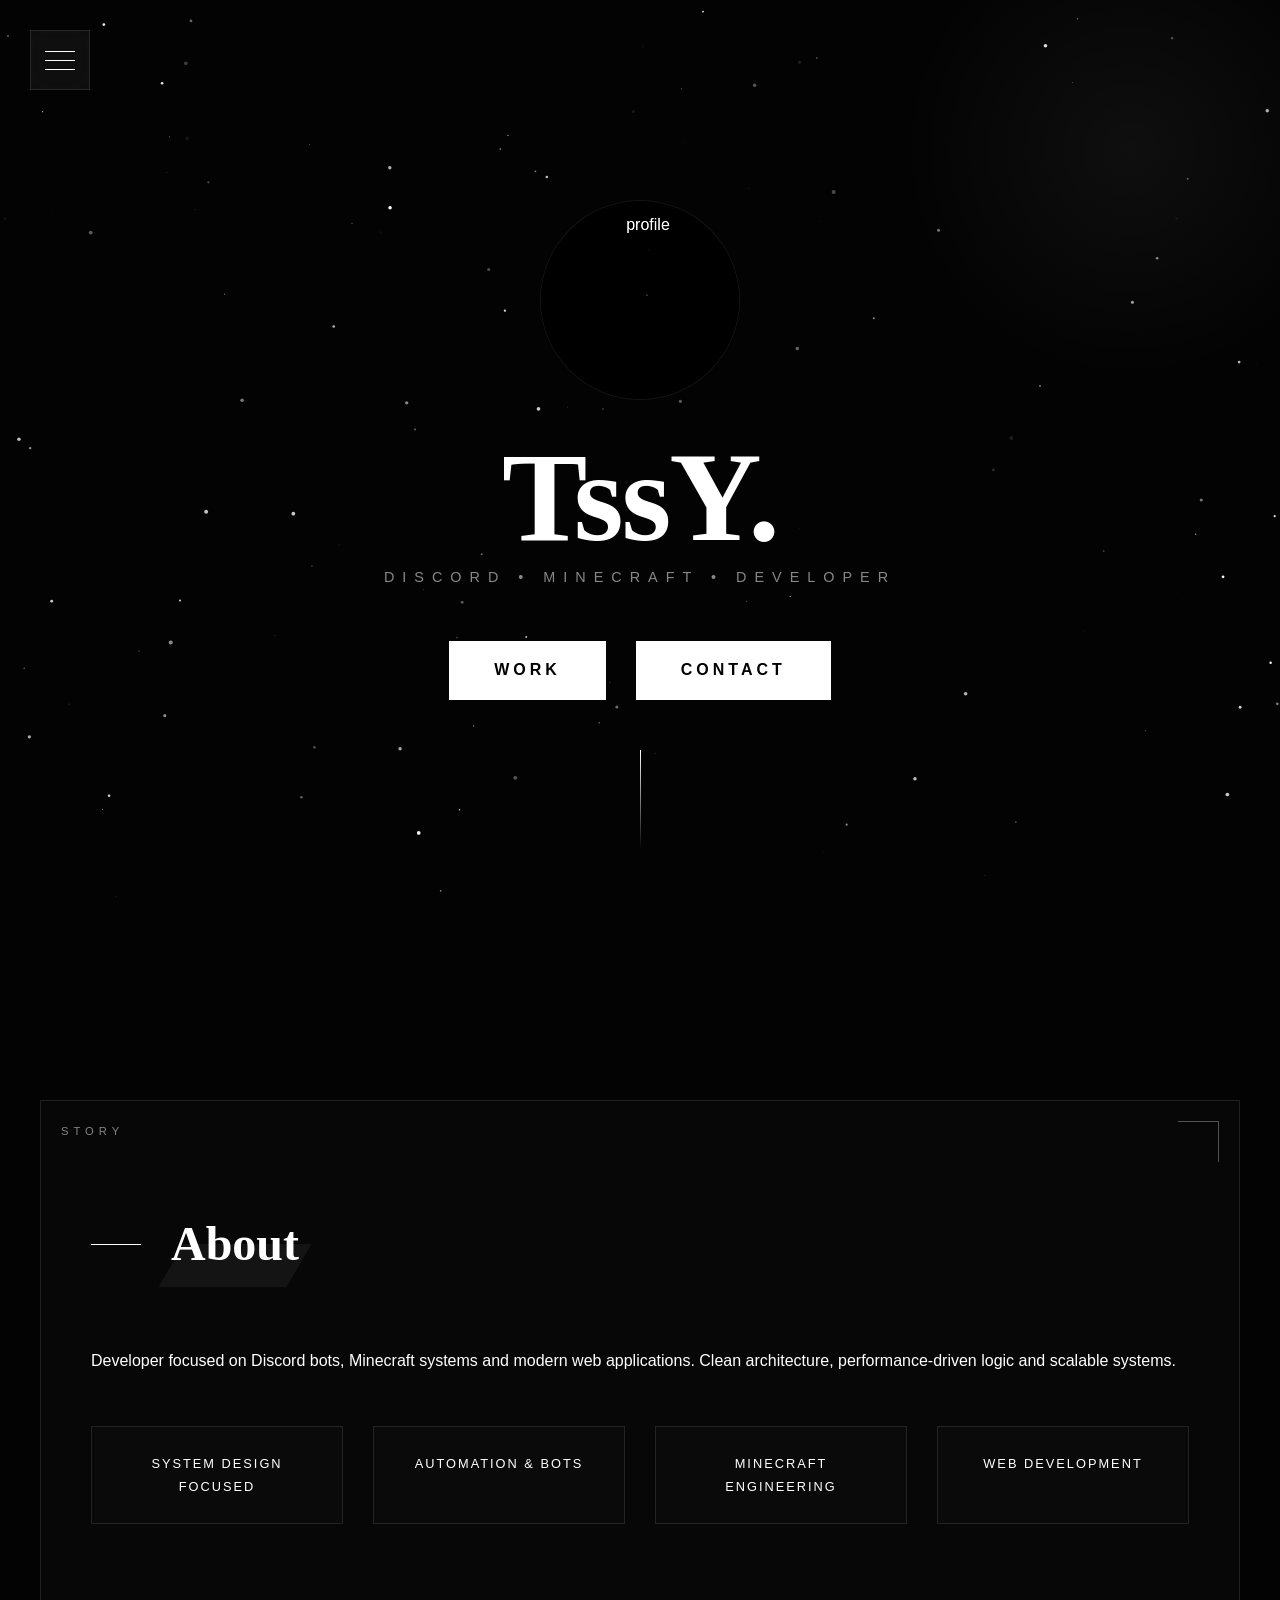
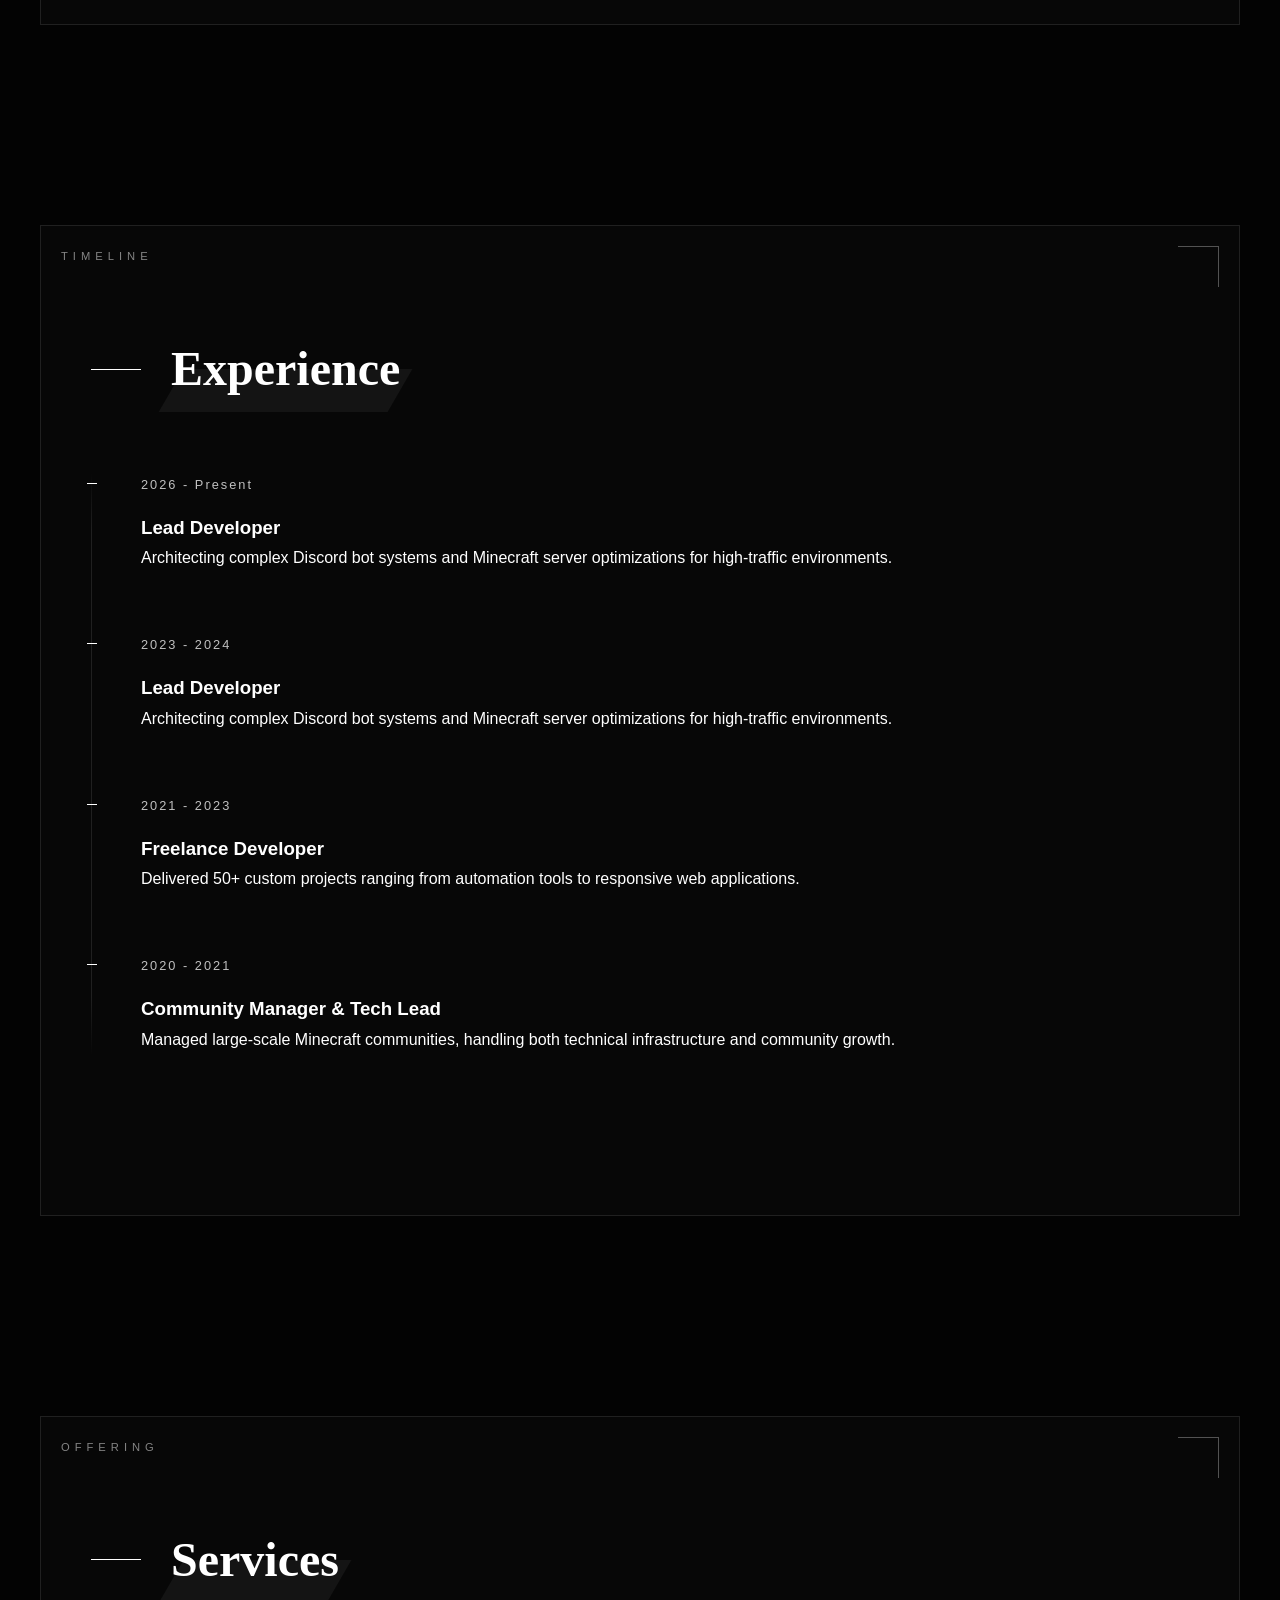
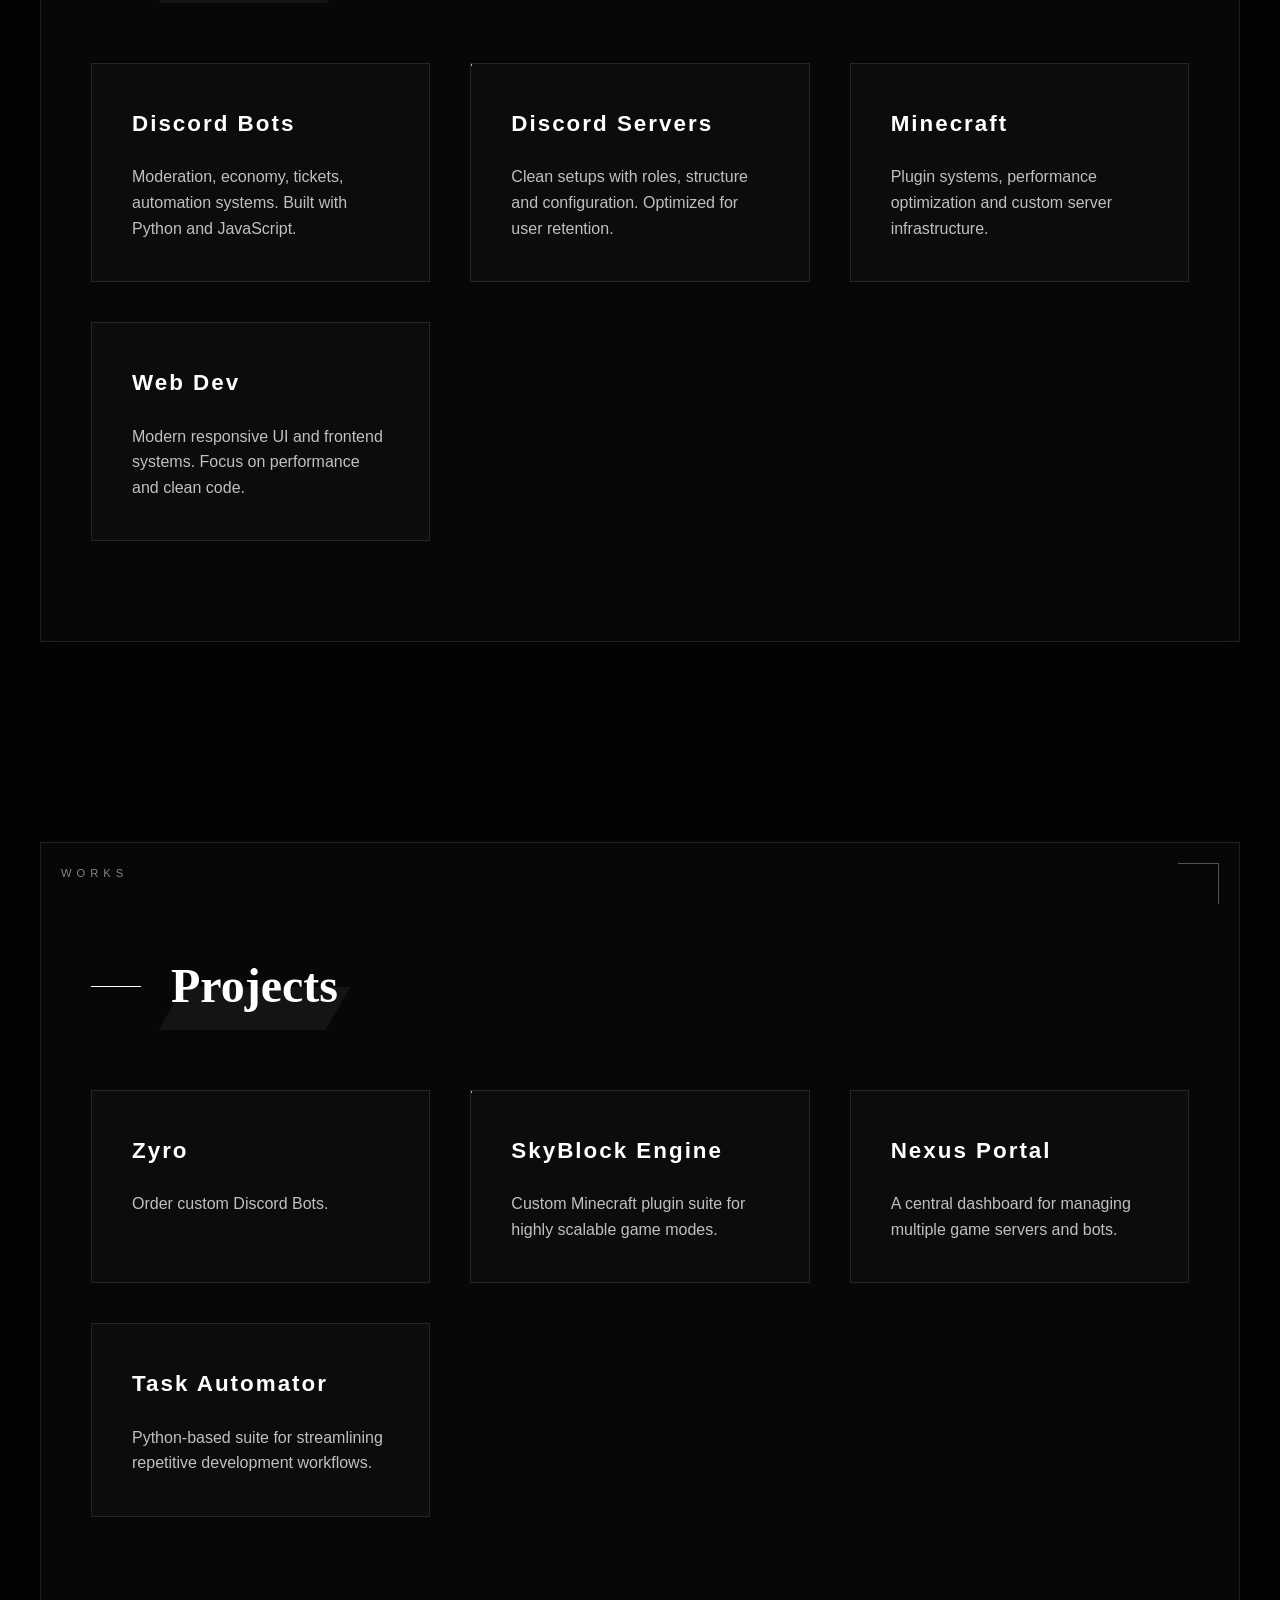
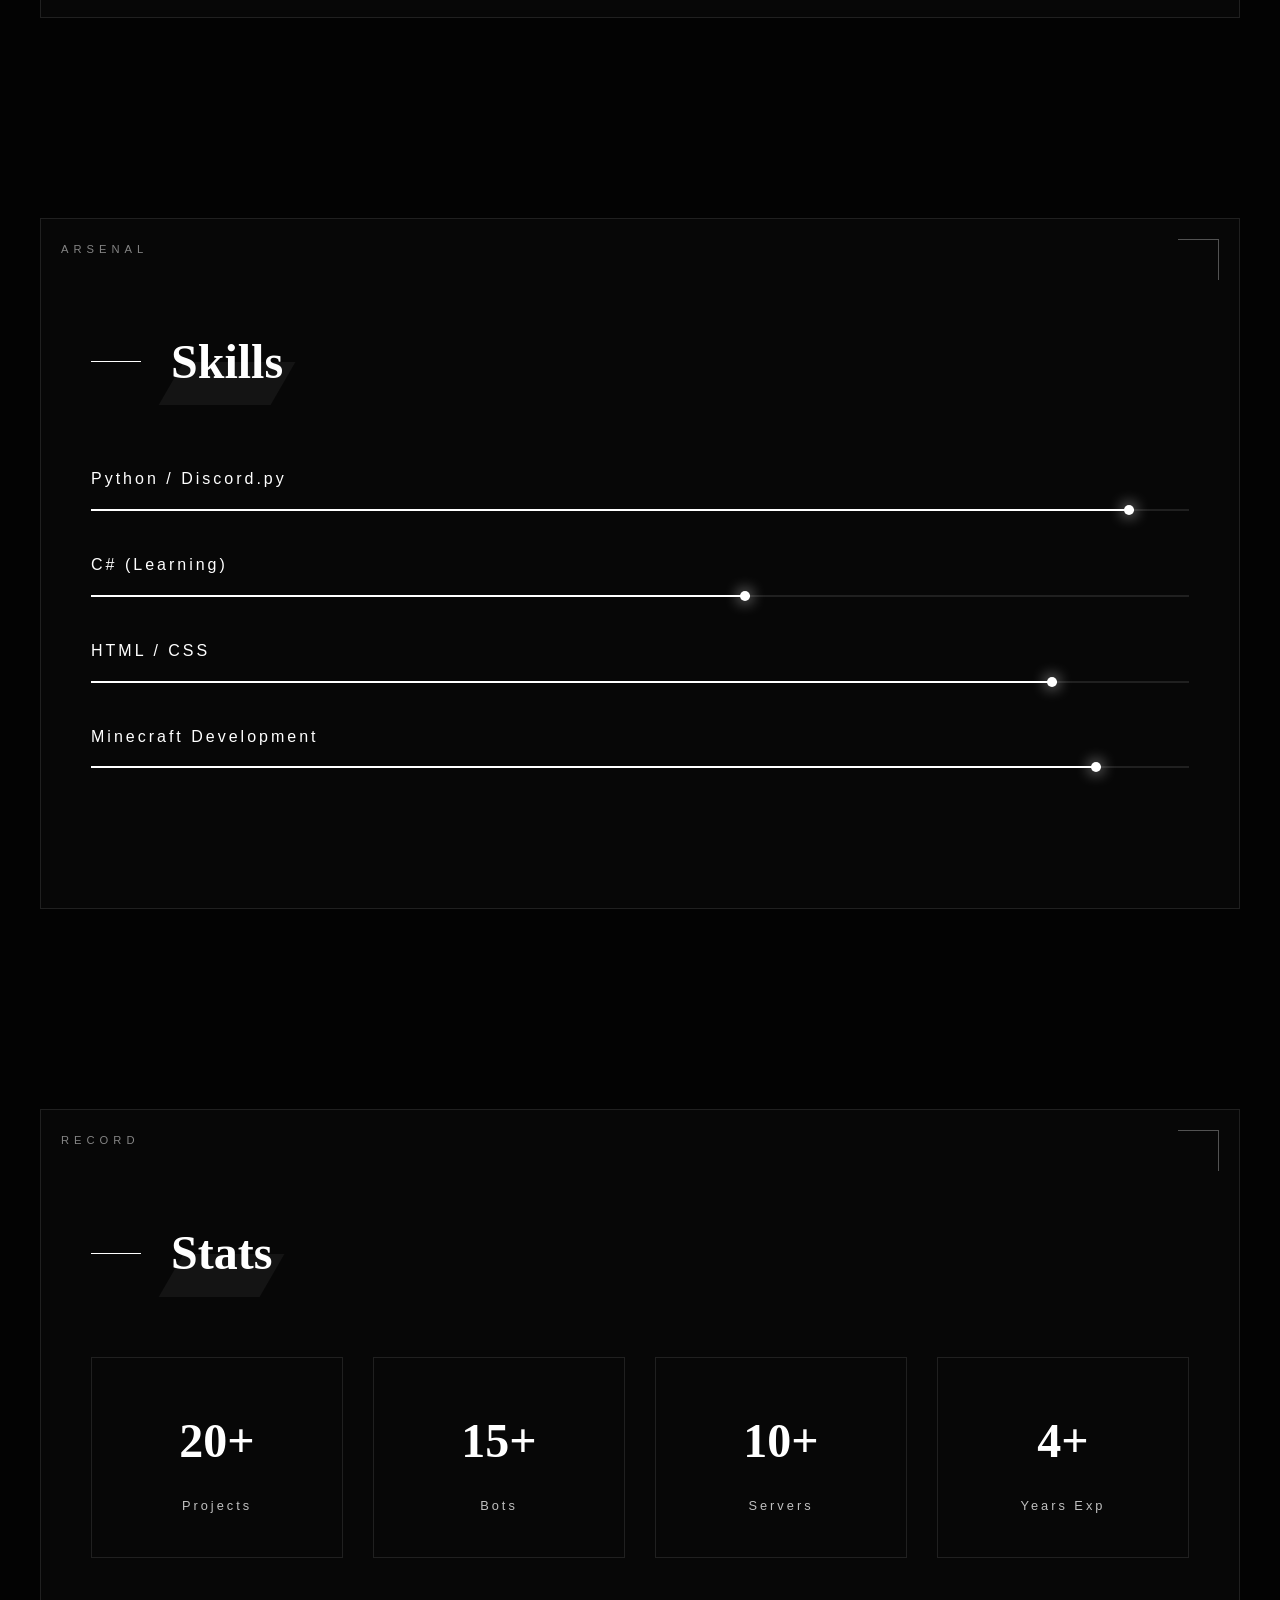
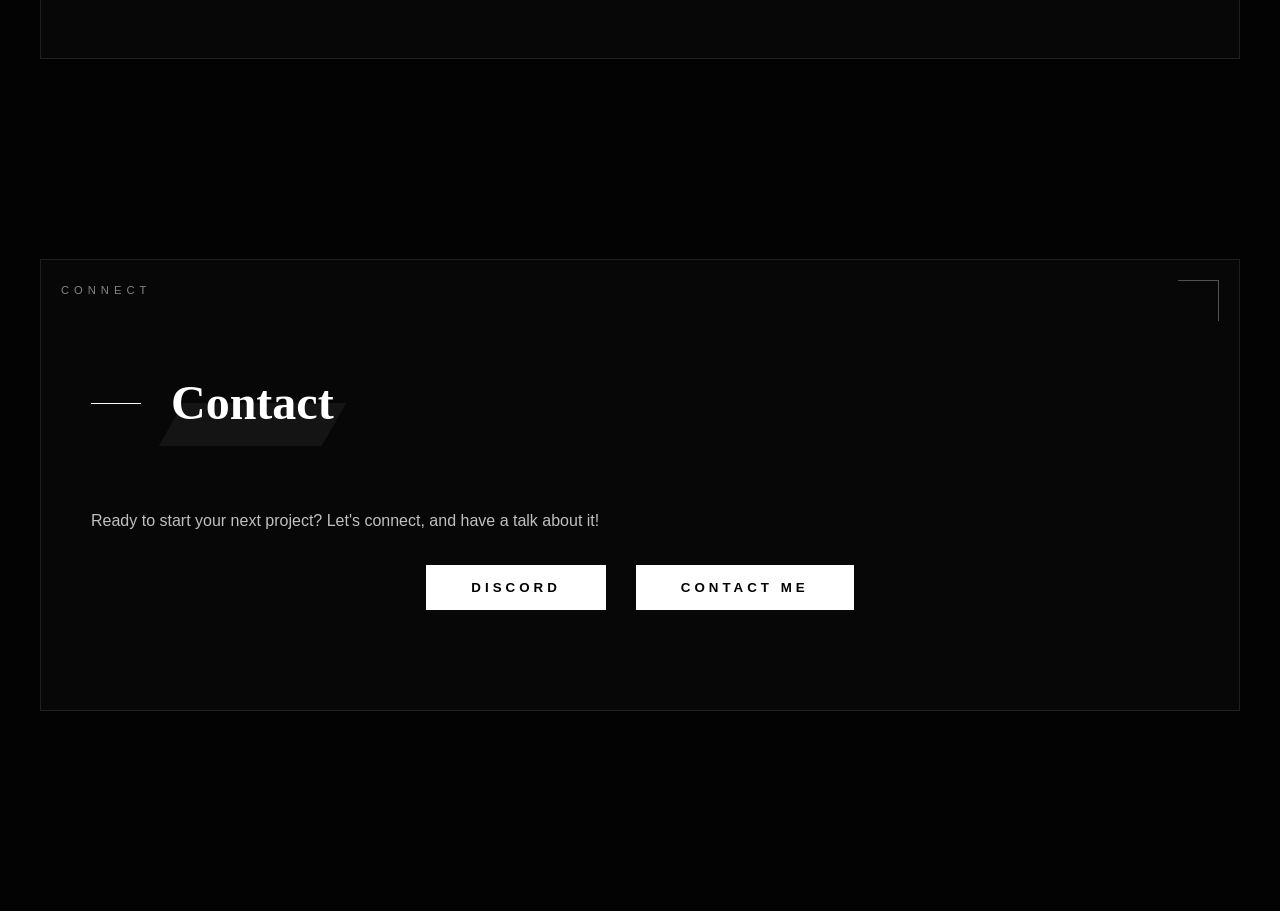
==== commit 08662106: "Update index.html" ====
--- a/index.html
+++ b/index.html
@@ -4,7 +4,7 @@
   <meta charset="UTF-8">
   <meta name="viewport" content="width=device-width, initial-scale=1">
 
-  <title>Portfolio | TssY</title>
+  <title>Portfolio - TssY</title>
   <link rel="preconnect" href="https://fonts.googleapis.com">
   <link rel="preconnect" href="https://fonts.gstatic.com" crossorigin>
   <link href="https://fonts.googleapis.com/css2?family=Dela+Gothic+One&family=Orbitron:wght@400;700;900&family=Space+Grotesk:wght@300;400;700&display=swap" rel="stylesheet">
@@ -94,7 +94,7 @@
 <!-- CONTACT -->
 <section id="contact" class="section" data-label="CONNECT">
   <h2><span class="brush-accent">Contact</span></h2>
-  <p style="margin-bottom: 30px; color: var(--text-secondary);">Ready to start your next project? Let's connect.</p>
+  <p style="margin-bottom: 30px; color: var(--text-secondary);">Ready to start your next project? Let's connect, and have a talk about it!</p>
   <div class="buttons">
     <button class="btn primary" id="openDiscordOverlay">Discord</button>
     <button class="btn primary" id="openContactOverlay">Contact Me</button>
@@ -177,10 +177,7 @@
     <button class="close-overlay">×</button>
     <div class="dashboard-header">
       <h2><span class="brush-accent">Dashboard</span></h2>
-      <div style="display: flex; gap: 10px;">
-        <button class="btn outline" id="resetDataBtn" style="font-size: 0.7rem; padding: 10px 20px;">Reset to Default</button>
-        <button class="btn primary" id="generateUpdateBtn">Generate Update</button>
-      </div>
+      <button class="btn primary" id="generateUpdateBtn" style="color: #000000 !important;">Generate Update</button>
     </div>
     
     <div class="dashboard-tabs">
@@ -215,15 +212,17 @@
 
     <div class="tab-content" id="stats-tab">
       <div id="edit-stats-container"></div>
+      <button class="btn primary" id="add-stat-btn" style="color: #000000 !important;">+ Add Stat</button>
     </div>
 
     <div class="tab-content" id="skills-tab">
       <div id="edit-skills-container"></div>
+      <button class="btn primary" id="add-skill-btn" style="color: #000000 !important;">+ Add Skill</button>
     </div>
 
     <div class="tab-content" id="projects-tab">
       <div id="edit-projects-container"></div>
-      <button class="btn outline" id="add-project-btn">+ Add Project</button>
+      <button class="btn primary" id="add-project-btn" style="color: #000000 !important;">+ Add Project</button>
     </div>
   </div>
 </div>
--- a/style.css
+++ b/style.css
@@ -198,6 +198,8 @@
   filter: grayscale(1) contrast(1.2);
   transition: var(--transition);
   position: relative;
+  background: var(--card-bg); /* Fallback color */
+  object-fit: cover; /* Ensures image isn't stretched */
 }
 
 .pfp:hover {
@@ -463,11 +465,14 @@
   transition: var(--transition);
   position: relative;
   z-index: 1;
+  border: none;
+  cursor: pointer;
+  outline: none;
 }
 
 .primary {
   background: var(--accent-color);
-  color: #000000; /* Black text on white button */
+  color: #000000 !important; /* Force black text on white button */
 }
 
 .primary::after {
@@ -500,7 +505,7 @@
 
 .outline:hover {
   background: var(--accent-color);
-  color: #000000;
+  color: #000000 !important;
 }
 
 /* TIMELINE (SAMURAI SLICE STYLE) */
@@ -765,24 +770,97 @@
   cursor: pointer;
 }
 
-/* CONTACT SECTION DYNAMIC VISIBILITY */
-#contact {
-  opacity: 0;
-  transform: translateY(100px) scale(0.9);
-  pointer-events: none;
-  transition: all 0.8s cubic-bezier(0.23, 1, 0.32, 1);
-  margin-top: 100px;
-}
-
-#contact.revealed {
+/* ADMIN STYLES */
+.admin-login-trigger {
+  margin-top: auto;
+  background: none;
+  border: 1px solid var(--border-color);
+  color: var(--text-secondary);
+  font-family: var(--font-display);
+  font-size: 0.6rem;
+  letter-spacing: 2px;
+  padding: 8px;
+  cursor: pointer;
+  transition: var(--transition);
+  text-transform: uppercase;
+  opacity: 0.5;
+}
+
+.admin-login-trigger:hover {
   opacity: 1;
-  transform: translateY(0) scale(1);
-  pointer-events: all;
-}
-
-#contact.revealed.visible {
-  opacity: 1;
-  transform: translateY(0) scale(1);
+  border-color: var(--accent-color);
+  color: var(--accent-color);
+}
+
+.login-card {
+  max-width: 400px;
+  text-align: center;
+}
+
+.dashboard-container {
+  max-width: 1000px;
+  max-height: 90vh;
+  overflow-y: auto;
+  padding: 40px !important;
+}
+
+.dashboard-header {
+  display: flex;
+  justify-content: space-between;
+  align-items: center;
+  margin-bottom: 40px;
+}
+
+.dashboard-tabs {
+  display: flex;
+  gap: 10px;
+  margin-bottom: 30px;
+  border-bottom: 1px solid var(--border-color);
+  padding-bottom: 10px;
+}
+
+.tab-btn {
+  background: none;
+  border: none;
+  color: var(--text-secondary);
+  font-family: var(--font-display);
+  font-size: 0.8rem;
+  letter-spacing: 2px;
+  padding: 10px 20px;
+  cursor: pointer;
+  transition: var(--transition);
+}
+
+.tab-btn.active {
+  color: var(--accent-color);
+  border-bottom: 2px solid var(--accent-color);
+}
+
+.tab-content {
+  display: none;
+}
+
+.tab-content.active {
+  display: block;
+}
+
+.dashboard-item {
+  border: 1px solid var(--border-color);
+  padding: 20px;
+  margin-bottom: 20px;
+  position: relative;
+}
+
+.remove-item {
+  position: absolute;
+  top: 10px;
+  right: 10px;
+  color: #ff4d4d;
+  cursor: pointer;
+}
+
+.dashboard-item input, .dashboard-item textarea {
+  margin-bottom: 10px;
 }
 
 /* RESPONSIVE */
